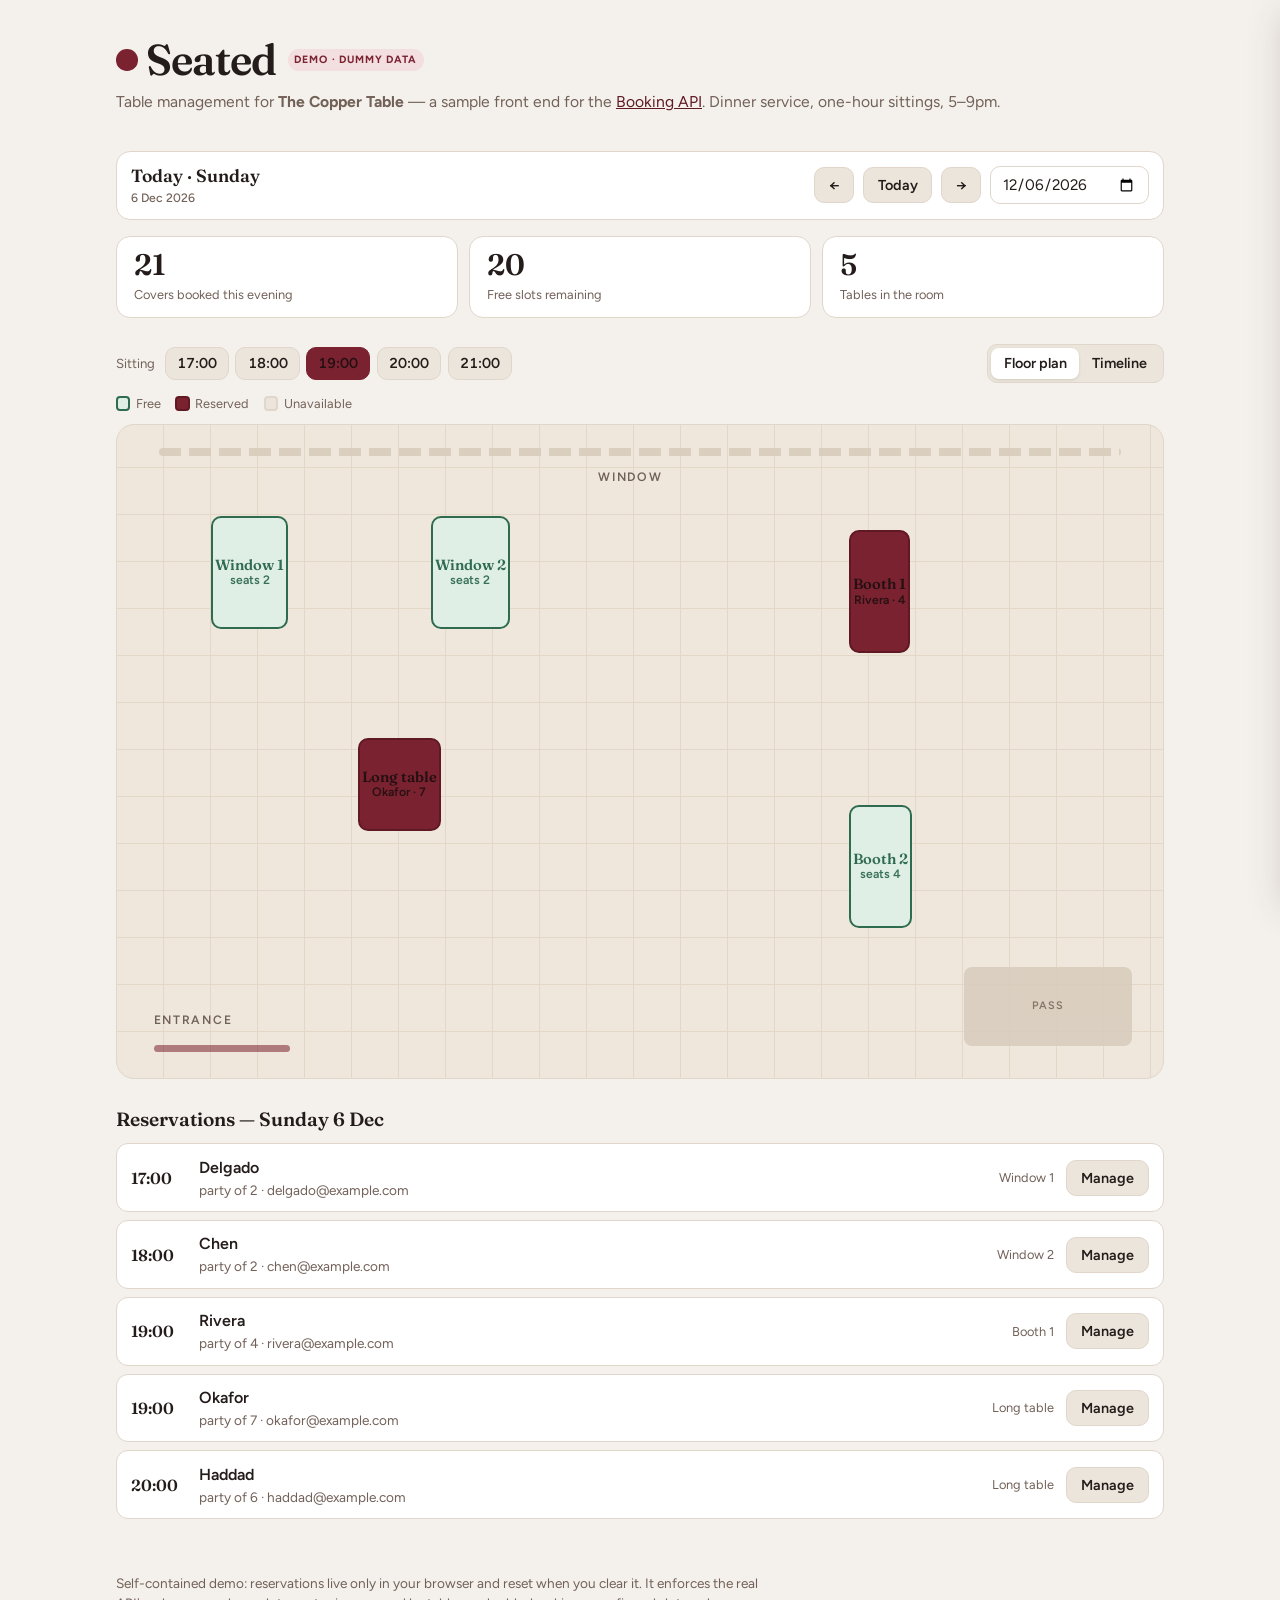
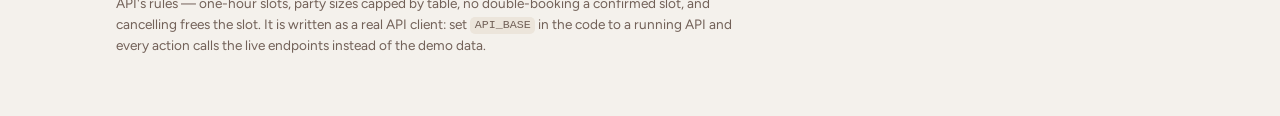
==== web/index.html @ 3f9fd707 "Add Seated front-end demo page" ====
<!doctype html>
<html lang="en">
<head>
<meta charset="utf-8">
<meta name="viewport" content="width=device-width, initial-scale=1, viewport-fit=cover">
<title>Seated — The Copper Table</title>
<link rel="stylesheet" href="https://fonts.googleapis.com/css2?family=Fraunces:opsz,wght@9..144,500;9..144,600&family=Figtree:wght@400;500;600;700&display=swap">
<style>
  /* Base reset (normally provided by the host; included here for a standalone page) */
  html, body { margin: 0; }
  img { max-width: 100%; }
  [hidden] { display: none !important; }

  /* Layout concept: a host-stand table-management screen. A date + sitting selector drives a top-down floor plan of the room; tables light up by status and open a slide-in panel to book or cancel. A timeline view gives the whole evening at a glance. */
  :root {
    --bg: #f4f1ec;
    --surface: #ffffff;
    --surface-2: #ece5db;
    --fg: #241c1a;
    --muted: #726158;
    --border: #e0d6cb;
    --accent: #7a2230;          /* wine */
    --accent-ink: #601823;
    --accent-soft: #f3dee0;
    --free: #2f6b4f;
    --free-soft: #e0efe6;
    --blocked: #b7a99d;
    --floor: #efe7db;
    --floor-line: #e3d8c8;
    --wall: #d8ccbb;
    --chair: #c9b9a6;
    --shadow: 0 10px 34px rgba(60, 30, 20, 0.14);
    --font-display: "Fraunces", Georgia, serif;
    --font-ui: "Figtree", "Segoe UI", system-ui, sans-serif;
  }
  @media (prefers-color-scheme: dark) {
    :root:not([data-theme="light"]) {
      --bg: #181311; --surface: #221b18; --surface-2: #2b221e; --fg: #f0e9e2; --muted: #b2a398;
      --border: #392d28; --accent: #d98a97; --accent-ink: #e9aab4; --accent-soft: #3d2328;
      --free: #7cc8a0; --free-soft: #16382a; --blocked: #6a5a50;
      --floor: #211a16; --floor-line: #2a211c; --wall: #3a2e27; --chair: #4a3d35;
      --shadow: 0 10px 34px rgba(0, 0, 0, 0.5); color-scheme: dark;
    }
  }
  :root[data-theme="dark"] {
    --bg: #181311; --surface: #221b18; --surface-2: #2b221e; --fg: #f0e9e2; --muted: #b2a398;
    --border: #392d28; --accent: #d98a97; --accent-ink: #e9aab4; --accent-soft: #3d2328;
    --free: #7cc8a0; --free-soft: #16382a; --blocked: #6a5a50;
    --floor: #211a16; --floor-line: #2a211c; --wall: #3a2e27; --chair: #4a3d35;
    --shadow: 0 10px 34px rgba(0, 0, 0, 0.5); color-scheme: dark;
  }

  * { box-sizing: border-box; }
  body { background: var(--bg); color: var(--fg); font-family: var(--font-ui); line-height: 1.5; }
  @media (prefers-reduced-motion: reduce) { * { transition: none !important; animation: none !important; } }

  .wrap {
    max-width: 1080px; margin: 0 auto;
    padding-left: max(16px, env(safe-area-inset-left, 0px));
    padding-right: max(16px, env(safe-area-inset-right, 0px));
    padding-block: 0;
  }

  /* ---- Header ---- */
  header.top { padding-block: clamp(1.6rem, 4vw, 2.4rem) 1rem; }
  .brand-row { display: flex; align-items: center; gap: 0.7rem; flex-wrap: wrap; }
  .wordmark {
    font-family: var(--font-display); font-weight: 600; font-size: clamp(1.9rem, 5vw, 2.7rem);
    letter-spacing: -0.02em; margin: 0; line-height: 1; display: inline-flex; align-items: center; gap: 0.5rem;
  }
  .wordmark .dot { width: 0.5em; height: 0.5em; border-radius: 50%; background: var(--accent); display: inline-block; }
  .demo-tag { font-size: 0.66rem; font-weight: 700; letter-spacing: 0.08em; text-transform: uppercase; color: var(--accent); background: var(--accent-soft); padding: 0.28em 0.65em; border-radius: 999px; }
  .subtitle { color: var(--muted); margin: 0.55rem 0 0; font-size: 0.98rem; }
  .subtitle a { color: var(--accent-ink); }

  /* ---- Date bar ---- */
  .datebar { display: flex; align-items: center; gap: 0.55rem; flex-wrap: wrap; margin-top: 1.3rem; padding: 0.7rem 0.9rem; background: var(--surface); border: 1px solid var(--border); border-radius: 14px; }
  .datebar .daylabel { font-family: var(--font-display); font-size: 1.1rem; font-weight: 600; margin-right: auto; }
  .datebar .daylabel small { display: block; font-family: var(--font-ui); font-size: 0.76rem; font-weight: 500; color: var(--muted); }
  button { font-family: var(--font-ui); font-size: 0.9rem; cursor: pointer; border: 1px solid var(--border); background: var(--surface-2); color: var(--fg); padding: 0.5rem 0.85rem; border-radius: 10px; font-weight: 600; transition: background 0.15s, border-color 0.15s, color 0.15s; }
  button:hover { border-color: var(--accent); }
  button:focus-visible { outline: 2px solid var(--accent); outline-offset: 2px; }
  .btn-primary { background: var(--accent); color: #fff; border-color: var(--accent); }
  :root[data-theme="dark"] .btn-primary, :root:not([data-theme="light"]) .btn-primary { color: #241012; }
  @media (prefers-color-scheme: dark) { :root:not([data-theme="light"]) .btn-primary { color: #241012; } }
  .btn-primary:hover { background: var(--accent-ink); }
  input[type="date"], input[type="text"], input[type="email"], input[type="number"] { font-family: var(--font-ui); font-size: 0.95rem; color: var(--fg); background: var(--surface); border: 1px solid var(--border); border-radius: 10px; padding: 0.5rem 0.7rem; width: 100%; }
  input:focus-visible { outline: 2px solid var(--accent); outline-offset: 1px; border-color: var(--accent); }
  .datebar input[type="date"] { width: auto; }

  /* ---- Tiles ---- */
  .tiles { display: grid; grid-template-columns: repeat(3, 1fr); gap: 0.7rem; margin-top: 1rem; }
  @media (max-width: 520px) { .tiles { grid-template-columns: 1fr; } }
  .tile { background: var(--surface); border: 1px solid var(--border); border-radius: 14px; padding: 0.85rem 1.05rem; }
  .tile .big { font-family: var(--font-display); font-size: 1.85rem; font-weight: 600; line-height: 1; font-variant-numeric: tabular-nums; }
  .tile .lbl { color: var(--muted); font-size: 0.8rem; margin-top: 0.3rem; }

  /* ---- Controls row: sitting selector + view toggle ---- */
  .controls { display: flex; align-items: center; justify-content: space-between; gap: 1rem; flex-wrap: wrap; margin: 1.6rem 0 0.7rem; }
  .sittings { display: flex; gap: 0.4rem; flex-wrap: wrap; align-items: center; }
  .sittings .lead { font-size: 0.82rem; color: var(--muted); margin-right: 0.2rem; }
  .slotbtn { font-variant-numeric: tabular-nums; padding: 0.42rem 0.7rem; }
  .slotbtn.active { background: var(--accent); color: #fff; border-color: var(--accent); }
  :root[data-theme="dark"] .slotbtn.active, :root:not([data-theme="light"]) .slotbtn.active { color: #241012; }
  @media (prefers-color-scheme: dark) { :root:not([data-theme="light"]) .slotbtn.active { color: #241012; } }
  .viewtoggle { display: inline-flex; background: var(--surface-2); border: 1px solid var(--border); border-radius: 10px; padding: 3px; }
  .viewtoggle button { border: none; background: transparent; padding: 0.4rem 0.8rem; border-radius: 8px; }
  .viewtoggle button.active { background: var(--surface); box-shadow: 0 1px 3px rgba(0,0,0,0.12); }

  .legend { display: flex; gap: 0.9rem; flex-wrap: wrap; font-size: 0.8rem; color: var(--muted); margin: 0 0 0.7rem; }
  .legend span { display: inline-flex; align-items: center; gap: 0.35rem; }
  .swatch { width: 0.9rem; height: 0.9rem; border-radius: 4px; border: 2px solid; display: inline-block; }
  .sw-free { background: var(--free-soft); border-color: var(--free); }
  .sw-booked { background: var(--accent); border-color: var(--accent-ink); }
  .sw-blocked { background: var(--surface-2); border-color: var(--border); }

  /* ---- Floor plan ---- */
  .room {
    position: relative; width: 100%; aspect-ratio: 16 / 10; border: 1px solid var(--border);
    border-radius: 18px; overflow: hidden;
    background:
      repeating-linear-gradient(90deg, transparent 0, transparent 46px, var(--floor-line) 46px, var(--floor-line) 47px),
      repeating-linear-gradient(0deg, transparent 0, transparent 46px, var(--floor-line) 46px, var(--floor-line) 47px),
      var(--floor);
  }
  .zone { position: absolute; font-size: clamp(0.56rem, 1.5vw, 0.76rem); letter-spacing: 0.14em; text-transform: uppercase; color: var(--muted); font-weight: 600; }
  .wall-window { position: absolute; left: 4%; right: 4%; top: 3.5%; height: 8px; border-radius: 4px;
    background: repeating-linear-gradient(90deg, var(--wall) 0, var(--wall) 22px, transparent 22px, transparent 30px); opacity: 0.9; }
  .pass { position: absolute; right: 3%; bottom: 5%; width: 16%; height: 12%; background: var(--wall); border-radius: 8px; display: flex; align-items: center; justify-content: center; font-size: clamp(0.5rem,1.3vw,0.68rem); letter-spacing: 0.1em; text-transform: uppercase; color: var(--muted); font-weight: 600; opacity: 0.85; }
  .door { position: absolute; left: 3.5%; bottom: 4%; width: 13%; height: 7px; border-radius: 4px; background: var(--accent); opacity: 0.55; }

  .table { position: absolute; display: flex; flex-direction: column; padding: 0; background: transparent; border: none; cursor: pointer; }
  .table .chairs { display: flex; justify-content: center; align-items: center; gap: 7%; height: clamp(7px, 1.7vw, 13px); flex-shrink: 0; }
  .table .chair { width: 13%; max-width: 16px; height: 100%; background: var(--chair); border-radius: 3px; }
  .table .body {
    flex: 1; min-height: 0; margin: 4% 0; border-radius: 10px; border: 2px solid var(--border);
    background: var(--surface); display: flex; flex-direction: column; align-items: center; justify-content: center;
    gap: 1px; padding: 2px; text-align: center; transition: transform 0.12s, box-shadow 0.12s;
  }
  .table .body .nm { font-family: var(--font-display); font-weight: 600; font-size: clamp(0.6rem, 1.5vw, 0.92rem); line-height: 1.05; }
  .table .body .st { font-size: clamp(0.52rem, 1.25vw, 0.76rem); line-height: 1.05; opacity: 0.95; }
  .table.free .body { border-color: var(--free); background: var(--free-soft); color: var(--free); }
  .table.free:hover .body { transform: translateY(-2px); box-shadow: var(--shadow); }
  .table.reserved .body { border-color: var(--accent-ink); background: var(--accent); color: #fff; }
  :root[data-theme="dark"] .table.reserved .body, :root:not([data-theme="light"]) .table.reserved .body { color: #241012; }
  @media (prefers-color-scheme: dark) { :root:not([data-theme="light"]) .table.reserved .body { color: #241012; } }
  .table.reserved:hover .body { transform: translateY(-2px); box-shadow: var(--shadow); }
  .table.blocked { cursor: not-allowed; }
  .table.blocked .body { border-color: var(--border); background: var(--surface-2); color: var(--blocked); }
  .room.past::after { content: "Past service \2014 view only"; position: absolute; inset: 0; display: flex; align-items: center; justify-content: center; background: rgba(120,100,90,0.14); font-weight: 600; color: var(--muted); font-size: 0.95rem; }

  /* ---- Timeline (grid) ---- */
  .grid-scroll { overflow-x: auto; border: 1px solid var(--border); border-radius: 16px; background: var(--surface); }
  table.grid { border-collapse: collapse; width: 100%; min-width: 540px; }
  table.grid th, table.grid td { padding: 0; text-align: center; border-bottom: 1px solid var(--border); border-right: 1px solid var(--border); }
  table.grid thead th { font-weight: 600; font-size: 0.85rem; color: var(--muted); padding: 0.7rem 0.4rem; background: var(--surface-2); font-variant-numeric: tabular-nums; }
  table.grid tbody th { text-align: left; padding: 0.7rem 0.9rem; background: var(--surface-2); position: sticky; left: 0; min-width: 118px; }
  table.grid tbody th .tname { font-weight: 600; font-size: 0.9rem; }
  table.grid tbody th .tcap { color: var(--muted); font-size: 0.73rem; }
  table.grid td:last-child, table.grid th:last-child { border-right: none; }
  table.grid tbody tr:last-child th, table.grid tbody tr:last-child td { border-bottom: none; }
  .cell { display: flex; flex-direction: column; align-items: center; justify-content: center; gap: 2px; width: 100%; min-height: 54px; padding: 0.4rem 0.3rem; border: none; background: transparent; font-family: var(--font-ui); transition: background 0.12s; }
  .cell.free { background: var(--free-soft); color: var(--free); cursor: pointer; font-weight: 600; }
  .cell.free:hover { background: var(--free); color: #fff; }
  :root[data-theme="dark"] .cell.free:hover, :root:not([data-theme="light"]) .cell.free:hover { color: #0c1f16; }
  @media (prefers-color-scheme: dark) { :root:not([data-theme="light"]) .cell.free:hover { color: #0c1f16; } }
  .cell.booked { background: var(--accent); color: #fff; cursor: pointer; }
  :root[data-theme="dark"] .cell.booked, :root:not([data-theme="light"]) .cell.booked { color: #241012; }
  @media (prefers-color-scheme: dark) { :root:not([data-theme="light"]) .cell.booked { color: #241012; } }
  .cell.booked .who { font-weight: 700; font-size: 0.82rem; }
  .cell.booked .party { font-size: 0.72rem; opacity: 0.9; }
  .cell.blocked { background: var(--surface-2); color: var(--blocked); cursor: not-allowed; font-size: 0.8rem; }

  /* ---- Reservations list ---- */
  .list { margin-top: 1.6rem; }
  .list h2 { font-family: var(--font-display); font-weight: 600; font-size: 1.2rem; margin: 0 0 0.6rem; }
  .booking-row { display: flex; align-items: center; gap: 0.8rem; flex-wrap: wrap; background: var(--surface); border: 1px solid var(--border); border-radius: 12px; padding: 0.7rem 0.9rem; margin-bottom: 0.5rem; }
  .booking-row .time { font-family: var(--font-display); font-weight: 600; font-variant-numeric: tabular-nums; min-width: 3.4rem; }
  .booking-row .meta { min-width: 0; flex: 1; }
  .booking-row .meta b { font-weight: 600; }
  .booking-row .meta span { color: var(--muted); font-size: 0.85rem; display: block; }
  .booking-row .tbl { font-size: 0.8rem; color: var(--muted); }
  .empty { color: var(--muted); padding: 1rem; text-align: center; background: var(--surface); border: 1px dashed var(--border); border-radius: 12px; }

  /* ---- Panel ---- */
  .scrim { position: fixed; inset: 0; background: rgba(20,10,8,0.45); opacity: 0; pointer-events: none; transition: opacity 0.2s; z-index: 40; }
  .scrim.show { opacity: 1; pointer-events: auto; }
  .panel { position: fixed; z-index: 50; background: var(--surface); box-shadow: var(--shadow); top: 0; right: 0; height: 100%; width: min(380px, 92vw); padding: 1.3rem; padding-top: calc(1.3rem + env(safe-area-inset-top, 0px)); padding-right: max(1.3rem, env(safe-area-inset-right, 0px)); transform: translateX(100%); transition: transform 0.25s ease; overflow-y: auto; }
  .panel.show { transform: translateX(0); }
  .panel h3 { font-family: var(--font-display); font-weight: 600; font-size: 1.4rem; margin: 0.2rem 0 0.1rem; }
  .panel .slotline { color: var(--muted); margin: 0 0 1.2rem; font-variant-numeric: tabular-nums; }
  .field { margin-bottom: 0.9rem; }
  .field label { display: block; font-size: 0.82rem; font-weight: 600; margin-bottom: 0.3rem; }
  .field .hint { color: var(--muted); font-weight: 400; font-size: 0.78rem; }
  .field .err { color: var(--accent-ink); font-size: 0.78rem; margin-top: 0.25rem; }
  .panel .actions { display: flex; gap: 0.6rem; margin-top: 1.2rem; }
  .panel .actions button { flex: 1; }
  .closex { position: absolute; top: calc(0.9rem + env(safe-area-inset-top, 0px)); right: 0.9rem; width: 2rem; height: 2rem; padding: 0; border-radius: 8px; font-size: 1.1rem; line-height: 1; }
  .detail-line { display: flex; justify-content: space-between; padding: 0.45rem 0; border-bottom: 1px solid var(--border); font-size: 0.92rem; }
  .detail-line span:first-child { color: var(--muted); }
  .confirmed-chip { display: inline-block; font-size: 0.72rem; font-weight: 700; letter-spacing: 0.04em; text-transform: uppercase; color: var(--free); background: var(--free-soft); padding: 0.2em 0.6em; border-radius: 999px; }
  .btn-danger { background: transparent; color: var(--accent-ink); border-color: var(--accent); }
  .btn-danger:hover { background: var(--accent-soft); }

  /* ---- Toast ---- */
  .toasts { position: fixed; left: 50%; transform: translateX(-50%); bottom: calc(1.1rem + env(safe-area-inset-bottom, 0px)); z-index: 60; display: flex; flex-direction: column; gap: 0.5rem; width: max-content; max-width: 90vw; }
  .toast { background: var(--fg); color: var(--bg); padding: 0.65rem 1rem; border-radius: 10px; font-size: 0.9rem; font-weight: 500; box-shadow: var(--shadow); opacity: 0; transform: translateY(8px); transition: opacity 0.2s, transform 0.2s; }
  .toast.show { opacity: 1; transform: translateY(0); }
  .toast.warn { background: var(--accent); color: #fff; }
  :root[data-theme="dark"] .toast.warn, :root:not([data-theme="light"]) .toast.warn { color: #241012; }
  @media (prefers-color-scheme: dark) { :root:not([data-theme="light"]) .toast.warn { color: #241012; } }

  footer.foot { padding-block: 2rem 3rem; color: var(--muted); font-size: 0.85rem; max-width: 72ch; }
  footer.foot a { color: var(--accent-ink); }
  footer.foot code { font-family: ui-monospace, Consolas, monospace; background: var(--surface-2); padding: 0.1em 0.4em; border-radius: 5px; font-size: 0.86em; }
</style>
</head>
<body>
<div class="wrap">
  <header class="top">
    <div class="brand-row">
      <h1 class="wordmark"><span class="dot"></span>Seated</h1>
      <span class="demo-tag">Demo &middot; dummy data</span>
    </div>
    <p class="subtitle">Table management for <strong>The Copper Table</strong> &mdash; a sample front end for the <a id="docsLink" href="https://taylare.github.io/booking-api/" target="_blank" rel="noopener">Booking API</a>. Dinner service, one-hour sittings, 5&ndash;9pm.</p>
  </header>

  <div class="datebar">
    <div class="daylabel"><span id="dayName">&mdash;</span><small id="dayFull">&mdash;</small></div>
    <button id="prevDay" aria-label="Previous day">&larr;</button>
    <button id="todayBtn">Today</button>
    <button id="nextDay" aria-label="Next day">&rarr;</button>
    <input type="date" id="datePick" aria-label="Pick a date">
  </div>

  <div class="tiles">
    <div class="tile"><div class="big" id="statCovers">0</div><div class="lbl">Covers booked this evening</div></div>
    <div class="tile"><div class="big" id="statFree">0</div><div class="lbl">Free slots remaining</div></div>
    <div class="tile"><div class="big" id="statTables">5</div><div class="lbl">Tables in the room</div></div>
  </div>

  <div class="controls">
    <div class="sittings" id="sittings"><span class="lead">Sitting</span></div>
    <div class="viewtoggle" role="tablist" aria-label="View">
      <button id="viewFloor" class="active" role="tab" aria-selected="true">Floor plan</button>
      <button id="viewTimeline" role="tab" aria-selected="false">Timeline</button>
    </div>
  </div>

  <div class="legend">
    <span><i class="swatch sw-free"></i> Free</span>
    <span><i class="swatch sw-booked"></i> Reserved</span>
    <span><i class="swatch sw-blocked"></i> Unavailable</span>
  </div>

  <div id="floorView">
    <div class="room" id="room">
      <div class="wall-window"></div>
      <div class="zone" style="left:46%; top:6.5%;">Window</div>
      <div class="pass">Pass</div>
      <div class="door"></div>
      <div class="zone" style="left:3.5%; bottom:7.5%;">Entrance</div>
      <!-- tables injected here -->
    </div>
  </div>

  <div id="timelineView" hidden>
    <div class="grid-scroll"><table class="grid" id="grid"><thead></thead><tbody></tbody></table></div>
  </div>

  <div class="list">
    <h2 id="listHeading">Reservations</h2>
    <div id="bookingList"></div>
  </div>

  <footer class="foot">
    <p>Self-contained demo: reservations live only in your browser and reset when you clear it. It enforces the real API's rules &mdash; one-hour slots, party sizes capped by table, no double-booking a confirmed slot, and cancelling frees the slot. It is written as a real API client: set <code>API_BASE</code> in the code to a running API and every action calls the live endpoints instead of the demo data.</p>
  </footer>
</div>

<div class="scrim" id="scrim"></div>
<aside class="panel" id="panel" aria-hidden="true" role="dialog" aria-modal="true" aria-labelledby="panelTitle">
  <button class="closex" id="closePanel" aria-label="Close">&times;</button>
  <div id="panelBody"></div>
</aside>
<div class="toasts" id="toasts" aria-live="polite"></div>

<script>
  "use strict";

  /* =======================================================================
     CONFIG. Point this at a running Booking API to go live; leave null for
     the built-in demo data so the page works anywhere with no server.
     ======================================================================= */
  const API_BASE = null;

  const TABLES = [
    { id: 1, name: "Window 1", capacity: 2 },
    { id: 2, name: "Window 2", capacity: 2 },
    { id: 3, name: "Booth 1", capacity: 4 },
    { id: 4, name: "Booth 2", capacity: 4 },
    { id: 5, name: "Long table", capacity: 8 }
  ];
  const SLOTS = ["17:00", "18:00", "19:00", "20:00", "21:00"];
  const STORAGE_KEY = "seated-bookings-v1";

  // Where each table sits in the room, as % of the floor plan (left, top, width, height).
  const LAYOUT = {
    1: { left: 9,  top: 11, w: 13, h: 23 },
    2: { left: 30, top: 11, w: 13, h: 23 },
    3: { left: 70, top: 13, w: 17, h: 25 },
    4: { left: 70, top: 55, w: 17, h: 25 },
    5: { left: 23, top: 44, w: 30, h: 22 }
  };

  /* ---- Dates (local, no time zones) ---- */
  function toISODate(d) { return d.getFullYear() + "-" + String(d.getMonth() + 1).padStart(2, "0") + "-" + String(d.getDate()).padStart(2, "0"); }
  function parseISODate(s) { const p = s.split("-").map(Number); return new Date(p[0], p[1] - 1, p[2]); }
  function todayISO() { return toISODate(new Date()); }
  function isPast(iso) { return iso < todayISO(); }

  /* =======================================================================
     DATA LAYER (demo + live client share one interface)
     ======================================================================= */
  function loadStore() {
    try { const raw = localStorage.getItem(STORAGE_KEY); if (raw) return JSON.parse(raw); } catch (e) {}
    const seed = seedBookings(); saveStore(seed); return seed;
  }
  function saveStore(list) { try { localStorage.setItem(STORAGE_KEY, JSON.stringify(list)); } catch (e) {} }
  function seedBookings() {
    const t = todayISO();
    return [
      { id: uid(), diningTableId: 1, bookingDate: t, slotTime: "17:00", partySize: 2, customerName: "Delgado", customerEmail: "delgado@example.com", status: "Confirmed" },
      { id: uid(), diningTableId: 2, bookingDate: t, slotTime: "18:00", partySize: 2, customerName: "Chen", customerEmail: "chen@example.com", status: "Confirmed" },
      { id: uid(), diningTableId: 3, bookingDate: t, slotTime: "19:00", partySize: 4, customerName: "Rivera", customerEmail: "rivera@example.com", status: "Confirmed" },
      { id: uid(), diningTableId: 5, bookingDate: t, slotTime: "19:00", partySize: 7, customerName: "Okafor", customerEmail: "okafor@example.com", status: "Confirmed" },
      { id: uid(), diningTableId: 5, bookingDate: t, slotTime: "20:00", partySize: 6, customerName: "Haddad", customerEmail: "haddad@example.com", status: "Confirmed" }
    ];
  }
  function uid() { try { if (crypto && crypto.randomUUID) return crypto.randomUUID(); } catch (e) {} return "id-" + Math.random().toString(36).slice(2) + Date.now().toString(36); }

  let STORE = loadStore();
  function ApiError(status, message) { this.status = status; this.message = message; }

  const demoApi = {
    async getTables() { return TABLES.slice(); },
    async listBookings(dateISO) { return STORE.filter(b => b.bookingDate === dateISO).sort((a, b) => a.slotTime.localeCompare(b.slotTime)); },
    async getAvailability(tableId, dateISO) {
      const taken = STORE.filter(b => b.diningTableId === tableId && b.bookingDate === dateISO && b.status === "Confirmed").map(b => b.slotTime);
      return SLOTS.filter(s => taken.indexOf(s) === -1);
    },
    async createBooking(req) {
      const table = TABLES.find(t => t.id === req.diningTableId);
      if (!table) throw new ApiError(400, "That table does not exist.");
      if (isPast(req.bookingDate)) throw new ApiError(400, "You cannot book a date in the past.");
      if (SLOTS.indexOf(req.slotTime) === -1) throw new ApiError(400, "Pick a valid one-hour slot.");
      if (req.partySize < 1 || req.partySize > table.capacity) throw new ApiError(400, "Party of " + req.partySize + " is too large for " + table.name + " (seats " + table.capacity + ").");
      if (!req.customerName || req.customerName.trim().length === 0) throw new ApiError(400, "A guest name is required.");
      if (!/^[^@\s]+@[^@\s]+\.[^@\s]+$/.test(req.customerEmail || "")) throw new ApiError(400, "Enter a valid email address.");
      if (STORE.some(b => b.diningTableId === req.diningTableId && b.bookingDate === req.bookingDate && b.slotTime === req.slotTime && b.status === "Confirmed")) throw new ApiError(409, "That slot was just taken.");
      const booking = Object.assign({ id: uid(), status: "Confirmed" }, req, { customerName: req.customerName.trim() });
      STORE.push(booking); saveStore(STORE); return booking;
    },
    async cancelBooking(id) { const b = STORE.find(x => x.id === id); if (b && b.status !== "Cancelled") { b.status = "Cancelled"; saveStore(STORE); } return true; }
  };

  const liveApi = {
    async getTables() { return (await fetch(API_BASE + "/api/v1/tables")).json(); },
    async listBookings(dateISO) {
      const data = await (await fetch(API_BASE + "/api/v1/bookings?date=" + dateISO + "&pageSize=100")).json();
      return (data.items || []).map(b => Object.assign({}, b, { slotTime: String(b.slotTime).slice(0, 5) }));
    },
    async getAvailability(tableId, dateISO) {
      const data = await (await fetch(API_BASE + "/api/v1/tables/" + tableId + "/availability?date=" + dateISO)).json();
      return (data.availableSlots || []).map(s => String(s).slice(0, 5));
    },
    async createBooking(req) {
      const r = await fetch(API_BASE + "/api/v1/bookings", { method: "POST", headers: { "Content-Type": "application/json" }, body: JSON.stringify(Object.assign({}, req, { slotTime: req.slotTime + ":00" })) });
      if (r.status === 201) return r.json();
      throw new ApiError(r.status, r.status === 409 ? "That slot was just taken." : "The booking was rejected.");
    },
    async cancelBooking(id) { await fetch(API_BASE + "/api/v1/bookings/" + id, { method: "DELETE" }); return true; }
  };

  const api = API_BASE ? liveApi : demoApi;

  /* =======================================================================
     UI
     ======================================================================= */
  let currentDate = todayISO();
  let currentSlot = "19:00";       // the sitting shown on the floor plan
  let currentView = "floor";
  const $ = sel => document.querySelector(sel);
  const dayNames = ["Sunday", "Monday", "Tuesday", "Wednesday", "Thursday", "Friday", "Saturday"];
  const monthNames = ["Jan", "Feb", "Mar", "Apr", "May", "Jun", "Jul", "Aug", "Sep", "Oct", "Nov", "Dec"];
  function prettyDate(iso) { const d = parseISODate(iso); return { name: dayNames[d.getDay()], full: d.getDate() + " " + monthNames[d.getMonth()] + " " + d.getFullYear() }; }
  function tableName(id) { const t = TABLES.find(x => x.id === id); return t ? t.name : "Table " + id; }
  function escapeHtml(s) { return String(s).replace(/[&<>"']/g, c => ({ "&": "&amp;", "<": "&lt;", ">": "&gt;", '"': "&quot;", "'": "&#39;" }[c])); }

  // Build the sitting selector once.
  (function buildSittings() {
    const host = $("#sittings");
    SLOTS.forEach(s => {
      const b = document.createElement("button");
      b.className = "slotbtn" + (s === currentSlot ? " active" : "");
      b.textContent = s; b.dataset.slot = s;
      b.addEventListener("click", () => { currentSlot = s; render(); });
      host.appendChild(b);
    });
  })();

  async function render() {
    const p = prettyDate(currentDate);
    const past = isPast(currentDate);
    $("#dayName").textContent = (currentDate === todayISO() ? "Today · " : "") + p.name;
    $("#dayFull").textContent = p.full;
    $("#datePick").value = currentDate;
    $("#listHeading").textContent = "Reservations — " + p.name + " " + p.full.replace(/ \d{4}$/, "");

    document.querySelectorAll(".slotbtn").forEach(b => b.classList.toggle("active", b.dataset.slot === currentSlot));

    // One fetch for the evening; derive both views from it.
    const bookings = await api.listBookings(currentDate);
    const confirmed = bookings.filter(b => b.status === "Confirmed");
    const byCell = {};
    confirmed.forEach(b => { byCell[b.diningTableId + "@" + b.slotTime] = b; });

    // Stats
    let covers = 0; confirmed.forEach(b => { covers += b.partySize; });
    $("#statCovers").textContent = covers;
    $("#statFree").textContent = past ? 0 : (TABLES.length * SLOTS.length - confirmed.length);
    $("#statTables").textContent = TABLES.length;

    renderFloor(byCell, past);
    renderTimeline(byCell, past);
    renderList(confirmed);
  }

  function renderFloor(byCell, past) {
    const room = $("#room");
    room.classList.toggle("past", past);
    // Remove old tables, keep the fixed scenery elements.
    room.querySelectorAll(".table").forEach(el => el.remove());
    TABLES.forEach(t => {
      const pos = LAYOUT[t.id];
      const booking = byCell[t.id + "@" + currentSlot];
      const el = document.createElement("button");
      el.className = "table " + (past ? "blocked" : booking ? "reserved" : "free");
      el.style.left = pos.left + "%"; el.style.top = pos.top + "%";
      el.style.width = pos.w + "%"; el.style.height = pos.h + "%";
      const topChairs = Math.ceil(t.capacity / 2), botChairs = Math.floor(t.capacity / 2);
      const chairRow = n => "<div class='chairs'>" + Array.from({ length: n }).map(() => "<div class='chair'></div>").join("") + "</div>";
      let status;
      if (past) status = "closed";
      else if (booking) status = escapeHtml(booking.customerName) + " · " + booking.partySize;
      else status = "seats " + t.capacity;
      el.innerHTML = chairRow(topChairs) +
        "<div class='body'><span class='nm'>" + escapeHtml(t.name) + "</span><span class='st'>" + status + "</span></div>" +
        chairRow(botChairs);
      if (!past) {
        el.addEventListener("click", () => booking ? openDetail(booking.id) : openBookingForm(t.id, currentSlot));
      }
      room.appendChild(el);
    });
  }

  function renderTimeline(byCell, past) {
    let thead = "<tr><th>Table</th>"; SLOTS.forEach(s => { thead += "<th>" + s + "</th>"; }); thead += "</tr>";
    $("#grid thead").innerHTML = thead;
    let body = "";
    TABLES.forEach(t => {
      body += "<tr><th><div class='tname'>" + escapeHtml(t.name) + "</div><div class='tcap'>seats " + t.capacity + "</div></th>";
      SLOTS.forEach(s => {
        const booking = byCell[t.id + "@" + s];
        if (booking) body += "<td><button class='cell booked' data-book='" + booking.id + "'><span class='who'>" + escapeHtml(booking.customerName) + "</span><span class='party'>party of " + booking.partySize + "</span></button></td>";
        else if (past) body += "<td><div class='cell blocked'>—</div></td>";
        else body += "<td><button class='cell free' data-table='" + t.id + "' data-slot='" + s + "'>+ book</button></td>";
      });
      body += "</tr>";
    });
    $("#grid tbody").innerHTML = body;
    $("#grid").querySelectorAll(".cell.free").forEach(c => c.addEventListener("click", () => openBookingForm(Number(c.dataset.table), c.dataset.slot)));
    $("#grid").querySelectorAll(".cell.booked").forEach(c => c.addEventListener("click", () => openDetail(c.dataset.book)));
  }

  function renderList(confirmed) {
    const host = $("#bookingList");
    if (!confirmed.length) { host.innerHTML = "<div class='empty'>No reservations for this evening yet.</div>"; return; }
    host.innerHTML = confirmed.slice().sort((a, b) => a.slotTime.localeCompare(b.slotTime)).map(b =>
      "<div class='booking-row'><div class='time'>" + b.slotTime + "</div>" +
      "<div class='meta'><b>" + escapeHtml(b.customerName) + "</b><span>party of " + b.partySize + " · " + escapeHtml(b.customerEmail) + "</span></div>" +
      "<div class='tbl'>" + escapeHtml(tableName(b.diningTableId)) + "</div>" +
      "<button data-book='" + b.id + "'>Manage</button></div>"
    ).join("");
    host.querySelectorAll("[data-book]").forEach(btn => btn.addEventListener("click", () => openDetail(btn.getAttribute("data-book"))));
  }

  /* ---- Panel ---- */
  function showPanel() { $("#panel").classList.add("show"); $("#panel").setAttribute("aria-hidden", "false"); $("#scrim").classList.add("show"); }
  function hidePanel() { $("#panel").classList.remove("show"); $("#panel").setAttribute("aria-hidden", "true"); $("#scrim").classList.remove("show"); }

  function openBookingForm(tableId, slot) {
    const table = TABLES.find(t => t.id === tableId);
    $("#panelBody").innerHTML =
      "<h3>New reservation</h3>" +
      "<p class='slotline'>" + escapeHtml(table.name) + " · " + slot + " · " + prettyDate(currentDate).full + "</p>" +
      "<div class='field'><label for='fName'>Guest name</label><input type='text' id='fName' maxlength='100' autocomplete='off'><div class='err' id='eName'></div></div>" +
      "<div class='field'><label for='fEmail'>Email</label><input type='email' id='fEmail' autocomplete='off'><div class='err' id='eEmail'></div></div>" +
      "<div class='field'><label for='fParty'>Party size <span class='hint'>(1–" + table.capacity + ")</span></label><input type='number' id='fParty' min='1' max='" + table.capacity + "' value='2'><div class='err' id='eParty'></div></div>" +
      "<div class='actions'><button class='btn-primary' id='doBook'>Confirm reservation</button></div>";
    showPanel();
    setTimeout(() => { const n = $("#fName"); if (n) n.focus(); }, 60);
    $("#doBook").addEventListener("click", async () => {
      const req = { diningTableId: tableId, bookingDate: currentDate, slotTime: slot, partySize: Number($("#fParty").value), customerName: $("#fName").value, customerEmail: $("#fEmail").value };
      $("#eName").textContent = ""; $("#eEmail").textContent = ""; $("#eParty").textContent = "";
      try {
        await api.createBooking(req);
        hidePanel(); await render();
        toast(req.customerName.trim() + " booked for " + slot + ".");
      } catch (err) {
        if (err.status === 409) { hidePanel(); await render(); toast(err.message, true); return; }
        const m = err.message || "Could not book.";
        if (m.toLowerCase().indexOf("party") >= 0) $("#eParty").textContent = m;
        else if (m.toLowerCase().indexOf("email") >= 0) $("#eEmail").textContent = m;
        else if (m.toLowerCase().indexOf("name") >= 0) $("#eName").textContent = m;
        else toast(m, true);
      }
    });
  }

  async function openDetail(bookingId) {
    const b = STORE.find(x => x.id === bookingId) || (await api.listBookings(currentDate)).find(x => x.id === bookingId);
    if (!b) { toast("That reservation is no longer here.", true); await render(); return; }
    const table = TABLES.find(t => t.id === b.diningTableId) || { name: tableName(b.diningTableId) };
    $("#panelBody").innerHTML =
      "<h3>" + escapeHtml(b.customerName) + "</h3>" +
      "<p class='slotline'><span class='confirmed-chip'>Confirmed</span></p>" +
      "<div class='detail-line'><span>Table</span><span>" + escapeHtml(table.name) + "</span></div>" +
      "<div class='detail-line'><span>Date</span><span>" + prettyDate(b.bookingDate).full + "</span></div>" +
      "<div class='detail-line'><span>Time</span><span>" + b.slotTime + "</span></div>" +
      "<div class='detail-line'><span>Party</span><span>" + b.partySize + " guests</span></div>" +
      "<div class='detail-line'><span>Email</span><span>" + escapeHtml(b.customerEmail) + "</span></div>" +
      "<div class='actions'><button class='btn-danger' id='doCancel'>Cancel reservation</button></div>";
    showPanel();
    $("#doCancel").addEventListener("click", async () => { await api.cancelBooking(b.id); hidePanel(); await render(); toast("Reservation cancelled — the slot is free again."); });
  }

  /* ---- Toasts ---- */
  function toast(msg, warn) {
    const el = document.createElement("div");
    el.className = "toast" + (warn ? " warn" : "");
    el.textContent = msg;
    $("#toasts").appendChild(el);
    requestAnimationFrame(() => el.classList.add("show"));
    setTimeout(() => { el.classList.remove("show"); setTimeout(() => el.remove(), 250); }, 2800);
  }

  /* ---- View toggle + date nav ---- */
  function setView(v) {
    currentView = v;
    $("#floorView").hidden = v !== "floor";
    $("#timelineView").hidden = v !== "timeline";
    $("#viewFloor").classList.toggle("active", v === "floor");
    $("#viewTimeline").classList.toggle("active", v === "timeline");
    $("#viewFloor").setAttribute("aria-selected", v === "floor");
    $("#viewTimeline").setAttribute("aria-selected", v === "timeline");
  }
  $("#viewFloor").addEventListener("click", () => setView("floor"));
  $("#viewTimeline").addEventListener("click", () => setView("timeline"));

  function shiftDay(delta) { const d = parseISODate(currentDate); d.setDate(d.getDate() + delta); currentDate = toISODate(d); render(); }
  $("#prevDay").addEventListener("click", () => shiftDay(-1));
  $("#nextDay").addEventListener("click", () => shiftDay(1));
  $("#todayBtn").addEventListener("click", () => { currentDate = todayISO(); render(); });
  $("#datePick").addEventListener("change", e => { if (e.target.value) { currentDate = e.target.value; render(); } });
  $("#closePanel").addEventListener("click", hidePanel);
  $("#scrim").addEventListener("click", hidePanel);
  document.addEventListener("keydown", e => { if (e.key === "Escape") hidePanel(); });

  render();
</script>
</body>
</html>
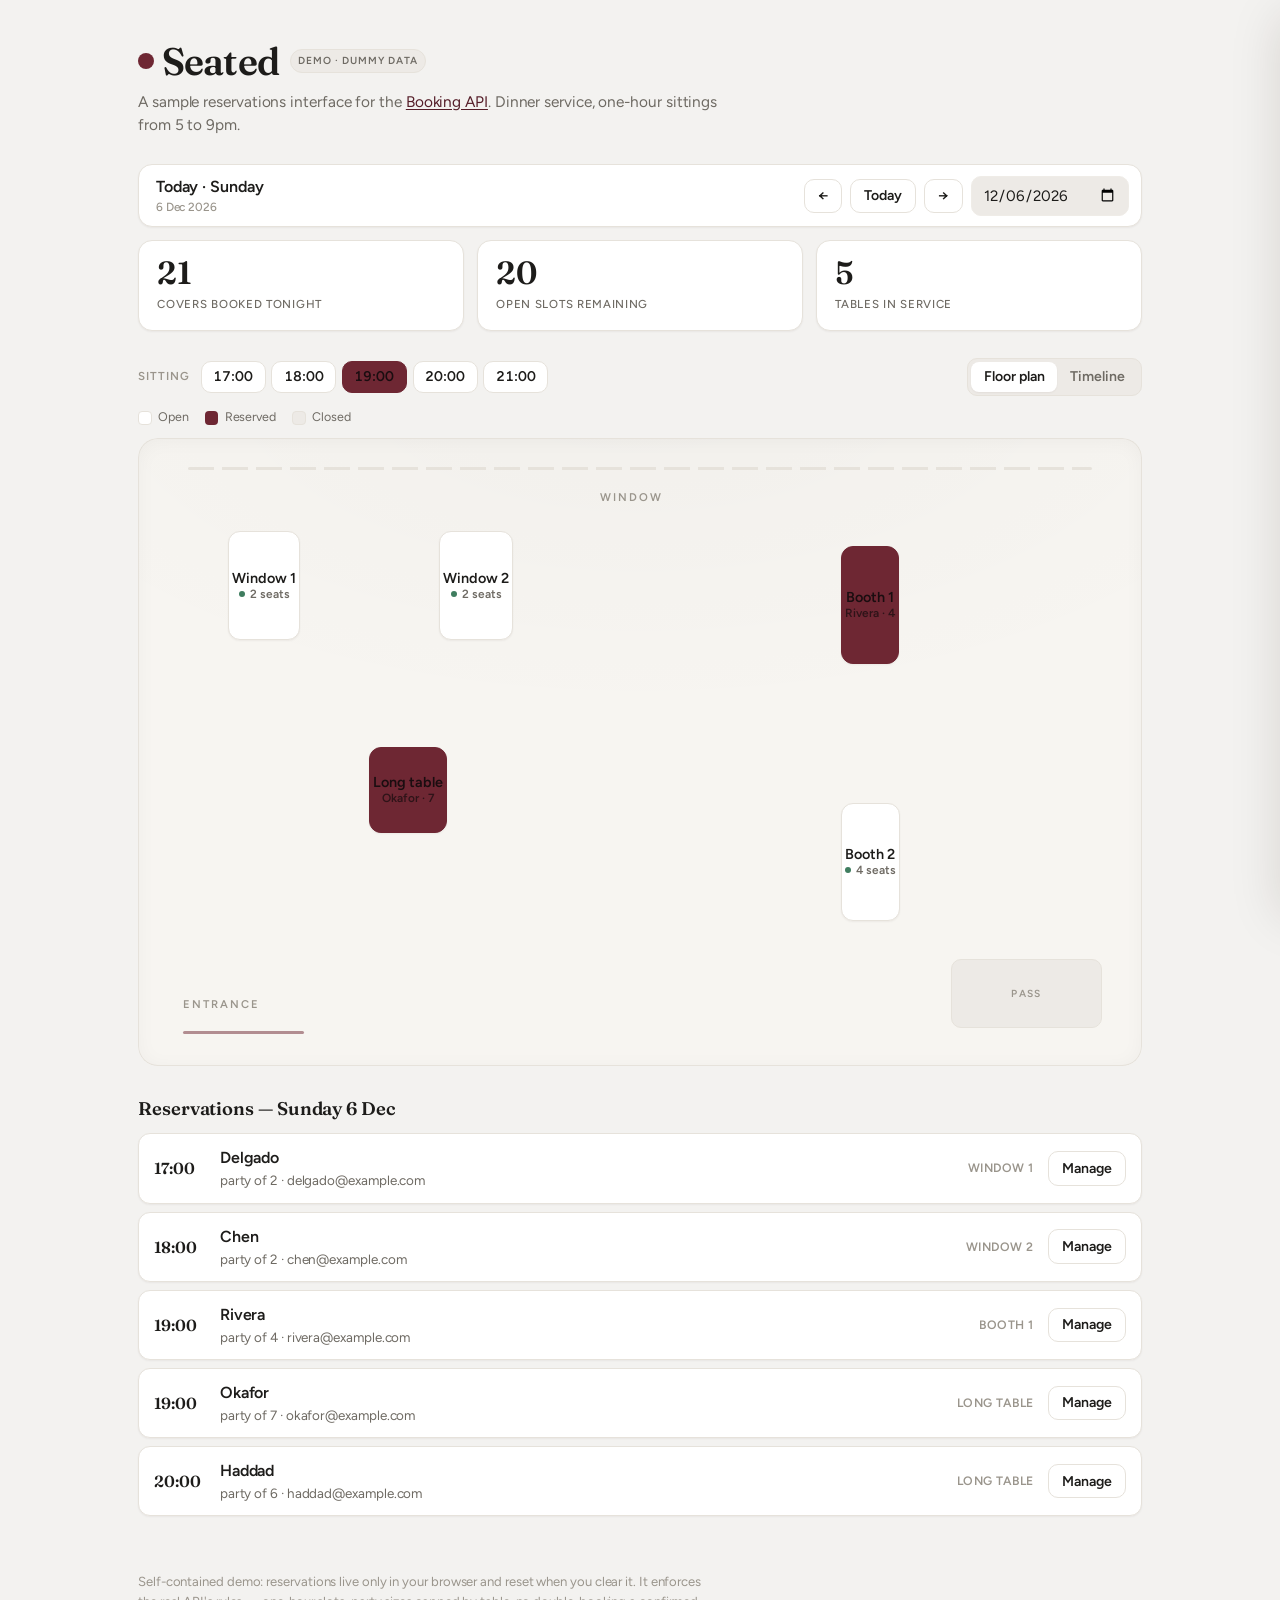
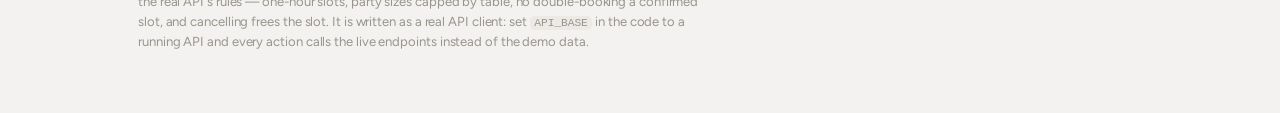
==== commit b2064507: "Refine Seated UI and add as standalone page" ====
--- a/web/index.html
+++ b/web/index.html
@@ -3,214 +3,188 @@
 <head>
 <meta charset="utf-8">
 <meta name="viewport" content="width=device-width, initial-scale=1, viewport-fit=cover">
-<title>Seated — The Copper Table</title>
+<title>Seated</title>
 <link rel="stylesheet" href="https://fonts.googleapis.com/css2?family=Fraunces:opsz,wght@9..144,500;9..144,600&family=Figtree:wght@400;500;600;700&display=swap">
 <style>
-  /* Base reset (normally provided by the host; included here for a standalone page) */
   html, body { margin: 0; }
   img { max-width: 100%; }
   [hidden] { display: none !important; }
 
-  /* Layout concept: a host-stand table-management screen. A date + sitting selector drives a top-down floor plan of the room; tables light up by status and open a slide-in panel to book or cancel. A timeline view gives the whole evening at a glance. */
   :root {
-    --bg: #f4f1ec;
+    --bg: #f3f2f0;
     --surface: #ffffff;
-    --surface-2: #ece5db;
-    --fg: #241c1a;
-    --muted: #726158;
-    --border: #e0d6cb;
-    --accent: #7a2230;          /* wine */
-    --accent-ink: #601823;
-    --accent-soft: #f3dee0;
-    --free: #2f6b4f;
-    --free-soft: #e0efe6;
-    --blocked: #b7a99d;
-    --floor: #efe7db;
-    --floor-line: #e3d8c8;
-    --wall: #d8ccbb;
-    --chair: #c9b9a6;
-    --shadow: 0 10px 34px rgba(60, 30, 20, 0.14);
+    --surface-2: #edeae6;
+    --fg: #1d1c1a;
+    --muted: #6e6a63;
+    --faint: #9a958c;
+    --border: #e6e2db;
+    --hair: #efece7;
+    --accent: #6e2733;
+    --accent-ink: #551d28;
+    --accent-soft: #f1e2e4;
+    --ok: #3f7d5f;
+    --floor: #f7f5f1;
+    --chair: #ded7cc;
+    --shadow-sm: 0 1px 2px rgba(30, 20, 15, 0.05);
+    --shadow: 0 16px 48px rgba(40, 25, 18, 0.13);
+    --radius: 14px;
     --font-display: "Fraunces", Georgia, serif;
     --font-ui: "Figtree", "Segoe UI", system-ui, sans-serif;
   }
   @media (prefers-color-scheme: dark) {
     :root:not([data-theme="light"]) {
-      --bg: #181311; --surface: #221b18; --surface-2: #2b221e; --fg: #f0e9e2; --muted: #b2a398;
-      --border: #392d28; --accent: #d98a97; --accent-ink: #e9aab4; --accent-soft: #3d2328;
-      --free: #7cc8a0; --free-soft: #16382a; --blocked: #6a5a50;
-      --floor: #211a16; --floor-line: #2a211c; --wall: #3a2e27; --chair: #4a3d35;
-      --shadow: 0 10px 34px rgba(0, 0, 0, 0.5); color-scheme: dark;
+      --bg: #141210; --surface: #1d1a17; --surface-2: #252118; --fg: #efeae3; --muted: #a8a197; --faint: #7c766c;
+      --border: #332e27; --hair: #2a2620; --accent: #cf7382; --accent-ink: #e3a1ac; --accent-soft: #38242a;
+      --ok: #74c398; --floor: #1a1713; --chair: #463d33;
+      --shadow-sm: 0 1px 2px rgba(0,0,0,0.3); --shadow: 0 16px 48px rgba(0, 0, 0, 0.5); color-scheme: dark;
     }
   }
   :root[data-theme="dark"] {
-    --bg: #181311; --surface: #221b18; --surface-2: #2b221e; --fg: #f0e9e2; --muted: #b2a398;
-    --border: #392d28; --accent: #d98a97; --accent-ink: #e9aab4; --accent-soft: #3d2328;
-    --free: #7cc8a0; --free-soft: #16382a; --blocked: #6a5a50;
-    --floor: #211a16; --floor-line: #2a211c; --wall: #3a2e27; --chair: #4a3d35;
-    --shadow: 0 10px 34px rgba(0, 0, 0, 0.5); color-scheme: dark;
+    --bg: #141210; --surface: #1d1a17; --surface-2: #252118; --fg: #efeae3; --muted: #a8a197; --faint: #7c766c;
+    --border: #332e27; --hair: #2a2620; --accent: #cf7382; --accent-ink: #e3a1ac; --accent-soft: #38242a;
+    --ok: #74c398; --floor: #1a1713; --chair: #463d33;
+    --shadow-sm: 0 1px 2px rgba(0,0,0,0.3); --shadow: 0 16px 48px rgba(0, 0, 0, 0.5); color-scheme: dark;
   }
 
   * { box-sizing: border-box; }
-  body { background: var(--bg); color: var(--fg); font-family: var(--font-ui); line-height: 1.5; }
+  body { background: var(--bg); color: var(--fg); font-family: var(--font-ui); line-height: 1.5; letter-spacing: -0.005em; }
   @media (prefers-reduced-motion: reduce) { * { transition: none !important; animation: none !important; } }
 
-  .wrap {
-    max-width: 1080px; margin: 0 auto;
-    padding-left: max(16px, env(safe-area-inset-left, 0px));
-    padding-right: max(16px, env(safe-area-inset-right, 0px));
-    padding-block: 0;
-  }
-
-  /* ---- Header ---- */
-  header.top { padding-block: clamp(1.6rem, 4vw, 2.4rem) 1rem; }
+  .wrap { max-width: 1040px; margin: 0 auto; padding-left: max(18px, env(safe-area-inset-left, 0px)); padding-right: max(18px, env(safe-area-inset-right, 0px)); padding-block: 0; }
+
+  header.top { padding-block: clamp(1.8rem, 4vw, 2.6rem) 0.4rem; }
   .brand-row { display: flex; align-items: center; gap: 0.7rem; flex-wrap: wrap; }
-  .wordmark {
-    font-family: var(--font-display); font-weight: 600; font-size: clamp(1.9rem, 5vw, 2.7rem);
-    letter-spacing: -0.02em; margin: 0; line-height: 1; display: inline-flex; align-items: center; gap: 0.5rem;
-  }
-  .wordmark .dot { width: 0.5em; height: 0.5em; border-radius: 50%; background: var(--accent); display: inline-block; }
-  .demo-tag { font-size: 0.66rem; font-weight: 700; letter-spacing: 0.08em; text-transform: uppercase; color: var(--accent); background: var(--accent-soft); padding: 0.28em 0.65em; border-radius: 999px; }
-  .subtitle { color: var(--muted); margin: 0.55rem 0 0; font-size: 0.98rem; }
-  .subtitle a { color: var(--accent-ink); }
-
-  /* ---- Date bar ---- */
-  .datebar { display: flex; align-items: center; gap: 0.55rem; flex-wrap: wrap; margin-top: 1.3rem; padding: 0.7rem 0.9rem; background: var(--surface); border: 1px solid var(--border); border-radius: 14px; }
-  .datebar .daylabel { font-family: var(--font-display); font-size: 1.1rem; font-weight: 600; margin-right: auto; }
-  .datebar .daylabel small { display: block; font-family: var(--font-ui); font-size: 0.76rem; font-weight: 500; color: var(--muted); }
-  button { font-family: var(--font-ui); font-size: 0.9rem; cursor: pointer; border: 1px solid var(--border); background: var(--surface-2); color: var(--fg); padding: 0.5rem 0.85rem; border-radius: 10px; font-weight: 600; transition: background 0.15s, border-color 0.15s, color 0.15s; }
-  button:hover { border-color: var(--accent); }
+  .wordmark { font-family: var(--font-display); font-weight: 600; font-size: clamp(1.75rem, 4.5vw, 2.4rem); letter-spacing: -0.02em; margin: 0; line-height: 1; display: inline-flex; align-items: center; gap: 0.48rem; }
+  .wordmark .dot { width: 0.42em; height: 0.42em; border-radius: 50%; background: var(--accent); display: inline-block; }
+  .demo-tag { font-size: 0.64rem; font-weight: 600; letter-spacing: 0.1em; text-transform: uppercase; color: var(--muted); background: var(--surface-2); border: 1px solid var(--border); padding: 0.3em 0.65em; border-radius: 999px; }
+  .subtitle { color: var(--muted); margin: 0.6rem 0 0; font-size: 0.96rem; max-width: 60ch; }
+  .subtitle a { color: var(--accent-ink); text-underline-offset: 2px; }
+
+  .datebar { display: flex; align-items: center; gap: 0.5rem; flex-wrap: wrap; margin-top: 1.4rem; padding: 0.6rem 0.75rem; background: var(--surface); border: 1px solid var(--border); border-radius: var(--radius); box-shadow: var(--shadow-sm); }
+  .datebar .daylabel { font-weight: 600; font-size: 1rem; margin-right: auto; padding-left: 0.3rem; }
+  .datebar .daylabel small { display: block; font-size: 0.74rem; font-weight: 500; color: var(--faint); }
+  button { font-family: var(--font-ui); font-size: 0.88rem; cursor: pointer; border: 1px solid var(--border); background: var(--surface); color: var(--fg); padding: 0.48rem 0.8rem; border-radius: 10px; font-weight: 600; transition: background 0.15s, border-color 0.15s, color 0.15s; }
+  button:hover { border-color: var(--faint); background: var(--surface-2); }
   button:focus-visible { outline: 2px solid var(--accent); outline-offset: 2px; }
   .btn-primary { background: var(--accent); color: #fff; border-color: var(--accent); }
-  :root[data-theme="dark"] .btn-primary, :root:not([data-theme="light"]) .btn-primary { color: #241012; }
-  @media (prefers-color-scheme: dark) { :root:not([data-theme="light"]) .btn-primary { color: #241012; } }
-  .btn-primary:hover { background: var(--accent-ink); }
-  input[type="date"], input[type="text"], input[type="email"], input[type="number"] { font-family: var(--font-ui); font-size: 0.95rem; color: var(--fg); background: var(--surface); border: 1px solid var(--border); border-radius: 10px; padding: 0.5rem 0.7rem; width: 100%; }
+  :root[data-theme="dark"] .btn-primary, :root:not([data-theme="light"]) .btn-primary { color: #1a0d10; }
+  @media (prefers-color-scheme: dark) { :root:not([data-theme="light"]) .btn-primary { color: #1a0d10; } }
+  .btn-primary:hover { background: var(--accent-ink); border-color: var(--accent-ink); color: #fff; }
+  :root[data-theme="dark"] .btn-primary:hover, :root:not([data-theme="light"]) .btn-primary:hover { color: #1a0d10; }
+  @media (prefers-color-scheme: dark) { :root:not([data-theme="light"]) .btn-primary:hover { color: #1a0d10; } }
+  input[type="date"], input[type="text"], input[type="email"], input[type="number"] { font-family: var(--font-ui); font-size: 0.94rem; color: var(--fg); background: var(--surface); border: 1px solid var(--border); border-radius: 10px; padding: 0.55rem 0.7rem; width: 100%; }
   input:focus-visible { outline: 2px solid var(--accent); outline-offset: 1px; border-color: var(--accent); }
-  .datebar input[type="date"] { width: auto; }
-
-  /* ---- Tiles ---- */
-  .tiles { display: grid; grid-template-columns: repeat(3, 1fr); gap: 0.7rem; margin-top: 1rem; }
+  .datebar input[type="date"] { width: auto; border-color: var(--hair); background: var(--surface-2); }
+
+  .tiles { display: grid; grid-template-columns: repeat(3, 1fr); gap: 0.8rem; margin-top: 0.8rem; }
   @media (max-width: 520px) { .tiles { grid-template-columns: 1fr; } }
-  .tile { background: var(--surface); border: 1px solid var(--border); border-radius: 14px; padding: 0.85rem 1.05rem; }
-  .tile .big { font-family: var(--font-display); font-size: 1.85rem; font-weight: 600; line-height: 1; font-variant-numeric: tabular-nums; }
-  .tile .lbl { color: var(--muted); font-size: 0.8rem; margin-top: 0.3rem; }
-
-  /* ---- Controls row: sitting selector + view toggle ---- */
-  .controls { display: flex; align-items: center; justify-content: space-between; gap: 1rem; flex-wrap: wrap; margin: 1.6rem 0 0.7rem; }
-  .sittings { display: flex; gap: 0.4rem; flex-wrap: wrap; align-items: center; }
-  .sittings .lead { font-size: 0.82rem; color: var(--muted); margin-right: 0.2rem; }
-  .slotbtn { font-variant-numeric: tabular-nums; padding: 0.42rem 0.7rem; }
+  .tile { background: var(--surface); border: 1px solid var(--border); border-radius: var(--radius); padding: 1rem 1.15rem; box-shadow: var(--shadow-sm); }
+  .tile .big { font-family: var(--font-display); font-size: 2rem; font-weight: 600; line-height: 1; font-variant-numeric: tabular-nums; }
+  .tile .lbl { color: var(--muted); font-size: 0.72rem; margin-top: 0.45rem; letter-spacing: 0.06em; text-transform: uppercase; font-weight: 500; }
+
+  .controls { display: flex; align-items: center; justify-content: space-between; gap: 1rem; flex-wrap: wrap; margin: 1.7rem 0 0.8rem; }
+  .sittings { display: flex; gap: 0.35rem; flex-wrap: wrap; align-items: center; }
+  .sittings .lead { font-size: 0.72rem; color: var(--faint); margin-right: 0.35rem; letter-spacing: 0.08em; text-transform: uppercase; font-weight: 600; }
+  .slotbtn { font-variant-numeric: tabular-nums; padding: 0.4rem 0.72rem; background: var(--surface); }
   .slotbtn.active { background: var(--accent); color: #fff; border-color: var(--accent); }
-  :root[data-theme="dark"] .slotbtn.active, :root:not([data-theme="light"]) .slotbtn.active { color: #241012; }
-  @media (prefers-color-scheme: dark) { :root:not([data-theme="light"]) .slotbtn.active { color: #241012; } }
+  :root[data-theme="dark"] .slotbtn.active, :root:not([data-theme="light"]) .slotbtn.active { color: #1a0d10; }
+  @media (prefers-color-scheme: dark) { :root:not([data-theme="light"]) .slotbtn.active { color: #1a0d10; } }
   .viewtoggle { display: inline-flex; background: var(--surface-2); border: 1px solid var(--border); border-radius: 10px; padding: 3px; }
-  .viewtoggle button { border: none; background: transparent; padding: 0.4rem 0.8rem; border-radius: 8px; }
-  .viewtoggle button.active { background: var(--surface); box-shadow: 0 1px 3px rgba(0,0,0,0.12); }
-
-  .legend { display: flex; gap: 0.9rem; flex-wrap: wrap; font-size: 0.8rem; color: var(--muted); margin: 0 0 0.7rem; }
-  .legend span { display: inline-flex; align-items: center; gap: 0.35rem; }
-  .swatch { width: 0.9rem; height: 0.9rem; border-radius: 4px; border: 2px solid; display: inline-block; }
-  .sw-free { background: var(--free-soft); border-color: var(--free); }
-  .sw-booked { background: var(--accent); border-color: var(--accent-ink); }
-  .sw-blocked { background: var(--surface-2); border-color: var(--border); }
-
-  /* ---- Floor plan ---- */
-  .room {
-    position: relative; width: 100%; aspect-ratio: 16 / 10; border: 1px solid var(--border);
-    border-radius: 18px; overflow: hidden;
-    background:
-      repeating-linear-gradient(90deg, transparent 0, transparent 46px, var(--floor-line) 46px, var(--floor-line) 47px),
-      repeating-linear-gradient(0deg, transparent 0, transparent 46px, var(--floor-line) 46px, var(--floor-line) 47px),
-      var(--floor);
-  }
-  .zone { position: absolute; font-size: clamp(0.56rem, 1.5vw, 0.76rem); letter-spacing: 0.14em; text-transform: uppercase; color: var(--muted); font-weight: 600; }
-  .wall-window { position: absolute; left: 4%; right: 4%; top: 3.5%; height: 8px; border-radius: 4px;
-    background: repeating-linear-gradient(90deg, var(--wall) 0, var(--wall) 22px, transparent 22px, transparent 30px); opacity: 0.9; }
-  .pass { position: absolute; right: 3%; bottom: 5%; width: 16%; height: 12%; background: var(--wall); border-radius: 8px; display: flex; align-items: center; justify-content: center; font-size: clamp(0.5rem,1.3vw,0.68rem); letter-spacing: 0.1em; text-transform: uppercase; color: var(--muted); font-weight: 600; opacity: 0.85; }
-  .door { position: absolute; left: 3.5%; bottom: 4%; width: 13%; height: 7px; border-radius: 4px; background: var(--accent); opacity: 0.55; }
+  .viewtoggle button { border: none; background: transparent; padding: 0.4rem 0.8rem; border-radius: 8px; color: var(--muted); }
+  .viewtoggle button:hover { background: transparent; color: var(--fg); }
+  .viewtoggle button.active { background: var(--surface); color: var(--fg); box-shadow: var(--shadow-sm); }
+
+  .legend { display: flex; gap: 1rem; flex-wrap: wrap; font-size: 0.78rem; color: var(--muted); margin: 0 0 0.7rem; align-items: center; }
+  .legend span { display: inline-flex; align-items: center; gap: 0.4rem; }
+  .swatch { width: 0.85rem; height: 0.85rem; border-radius: 4px; display: inline-block; }
+  .sw-free { background: var(--surface); border: 1.5px solid var(--border); }
+  .sw-booked { background: var(--accent); }
+  .sw-blocked { background: var(--surface-2); border: 1px solid var(--border); }
+
+  .room { position: relative; width: 100%; aspect-ratio: 16 / 10; border-radius: 20px; overflow: hidden; background: radial-gradient(130% 100% at 50% -10%, rgba(0,0,0,0.025), transparent 55%), var(--floor); box-shadow: inset 0 0 0 1px var(--border), inset 0 2px 20px rgba(30,20,15,0.04); }
+  .zone { position: absolute; font-size: clamp(0.52rem, 1.4vw, 0.7rem); letter-spacing: 0.18em; text-transform: uppercase; color: var(--faint); font-weight: 600; }
+  .wall-window { position: absolute; left: 5%; right: 5%; top: 4.5%; height: 3px; border-radius: 3px; background: repeating-linear-gradient(90deg, var(--border) 0, var(--border) 26px, transparent 26px, transparent 34px); }
+  .pass { position: absolute; right: 4%; bottom: 6%; width: 15%; height: 11%; background: var(--surface-2); border: 1px solid var(--border); border-radius: 10px; display: flex; align-items: center; justify-content: center; font-size: clamp(0.46rem,1.2vw,0.64rem); letter-spacing: 0.14em; text-transform: uppercase; color: var(--faint); font-weight: 600; }
+  .door { position: absolute; left: 4.5%; bottom: 5%; width: 12%; height: 3px; border-radius: 3px; background: var(--accent); opacity: 0.5; }
 
   .table { position: absolute; display: flex; flex-direction: column; padding: 0; background: transparent; border: none; cursor: pointer; }
-  .table .chairs { display: flex; justify-content: center; align-items: center; gap: 7%; height: clamp(7px, 1.7vw, 13px); flex-shrink: 0; }
-  .table .chair { width: 13%; max-width: 16px; height: 100%; background: var(--chair); border-radius: 3px; }
-  .table .body {
-    flex: 1; min-height: 0; margin: 4% 0; border-radius: 10px; border: 2px solid var(--border);
-    background: var(--surface); display: flex; flex-direction: column; align-items: center; justify-content: center;
-    gap: 1px; padding: 2px; text-align: center; transition: transform 0.12s, box-shadow 0.12s;
-  }
-  .table .body .nm { font-family: var(--font-display); font-weight: 600; font-size: clamp(0.6rem, 1.5vw, 0.92rem); line-height: 1.05; }
-  .table .body .st { font-size: clamp(0.52rem, 1.25vw, 0.76rem); line-height: 1.05; opacity: 0.95; }
-  .table.free .body { border-color: var(--free); background: var(--free-soft); color: var(--free); }
-  .table.free:hover .body { transform: translateY(-2px); box-shadow: var(--shadow); }
-  .table.reserved .body { border-color: var(--accent-ink); background: var(--accent); color: #fff; }
-  :root[data-theme="dark"] .table.reserved .body, :root:not([data-theme="light"]) .table.reserved .body { color: #241012; }
-  @media (prefers-color-scheme: dark) { :root:not([data-theme="light"]) .table.reserved .body { color: #241012; } }
+  .table .chairs { display: flex; justify-content: center; align-items: center; gap: 8%; height: clamp(6px, 1.5vw, 11px); flex-shrink: 0; }
+  .table .chair { width: 12%; max-width: 14px; height: 100%; background: var(--chair); border-radius: 3px; }
+  .table .body { flex: 1; min-height: 0; margin: 5% 0; border-radius: 12px; border: 1.5px solid var(--border); background: var(--surface); box-shadow: var(--shadow-sm); display: flex; flex-direction: column; align-items: center; justify-content: center; gap: 2px; padding: 3px; text-align: center; transition: transform 0.14s, box-shadow 0.14s, border-color 0.14s; }
+  .table .body .nm { font-weight: 600; font-size: clamp(0.6rem, 1.45vw, 0.9rem); line-height: 1.05; }
+  .table .body .st { font-size: clamp(0.5rem, 1.2vw, 0.74rem); line-height: 1.05; color: var(--muted); display: inline-flex; align-items: center; }
+  .st-dot { width: 6px; height: 6px; border-radius: 50%; background: var(--ok); margin-right: 5px; flex-shrink: 0; }
+  .table.free:hover .body { transform: translateY(-2px); border-color: var(--faint); box-shadow: var(--shadow); }
+  .table.reserved .body { border-color: var(--accent); background: var(--accent); color: #fff; }
+  .table.reserved .body .st { color: rgba(255,255,255,0.88); }
+  :root[data-theme="dark"] .table.reserved .body, :root:not([data-theme="light"]) .table.reserved .body { color: #1a0d10; }
+  :root[data-theme="dark"] .table.reserved .body .st, :root:not([data-theme="light"]) .table.reserved .body .st { color: rgba(26,13,16,0.75); }
+  @media (prefers-color-scheme: dark) { :root:not([data-theme="light"]) .table.reserved .body { color: #1a0d10; } :root:not([data-theme="light"]) .table.reserved .body .st { color: rgba(26,13,16,0.75); } }
   .table.reserved:hover .body { transform: translateY(-2px); box-shadow: var(--shadow); }
   .table.blocked { cursor: not-allowed; }
-  .table.blocked .body { border-color: var(--border); background: var(--surface-2); color: var(--blocked); }
-  .room.past::after { content: "Past service \2014 view only"; position: absolute; inset: 0; display: flex; align-items: center; justify-content: center; background: rgba(120,100,90,0.14); font-weight: 600; color: var(--muted); font-size: 0.95rem; }
-
-  /* ---- Timeline (grid) ---- */
-  .grid-scroll { overflow-x: auto; border: 1px solid var(--border); border-radius: 16px; background: var(--surface); }
+  .table.blocked .body { border-color: var(--border); background: var(--surface-2); color: var(--faint); box-shadow: none; }
+  .table.blocked .body .st { color: var(--faint); }
+  .room.past::after { content: "Past service \2014 view only"; position: absolute; inset: 0; display: flex; align-items: center; justify-content: center; background: rgba(120,110,100,0.12); font-weight: 600; color: var(--muted); font-size: 0.92rem; }
+
+  .grid-scroll { overflow-x: auto; border: 1px solid var(--border); border-radius: var(--radius); background: var(--surface); box-shadow: var(--shadow-sm); }
   table.grid { border-collapse: collapse; width: 100%; min-width: 540px; }
-  table.grid th, table.grid td { padding: 0; text-align: center; border-bottom: 1px solid var(--border); border-right: 1px solid var(--border); }
-  table.grid thead th { font-weight: 600; font-size: 0.85rem; color: var(--muted); padding: 0.7rem 0.4rem; background: var(--surface-2); font-variant-numeric: tabular-nums; }
-  table.grid tbody th { text-align: left; padding: 0.7rem 0.9rem; background: var(--surface-2); position: sticky; left: 0; min-width: 118px; }
-  table.grid tbody th .tname { font-weight: 600; font-size: 0.9rem; }
-  table.grid tbody th .tcap { color: var(--muted); font-size: 0.73rem; }
+  table.grid th, table.grid td { padding: 0; text-align: center; border-bottom: 1px solid var(--hair); border-right: 1px solid var(--hair); }
+  table.grid thead th { font-weight: 600; font-size: 0.8rem; color: var(--muted); padding: 0.7rem 0.4rem; background: var(--surface-2); font-variant-numeric: tabular-nums; }
+  table.grid tbody th { text-align: left; padding: 0.7rem 0.9rem; background: var(--surface-2); position: sticky; left: 0; min-width: 116px; }
+  table.grid tbody th .tname { font-weight: 600; font-size: 0.88rem; }
+  table.grid tbody th .tcap { color: var(--faint); font-size: 0.72rem; }
   table.grid td:last-child, table.grid th:last-child { border-right: none; }
   table.grid tbody tr:last-child th, table.grid tbody tr:last-child td { border-bottom: none; }
-  .cell { display: flex; flex-direction: column; align-items: center; justify-content: center; gap: 2px; width: 100%; min-height: 54px; padding: 0.4rem 0.3rem; border: none; background: transparent; font-family: var(--font-ui); transition: background 0.12s; }
-  .cell.free { background: var(--free-soft); color: var(--free); cursor: pointer; font-weight: 600; }
-  .cell.free:hover { background: var(--free); color: #fff; }
-  :root[data-theme="dark"] .cell.free:hover, :root:not([data-theme="light"]) .cell.free:hover { color: #0c1f16; }
-  @media (prefers-color-scheme: dark) { :root:not([data-theme="light"]) .cell.free:hover { color: #0c1f16; } }
+  .cell { display: flex; flex-direction: column; align-items: center; justify-content: center; gap: 2px; width: 100%; min-height: 54px; padding: 0.4rem 0.3rem; border: none; background: transparent; color: var(--faint); font-family: var(--font-ui); font-size: 0.78rem; font-weight: 500; transition: background 0.12s, color 0.12s; }
+  .cell.free { cursor: pointer; }
+  .cell.free:hover { background: var(--surface-2); color: var(--accent-ink); }
   .cell.booked { background: var(--accent); color: #fff; cursor: pointer; }
-  :root[data-theme="dark"] .cell.booked, :root:not([data-theme="light"]) .cell.booked { color: #241012; }
-  @media (prefers-color-scheme: dark) { :root:not([data-theme="light"]) .cell.booked { color: #241012; } }
+  :root[data-theme="dark"] .cell.booked, :root:not([data-theme="light"]) .cell.booked { color: #1a0d10; }
+  @media (prefers-color-scheme: dark) { :root:not([data-theme="light"]) .cell.booked { color: #1a0d10; } }
   .cell.booked .who { font-weight: 700; font-size: 0.82rem; }
   .cell.booked .party { font-size: 0.72rem; opacity: 0.9; }
-  .cell.blocked { background: var(--surface-2); color: var(--blocked); cursor: not-allowed; font-size: 0.8rem; }
-
-  /* ---- Reservations list ---- */
-  .list { margin-top: 1.6rem; }
-  .list h2 { font-family: var(--font-display); font-weight: 600; font-size: 1.2rem; margin: 0 0 0.6rem; }
-  .booking-row { display: flex; align-items: center; gap: 0.8rem; flex-wrap: wrap; background: var(--surface); border: 1px solid var(--border); border-radius: 12px; padding: 0.7rem 0.9rem; margin-bottom: 0.5rem; }
-  .booking-row .time { font-family: var(--font-display); font-weight: 600; font-variant-numeric: tabular-nums; min-width: 3.4rem; }
+  .cell.blocked { color: var(--faint); cursor: not-allowed; }
+
+  .list { margin-top: 1.8rem; }
+  .list h2 { font-family: var(--font-display); font-weight: 600; font-size: 1.15rem; margin: 0 0 0.7rem; }
+  .booking-row { display: flex; align-items: center; gap: 0.9rem; flex-wrap: wrap; background: var(--surface); border: 1px solid var(--border); border-radius: 12px; padding: 0.75rem 0.95rem; margin-bottom: 0.5rem; box-shadow: var(--shadow-sm); }
+  .booking-row .time { font-family: var(--font-display); font-weight: 600; font-variant-numeric: tabular-nums; min-width: 3.2rem; }
   .booking-row .meta { min-width: 0; flex: 1; }
   .booking-row .meta b { font-weight: 600; }
-  .booking-row .meta span { color: var(--muted); font-size: 0.85rem; display: block; }
-  .booking-row .tbl { font-size: 0.8rem; color: var(--muted); }
-  .empty { color: var(--muted); padding: 1rem; text-align: center; background: var(--surface); border: 1px dashed var(--border); border-radius: 12px; }
-
-  /* ---- Panel ---- */
-  .scrim { position: fixed; inset: 0; background: rgba(20,10,8,0.45); opacity: 0; pointer-events: none; transition: opacity 0.2s; z-index: 40; }
+  .booking-row .meta span { color: var(--muted); font-size: 0.84rem; display: block; }
+  .booking-row .tbl { font-size: 0.76rem; color: var(--faint); letter-spacing: 0.04em; text-transform: uppercase; font-weight: 600; }
+  .empty { color: var(--muted); padding: 1.3rem; text-align: center; background: var(--surface); border: 1px dashed var(--border); border-radius: 12px; }
+
+  .scrim { position: fixed; inset: 0; background: rgba(20,12,8,0.42); opacity: 0; pointer-events: none; transition: opacity 0.2s; z-index: 40; }
   .scrim.show { opacity: 1; pointer-events: auto; }
-  .panel { position: fixed; z-index: 50; background: var(--surface); box-shadow: var(--shadow); top: 0; right: 0; height: 100%; width: min(380px, 92vw); padding: 1.3rem; padding-top: calc(1.3rem + env(safe-area-inset-top, 0px)); padding-right: max(1.3rem, env(safe-area-inset-right, 0px)); transform: translateX(100%); transition: transform 0.25s ease; overflow-y: auto; }
+  .panel { position: fixed; z-index: 50; background: var(--surface); box-shadow: var(--shadow); top: 0; right: 0; height: 100%; width: min(392px, 93vw); padding: 1.4rem; padding-top: calc(1.4rem + env(safe-area-inset-top, 0px)); padding-right: max(1.4rem, env(safe-area-inset-right, 0px)); transform: translateX(100%); transition: transform 0.25s ease; overflow-y: auto; border-left: 1px solid var(--border); }
   .panel.show { transform: translateX(0); }
-  .panel h3 { font-family: var(--font-display); font-weight: 600; font-size: 1.4rem; margin: 0.2rem 0 0.1rem; }
-  .panel .slotline { color: var(--muted); margin: 0 0 1.2rem; font-variant-numeric: tabular-nums; }
-  .field { margin-bottom: 0.9rem; }
-  .field label { display: block; font-size: 0.82rem; font-weight: 600; margin-bottom: 0.3rem; }
-  .field .hint { color: var(--muted); font-weight: 400; font-size: 0.78rem; }
-  .field .err { color: var(--accent-ink); font-size: 0.78rem; margin-top: 0.25rem; }
-  .panel .actions { display: flex; gap: 0.6rem; margin-top: 1.2rem; }
-  .panel .actions button { flex: 1; }
-  .closex { position: absolute; top: calc(0.9rem + env(safe-area-inset-top, 0px)); right: 0.9rem; width: 2rem; height: 2rem; padding: 0; border-radius: 8px; font-size: 1.1rem; line-height: 1; }
-  .detail-line { display: flex; justify-content: space-between; padding: 0.45rem 0; border-bottom: 1px solid var(--border); font-size: 0.92rem; }
-  .detail-line span:first-child { color: var(--muted); }
-  .confirmed-chip { display: inline-block; font-size: 0.72rem; font-weight: 700; letter-spacing: 0.04em; text-transform: uppercase; color: var(--free); background: var(--free-soft); padding: 0.2em 0.6em; border-radius: 999px; }
-  .btn-danger { background: transparent; color: var(--accent-ink); border-color: var(--accent); }
-  .btn-danger:hover { background: var(--accent-soft); }
-
-  /* ---- Toast ---- */
-  .toasts { position: fixed; left: 50%; transform: translateX(-50%); bottom: calc(1.1rem + env(safe-area-inset-bottom, 0px)); z-index: 60; display: flex; flex-direction: column; gap: 0.5rem; width: max-content; max-width: 90vw; }
-  .toast { background: var(--fg); color: var(--bg); padding: 0.65rem 1rem; border-radius: 10px; font-size: 0.9rem; font-weight: 500; box-shadow: var(--shadow); opacity: 0; transform: translateY(8px); transition: opacity 0.2s, transform 0.2s; }
+  .panel .eyebrow { font-size: 0.68rem; letter-spacing: 0.12em; text-transform: uppercase; color: var(--faint); font-weight: 600; }
+  .panel h3 { font-family: var(--font-display); font-weight: 600; font-size: 1.45rem; margin: 0.25rem 0 0.1rem; }
+  .panel .slotline { color: var(--muted); margin: 0 0 1.3rem; font-size: 0.9rem; font-variant-numeric: tabular-nums; }
+  .field { margin-bottom: 0.95rem; }
+  .field label { display: block; font-size: 0.78rem; font-weight: 600; margin-bottom: 0.35rem; letter-spacing: 0.01em; }
+  .field .hint { color: var(--faint); font-weight: 400; }
+  .field .err { color: var(--accent-ink); font-size: 0.78rem; margin-top: 0.3rem; }
+  .panel .actions { display: flex; gap: 0.6rem; margin-top: 1.3rem; }
+  .panel .actions button { flex: 1; padding: 0.6rem; }
+  .closex { position: absolute; top: calc(1rem + env(safe-area-inset-top, 0px)); right: 1rem; width: 2rem; height: 2rem; padding: 0; border-radius: 8px; font-size: 1.1rem; line-height: 1; color: var(--muted); }
+  .detail-line { display: flex; justify-content: space-between; gap: 1rem; padding: 0.5rem 0; border-bottom: 1px solid var(--hair); font-size: 0.9rem; }
+  .detail-line span:first-child { color: var(--faint); }
+  .detail-line span:last-child { font-weight: 500; text-align: right; }
+  .confirmed-chip { display: inline-flex; align-items: center; gap: 0.4rem; font-size: 0.7rem; font-weight: 600; letter-spacing: 0.06em; text-transform: uppercase; color: var(--ok); }
+  .confirmed-chip::before { content: ""; width: 7px; height: 7px; border-radius: 50%; background: var(--ok); }
+  .btn-danger { background: transparent; color: var(--accent-ink); border-color: var(--border); }
+  .btn-danger:hover { background: var(--accent-soft); border-color: var(--accent); color: var(--accent-ink); }
+
+  .toasts { position: fixed; left: 50%; transform: translateX(-50%); bottom: calc(1.2rem + env(safe-area-inset-bottom, 0px)); z-index: 60; display: flex; flex-direction: column; gap: 0.5rem; width: max-content; max-width: 90vw; }
+  .toast { background: var(--fg); color: var(--bg); padding: 0.68rem 1.05rem; border-radius: 10px; font-size: 0.88rem; font-weight: 500; box-shadow: var(--shadow); opacity: 0; transform: translateY(8px); transition: opacity 0.2s, transform 0.2s; }
   .toast.show { opacity: 1; transform: translateY(0); }
   .toast.warn { background: var(--accent); color: #fff; }
-  :root[data-theme="dark"] .toast.warn, :root:not([data-theme="light"]) .toast.warn { color: #241012; }
-  @media (prefers-color-scheme: dark) { :root:not([data-theme="light"]) .toast.warn { color: #241012; } }
-
-  footer.foot { padding-block: 2rem 3rem; color: var(--muted); font-size: 0.85rem; max-width: 72ch; }
+  :root[data-theme="dark"] .toast.warn, :root:not([data-theme="light"]) .toast.warn { color: #1a0d10; }
+  @media (prefers-color-scheme: dark) { :root:not([data-theme="light"]) .toast.warn { color: #1a0d10; } }
+
+  footer.foot { padding-block: 2.2rem 3rem; color: var(--faint); font-size: 0.82rem; max-width: 72ch; }
   footer.foot a { color: var(--accent-ink); }
   footer.foot code { font-family: ui-monospace, Consolas, monospace; background: var(--surface-2); padding: 0.1em 0.4em; border-radius: 5px; font-size: 0.86em; }
 </style>
@@ -222,7 +196,7 @@
       <h1 class="wordmark"><span class="dot"></span>Seated</h1>
       <span class="demo-tag">Demo &middot; dummy data</span>
     </div>
-    <p class="subtitle">Table management for <strong>The Copper Table</strong> &mdash; a sample front end for the <a id="docsLink" href="https://taylare.github.io/booking-api/" target="_blank" rel="noopener">Booking API</a>. Dinner service, one-hour sittings, 5&ndash;9pm.</p>
+    <p class="subtitle">A sample reservations interface for the <a href="https://taylare.github.io/booking-api/" target="_blank" rel="noopener">Booking API</a>. Dinner service, one-hour sittings from 5 to 9pm.</p>
   </header>
 
   <div class="datebar">
@@ -234,9 +208,9 @@
   </div>
 
   <div class="tiles">
-    <div class="tile"><div class="big" id="statCovers">0</div><div class="lbl">Covers booked this evening</div></div>
-    <div class="tile"><div class="big" id="statFree">0</div><div class="lbl">Free slots remaining</div></div>
-    <div class="tile"><div class="big" id="statTables">5</div><div class="lbl">Tables in the room</div></div>
+    <div class="tile"><div class="big" id="statCovers">0</div><div class="lbl">Covers booked tonight</div></div>
+    <div class="tile"><div class="big" id="statFree">0</div><div class="lbl">Open slots remaining</div></div>
+    <div class="tile"><div class="big" id="statTables">5</div><div class="lbl">Tables in service</div></div>
   </div>
 
   <div class="controls">
@@ -248,19 +222,18 @@
   </div>
 
   <div class="legend">
-    <span><i class="swatch sw-free"></i> Free</span>
+    <span><i class="swatch sw-free"></i> Open</span>
     <span><i class="swatch sw-booked"></i> Reserved</span>
-    <span><i class="swatch sw-blocked"></i> Unavailable</span>
+    <span><i class="swatch sw-blocked"></i> Closed</span>
   </div>
 
   <div id="floorView">
     <div class="room" id="room">
       <div class="wall-window"></div>
-      <div class="zone" style="left:46%; top:6.5%;">Window</div>
+      <div class="zone" style="left:46%; top:8%;">Window</div>
       <div class="pass">Pass</div>
       <div class="door"></div>
-      <div class="zone" style="left:3.5%; bottom:7.5%;">Entrance</div>
-      <!-- tables injected here -->
+      <div class="zone" style="left:4.5%; bottom:8.5%;">Entrance</div>
     </div>
   </div>
 
@@ -288,10 +261,6 @@
 <script>
   "use strict";
 
-  /* =======================================================================
-     CONFIG. Point this at a running Booking API to go live; leave null for
-     the built-in demo data so the page works anywhere with no server.
-     ======================================================================= */
   const API_BASE = null;
 
   const TABLES = [
@@ -304,24 +273,19 @@
   const SLOTS = ["17:00", "18:00", "19:00", "20:00", "21:00"];
   const STORAGE_KEY = "seated-bookings-v1";
 
-  // Where each table sits in the room, as % of the floor plan (left, top, width, height).
   const LAYOUT = {
-    1: { left: 9,  top: 11, w: 13, h: 23 },
-    2: { left: 30, top: 11, w: 13, h: 23 },
-    3: { left: 70, top: 13, w: 17, h: 25 },
+    1: { left: 9,  top: 12, w: 13, h: 23 },
+    2: { left: 30, top: 12, w: 13, h: 23 },
+    3: { left: 70, top: 14, w: 17, h: 25 },
     4: { left: 70, top: 55, w: 17, h: 25 },
-    5: { left: 23, top: 44, w: 30, h: 22 }
+    5: { left: 23, top: 45, w: 30, h: 22 }
   };
 
-  /* ---- Dates (local, no time zones) ---- */
   function toISODate(d) { return d.getFullYear() + "-" + String(d.getMonth() + 1).padStart(2, "0") + "-" + String(d.getDate()).padStart(2, "0"); }
   function parseISODate(s) { const p = s.split("-").map(Number); return new Date(p[0], p[1] - 1, p[2]); }
   function todayISO() { return toISODate(new Date()); }
   function isPast(iso) { return iso < todayISO(); }
 
-  /* =======================================================================
-     DATA LAYER (demo + live client share one interface)
-     ======================================================================= */
   function loadStore() {
     try { const raw = localStorage.getItem(STORAGE_KEY); if (raw) return JSON.parse(raw); } catch (e) {}
     const seed = seedBookings(); saveStore(seed); return seed;
@@ -384,11 +348,8 @@
 
   const api = API_BASE ? liveApi : demoApi;
 
-  /* =======================================================================
-     UI
-     ======================================================================= */
   let currentDate = todayISO();
-  let currentSlot = "19:00";       // the sitting shown on the floor plan
+  let currentSlot = "19:00";
   let currentView = "floor";
   const $ = sel => document.querySelector(sel);
   const dayNames = ["Sunday", "Monday", "Tuesday", "Wednesday", "Thursday", "Friday", "Saturday"];
@@ -397,7 +358,6 @@
   function tableName(id) { const t = TABLES.find(x => x.id === id); return t ? t.name : "Table " + id; }
   function escapeHtml(s) { return String(s).replace(/[&<>"']/g, c => ({ "&": "&amp;", "<": "&lt;", ">": "&gt;", '"': "&quot;", "'": "&#39;" }[c])); }
 
-  // Build the sitting selector once.
   (function buildSittings() {
     const host = $("#sittings");
     SLOTS.forEach(s => {
@@ -416,16 +376,13 @@
     $("#dayFull").textContent = p.full;
     $("#datePick").value = currentDate;
     $("#listHeading").textContent = "Reservations — " + p.name + " " + p.full.replace(/ \d{4}$/, "");
-
     document.querySelectorAll(".slotbtn").forEach(b => b.classList.toggle("active", b.dataset.slot === currentSlot));
 
-    // One fetch for the evening; derive both views from it.
     const bookings = await api.listBookings(currentDate);
     const confirmed = bookings.filter(b => b.status === "Confirmed");
     const byCell = {};
     confirmed.forEach(b => { byCell[b.diningTableId + "@" + b.slotTime] = b; });
 
-    // Stats
     let covers = 0; confirmed.forEach(b => { covers += b.partySize; });
     $("#statCovers").textContent = covers;
     $("#statFree").textContent = past ? 0 : (TABLES.length * SLOTS.length - confirmed.length);
@@ -439,7 +396,6 @@
   function renderFloor(byCell, past) {
     const room = $("#room");
     room.classList.toggle("past", past);
-    // Remove old tables, keep the fixed scenery elements.
     room.querySelectorAll(".table").forEach(el => el.remove());
     TABLES.forEach(t => {
       const pos = LAYOUT[t.id];
@@ -451,15 +407,13 @@
       const topChairs = Math.ceil(t.capacity / 2), botChairs = Math.floor(t.capacity / 2);
       const chairRow = n => "<div class='chairs'>" + Array.from({ length: n }).map(() => "<div class='chair'></div>").join("") + "</div>";
       let status;
-      if (past) status = "closed";
+      if (past) status = "Closed";
       else if (booking) status = escapeHtml(booking.customerName) + " · " + booking.partySize;
-      else status = "seats " + t.capacity;
+      else status = "<span class='st-dot'></span>" + t.capacity + " seats";
       el.innerHTML = chairRow(topChairs) +
         "<div class='body'><span class='nm'>" + escapeHtml(t.name) + "</span><span class='st'>" + status + "</span></div>" +
         chairRow(botChairs);
-      if (!past) {
-        el.addEventListener("click", () => booking ? openDetail(booking.id) : openBookingForm(t.id, currentSlot));
-      }
+      if (!past) el.addEventListener("click", () => booking ? openDetail(booking.id) : openBookingForm(t.id, currentSlot));
       room.appendChild(el);
     });
   }
@@ -495,15 +449,15 @@
     host.querySelectorAll("[data-book]").forEach(btn => btn.addEventListener("click", () => openDetail(btn.getAttribute("data-book"))));
   }
 
-  /* ---- Panel ---- */
   function showPanel() { $("#panel").classList.add("show"); $("#panel").setAttribute("aria-hidden", "false"); $("#scrim").classList.add("show"); }
   function hidePanel() { $("#panel").classList.remove("show"); $("#panel").setAttribute("aria-hidden", "true"); $("#scrim").classList.remove("show"); }
 
   function openBookingForm(tableId, slot) {
     const table = TABLES.find(t => t.id === tableId);
     $("#panelBody").innerHTML =
-      "<h3>New reservation</h3>" +
-      "<p class='slotline'>" + escapeHtml(table.name) + " · " + slot + " · " + prettyDate(currentDate).full + "</p>" +
+      "<div class='eyebrow'>New reservation</div>" +
+      "<h3>" + escapeHtml(table.name) + "</h3>" +
+      "<p class='slotline'>" + slot + " · " + prettyDate(currentDate).full + " · seats " + table.capacity + "</p>" +
       "<div class='field'><label for='fName'>Guest name</label><input type='text' id='fName' maxlength='100' autocomplete='off'><div class='err' id='eName'></div></div>" +
       "<div class='field'><label for='fEmail'>Email</label><input type='email' id='fEmail' autocomplete='off'><div class='err' id='eEmail'></div></div>" +
       "<div class='field'><label for='fParty'>Party size <span class='hint'>(1–" + table.capacity + ")</span></label><input type='number' id='fParty' min='1' max='" + table.capacity + "' value='2'><div class='err' id='eParty'></div></div>" +
@@ -533,6 +487,7 @@
     if (!b) { toast("That reservation is no longer here.", true); await render(); return; }
     const table = TABLES.find(t => t.id === b.diningTableId) || { name: tableName(b.diningTableId) };
     $("#panelBody").innerHTML =
+      "<div class='eyebrow'>Reservation</div>" +
       "<h3>" + escapeHtml(b.customerName) + "</h3>" +
       "<p class='slotline'><span class='confirmed-chip'>Confirmed</span></p>" +
       "<div class='detail-line'><span>Table</span><span>" + escapeHtml(table.name) + "</span></div>" +
@@ -545,7 +500,6 @@
     $("#doCancel").addEventListener("click", async () => { await api.cancelBooking(b.id); hidePanel(); await render(); toast("Reservation cancelled — the slot is free again."); });
   }
 
-  /* ---- Toasts ---- */
   function toast(msg, warn) {
     const el = document.createElement("div");
     el.className = "toast" + (warn ? " warn" : "");
@@ -555,7 +509,6 @@
     setTimeout(() => { el.classList.remove("show"); setTimeout(() => el.remove(), 250); }, 2800);
   }
 
-  /* ---- View toggle + date nav ---- */
   function setView(v) {
     currentView = v;
     $("#floorView").hidden = v !== "floor";
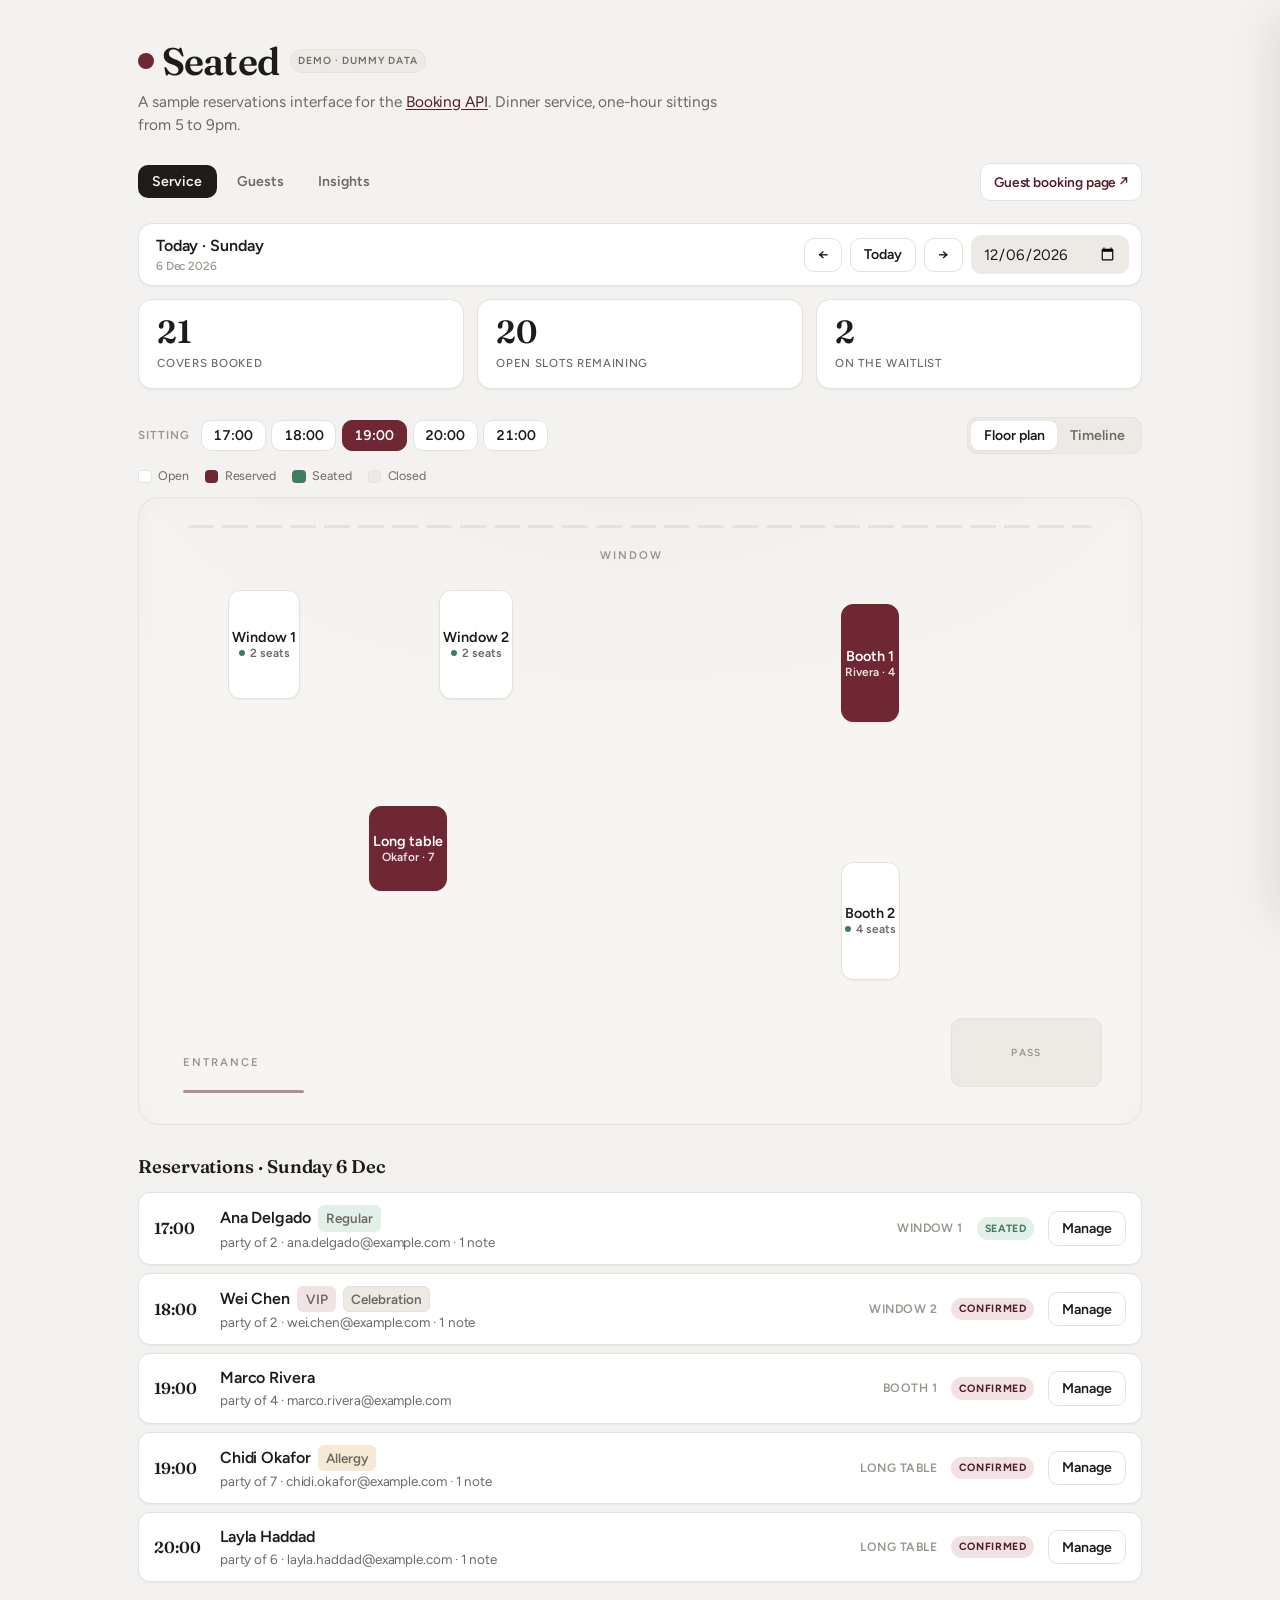
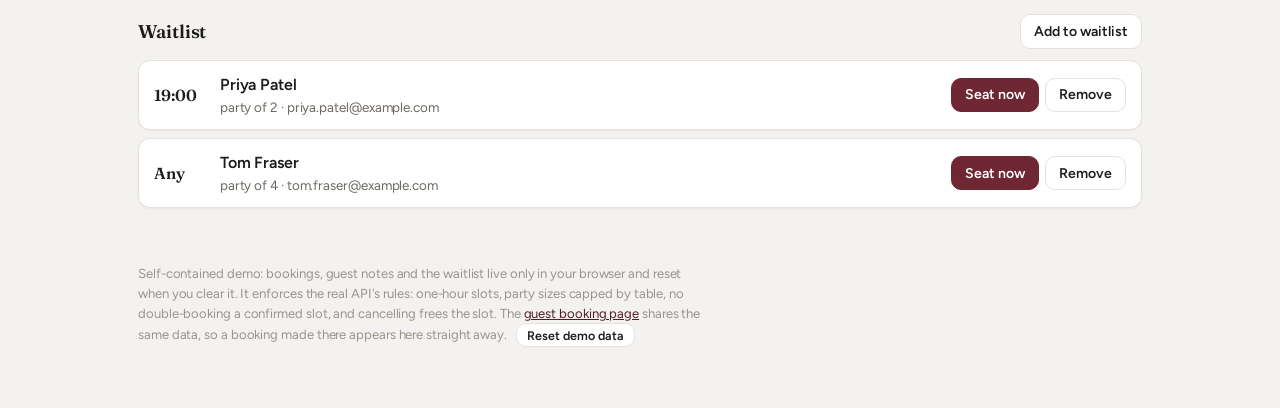
==== commit 437778ee: "Add guest profiles, notes, booking statuses, waitlist and insights to Seated" ====
--- a/web/index.html
+++ b/web/index.html
@@ -5,189 +5,7 @@
 <meta name="viewport" content="width=device-width, initial-scale=1, viewport-fit=cover">
 <title>Seated</title>
 <link rel="stylesheet" href="https://fonts.googleapis.com/css2?family=Fraunces:opsz,wght@9..144,500;9..144,600&family=Figtree:wght@400;500;600;700&display=swap">
-<style>
-  html, body { margin: 0; }
-  img { max-width: 100%; }
-  [hidden] { display: none !important; }
-
-  :root {
-    --bg: #f3f2f0;
-    --surface: #ffffff;
-    --surface-2: #edeae6;
-    --fg: #1d1c1a;
-    --muted: #6e6a63;
-    --faint: #9a958c;
-    --border: #e6e2db;
-    --hair: #efece7;
-    --accent: #6e2733;
-    --accent-ink: #551d28;
-    --accent-soft: #f1e2e4;
-    --ok: #3f7d5f;
-    --floor: #f7f5f1;
-    --chair: #ded7cc;
-    --shadow-sm: 0 1px 2px rgba(30, 20, 15, 0.05);
-    --shadow: 0 16px 48px rgba(40, 25, 18, 0.13);
-    --radius: 14px;
-    --font-display: "Fraunces", Georgia, serif;
-    --font-ui: "Figtree", "Segoe UI", system-ui, sans-serif;
-  }
-  @media (prefers-color-scheme: dark) {
-    :root:not([data-theme="light"]) {
-      --bg: #141210; --surface: #1d1a17; --surface-2: #252118; --fg: #efeae3; --muted: #a8a197; --faint: #7c766c;
-      --border: #332e27; --hair: #2a2620; --accent: #cf7382; --accent-ink: #e3a1ac; --accent-soft: #38242a;
-      --ok: #74c398; --floor: #1a1713; --chair: #463d33;
-      --shadow-sm: 0 1px 2px rgba(0,0,0,0.3); --shadow: 0 16px 48px rgba(0, 0, 0, 0.5); color-scheme: dark;
-    }
-  }
-  :root[data-theme="dark"] {
-    --bg: #141210; --surface: #1d1a17; --surface-2: #252118; --fg: #efeae3; --muted: #a8a197; --faint: #7c766c;
-    --border: #332e27; --hair: #2a2620; --accent: #cf7382; --accent-ink: #e3a1ac; --accent-soft: #38242a;
-    --ok: #74c398; --floor: #1a1713; --chair: #463d33;
-    --shadow-sm: 0 1px 2px rgba(0,0,0,0.3); --shadow: 0 16px 48px rgba(0, 0, 0, 0.5); color-scheme: dark;
-  }
-
-  * { box-sizing: border-box; }
-  body { background: var(--bg); color: var(--fg); font-family: var(--font-ui); line-height: 1.5; letter-spacing: -0.005em; }
-  @media (prefers-reduced-motion: reduce) { * { transition: none !important; animation: none !important; } }
-
-  .wrap { max-width: 1040px; margin: 0 auto; padding-left: max(18px, env(safe-area-inset-left, 0px)); padding-right: max(18px, env(safe-area-inset-right, 0px)); padding-block: 0; }
-
-  header.top { padding-block: clamp(1.8rem, 4vw, 2.6rem) 0.4rem; }
-  .brand-row { display: flex; align-items: center; gap: 0.7rem; flex-wrap: wrap; }
-  .wordmark { font-family: var(--font-display); font-weight: 600; font-size: clamp(1.75rem, 4.5vw, 2.4rem); letter-spacing: -0.02em; margin: 0; line-height: 1; display: inline-flex; align-items: center; gap: 0.48rem; }
-  .wordmark .dot { width: 0.42em; height: 0.42em; border-radius: 50%; background: var(--accent); display: inline-block; }
-  .demo-tag { font-size: 0.64rem; font-weight: 600; letter-spacing: 0.1em; text-transform: uppercase; color: var(--muted); background: var(--surface-2); border: 1px solid var(--border); padding: 0.3em 0.65em; border-radius: 999px; }
-  .subtitle { color: var(--muted); margin: 0.6rem 0 0; font-size: 0.96rem; max-width: 60ch; }
-  .subtitle a { color: var(--accent-ink); text-underline-offset: 2px; }
-
-  .datebar { display: flex; align-items: center; gap: 0.5rem; flex-wrap: wrap; margin-top: 1.4rem; padding: 0.6rem 0.75rem; background: var(--surface); border: 1px solid var(--border); border-radius: var(--radius); box-shadow: var(--shadow-sm); }
-  .datebar .daylabel { font-weight: 600; font-size: 1rem; margin-right: auto; padding-left: 0.3rem; }
-  .datebar .daylabel small { display: block; font-size: 0.74rem; font-weight: 500; color: var(--faint); }
-  button { font-family: var(--font-ui); font-size: 0.88rem; cursor: pointer; border: 1px solid var(--border); background: var(--surface); color: var(--fg); padding: 0.48rem 0.8rem; border-radius: 10px; font-weight: 600; transition: background 0.15s, border-color 0.15s, color 0.15s; }
-  button:hover { border-color: var(--faint); background: var(--surface-2); }
-  button:focus-visible { outline: 2px solid var(--accent); outline-offset: 2px; }
-  .btn-primary { background: var(--accent); color: #fff; border-color: var(--accent); }
-  :root[data-theme="dark"] .btn-primary, :root:not([data-theme="light"]) .btn-primary { color: #1a0d10; }
-  @media (prefers-color-scheme: dark) { :root:not([data-theme="light"]) .btn-primary { color: #1a0d10; } }
-  .btn-primary:hover { background: var(--accent-ink); border-color: var(--accent-ink); color: #fff; }
-  :root[data-theme="dark"] .btn-primary:hover, :root:not([data-theme="light"]) .btn-primary:hover { color: #1a0d10; }
-  @media (prefers-color-scheme: dark) { :root:not([data-theme="light"]) .btn-primary:hover { color: #1a0d10; } }
-  input[type="date"], input[type="text"], input[type="email"], input[type="number"] { font-family: var(--font-ui); font-size: 0.94rem; color: var(--fg); background: var(--surface); border: 1px solid var(--border); border-radius: 10px; padding: 0.55rem 0.7rem; width: 100%; }
-  input:focus-visible { outline: 2px solid var(--accent); outline-offset: 1px; border-color: var(--accent); }
-  .datebar input[type="date"] { width: auto; border-color: var(--hair); background: var(--surface-2); }
-
-  .tiles { display: grid; grid-template-columns: repeat(3, 1fr); gap: 0.8rem; margin-top: 0.8rem; }
-  @media (max-width: 520px) { .tiles { grid-template-columns: 1fr; } }
-  .tile { background: var(--surface); border: 1px solid var(--border); border-radius: var(--radius); padding: 1rem 1.15rem; box-shadow: var(--shadow-sm); }
-  .tile .big { font-family: var(--font-display); font-size: 2rem; font-weight: 600; line-height: 1; font-variant-numeric: tabular-nums; }
-  .tile .lbl { color: var(--muted); font-size: 0.72rem; margin-top: 0.45rem; letter-spacing: 0.06em; text-transform: uppercase; font-weight: 500; }
-
-  .controls { display: flex; align-items: center; justify-content: space-between; gap: 1rem; flex-wrap: wrap; margin: 1.7rem 0 0.8rem; }
-  .sittings { display: flex; gap: 0.35rem; flex-wrap: wrap; align-items: center; }
-  .sittings .lead { font-size: 0.72rem; color: var(--faint); margin-right: 0.35rem; letter-spacing: 0.08em; text-transform: uppercase; font-weight: 600; }
-  .slotbtn { font-variant-numeric: tabular-nums; padding: 0.4rem 0.72rem; background: var(--surface); }
-  .slotbtn.active { background: var(--accent); color: #fff; border-color: var(--accent); }
-  :root[data-theme="dark"] .slotbtn.active, :root:not([data-theme="light"]) .slotbtn.active { color: #1a0d10; }
-  @media (prefers-color-scheme: dark) { :root:not([data-theme="light"]) .slotbtn.active { color: #1a0d10; } }
-  .viewtoggle { display: inline-flex; background: var(--surface-2); border: 1px solid var(--border); border-radius: 10px; padding: 3px; }
-  .viewtoggle button { border: none; background: transparent; padding: 0.4rem 0.8rem; border-radius: 8px; color: var(--muted); }
-  .viewtoggle button:hover { background: transparent; color: var(--fg); }
-  .viewtoggle button.active { background: var(--surface); color: var(--fg); box-shadow: var(--shadow-sm); }
-
-  .legend { display: flex; gap: 1rem; flex-wrap: wrap; font-size: 0.78rem; color: var(--muted); margin: 0 0 0.7rem; align-items: center; }
-  .legend span { display: inline-flex; align-items: center; gap: 0.4rem; }
-  .swatch { width: 0.85rem; height: 0.85rem; border-radius: 4px; display: inline-block; }
-  .sw-free { background: var(--surface); border: 1.5px solid var(--border); }
-  .sw-booked { background: var(--accent); }
-  .sw-blocked { background: var(--surface-2); border: 1px solid var(--border); }
-
-  .room { position: relative; width: 100%; aspect-ratio: 16 / 10; border-radius: 20px; overflow: hidden; background: radial-gradient(130% 100% at 50% -10%, rgba(0,0,0,0.025), transparent 55%), var(--floor); box-shadow: inset 0 0 0 1px var(--border), inset 0 2px 20px rgba(30,20,15,0.04); }
-  .zone { position: absolute; font-size: clamp(0.52rem, 1.4vw, 0.7rem); letter-spacing: 0.18em; text-transform: uppercase; color: var(--faint); font-weight: 600; }
-  .wall-window { position: absolute; left: 5%; right: 5%; top: 4.5%; height: 3px; border-radius: 3px; background: repeating-linear-gradient(90deg, var(--border) 0, var(--border) 26px, transparent 26px, transparent 34px); }
-  .pass { position: absolute; right: 4%; bottom: 6%; width: 15%; height: 11%; background: var(--surface-2); border: 1px solid var(--border); border-radius: 10px; display: flex; align-items: center; justify-content: center; font-size: clamp(0.46rem,1.2vw,0.64rem); letter-spacing: 0.14em; text-transform: uppercase; color: var(--faint); font-weight: 600; }
-  .door { position: absolute; left: 4.5%; bottom: 5%; width: 12%; height: 3px; border-radius: 3px; background: var(--accent); opacity: 0.5; }
-
-  .table { position: absolute; display: flex; flex-direction: column; padding: 0; background: transparent; border: none; cursor: pointer; }
-  .table .chairs { display: flex; justify-content: center; align-items: center; gap: 8%; height: clamp(6px, 1.5vw, 11px); flex-shrink: 0; }
-  .table .chair { width: 12%; max-width: 14px; height: 100%; background: var(--chair); border-radius: 3px; }
-  .table .body { flex: 1; min-height: 0; margin: 5% 0; border-radius: 12px; border: 1.5px solid var(--border); background: var(--surface); box-shadow: var(--shadow-sm); display: flex; flex-direction: column; align-items: center; justify-content: center; gap: 2px; padding: 3px; text-align: center; transition: transform 0.14s, box-shadow 0.14s, border-color 0.14s; }
-  .table .body .nm { font-weight: 600; font-size: clamp(0.6rem, 1.45vw, 0.9rem); line-height: 1.05; }
-  .table .body .st { font-size: clamp(0.5rem, 1.2vw, 0.74rem); line-height: 1.05; color: var(--muted); display: inline-flex; align-items: center; }
-  .st-dot { width: 6px; height: 6px; border-radius: 50%; background: var(--ok); margin-right: 5px; flex-shrink: 0; }
-  .table.free:hover .body { transform: translateY(-2px); border-color: var(--faint); box-shadow: var(--shadow); }
-  .table.reserved .body { border-color: var(--accent); background: var(--accent); color: #fff; }
-  .table.reserved .body .st { color: rgba(255,255,255,0.88); }
-  :root[data-theme="dark"] .table.reserved .body, :root:not([data-theme="light"]) .table.reserved .body { color: #1a0d10; }
-  :root[data-theme="dark"] .table.reserved .body .st, :root:not([data-theme="light"]) .table.reserved .body .st { color: rgba(26,13,16,0.75); }
-  @media (prefers-color-scheme: dark) { :root:not([data-theme="light"]) .table.reserved .body { color: #1a0d10; } :root:not([data-theme="light"]) .table.reserved .body .st { color: rgba(26,13,16,0.75); } }
-  .table.reserved:hover .body { transform: translateY(-2px); box-shadow: var(--shadow); }
-  .table.blocked { cursor: not-allowed; }
-  .table.blocked .body { border-color: var(--border); background: var(--surface-2); color: var(--faint); box-shadow: none; }
-  .table.blocked .body .st { color: var(--faint); }
-  .room.past::after { content: "Past service \2014 view only"; position: absolute; inset: 0; display: flex; align-items: center; justify-content: center; background: rgba(120,110,100,0.12); font-weight: 600; color: var(--muted); font-size: 0.92rem; }
-
-  .grid-scroll { overflow-x: auto; border: 1px solid var(--border); border-radius: var(--radius); background: var(--surface); box-shadow: var(--shadow-sm); }
-  table.grid { border-collapse: collapse; width: 100%; min-width: 540px; }
-  table.grid th, table.grid td { padding: 0; text-align: center; border-bottom: 1px solid var(--hair); border-right: 1px solid var(--hair); }
-  table.grid thead th { font-weight: 600; font-size: 0.8rem; color: var(--muted); padding: 0.7rem 0.4rem; background: var(--surface-2); font-variant-numeric: tabular-nums; }
-  table.grid tbody th { text-align: left; padding: 0.7rem 0.9rem; background: var(--surface-2); position: sticky; left: 0; min-width: 116px; }
-  table.grid tbody th .tname { font-weight: 600; font-size: 0.88rem; }
-  table.grid tbody th .tcap { color: var(--faint); font-size: 0.72rem; }
-  table.grid td:last-child, table.grid th:last-child { border-right: none; }
-  table.grid tbody tr:last-child th, table.grid tbody tr:last-child td { border-bottom: none; }
-  .cell { display: flex; flex-direction: column; align-items: center; justify-content: center; gap: 2px; width: 100%; min-height: 54px; padding: 0.4rem 0.3rem; border: none; background: transparent; color: var(--faint); font-family: var(--font-ui); font-size: 0.78rem; font-weight: 500; transition: background 0.12s, color 0.12s; }
-  .cell.free { cursor: pointer; }
-  .cell.free:hover { background: var(--surface-2); color: var(--accent-ink); }
-  .cell.booked { background: var(--accent); color: #fff; cursor: pointer; }
-  :root[data-theme="dark"] .cell.booked, :root:not([data-theme="light"]) .cell.booked { color: #1a0d10; }
-  @media (prefers-color-scheme: dark) { :root:not([data-theme="light"]) .cell.booked { color: #1a0d10; } }
-  .cell.booked .who { font-weight: 700; font-size: 0.82rem; }
-  .cell.booked .party { font-size: 0.72rem; opacity: 0.9; }
-  .cell.blocked { color: var(--faint); cursor: not-allowed; }
-
-  .list { margin-top: 1.8rem; }
-  .list h2 { font-family: var(--font-display); font-weight: 600; font-size: 1.15rem; margin: 0 0 0.7rem; }
-  .booking-row { display: flex; align-items: center; gap: 0.9rem; flex-wrap: wrap; background: var(--surface); border: 1px solid var(--border); border-radius: 12px; padding: 0.75rem 0.95rem; margin-bottom: 0.5rem; box-shadow: var(--shadow-sm); }
-  .booking-row .time { font-family: var(--font-display); font-weight: 600; font-variant-numeric: tabular-nums; min-width: 3.2rem; }
-  .booking-row .meta { min-width: 0; flex: 1; }
-  .booking-row .meta b { font-weight: 600; }
-  .booking-row .meta span { color: var(--muted); font-size: 0.84rem; display: block; }
-  .booking-row .tbl { font-size: 0.76rem; color: var(--faint); letter-spacing: 0.04em; text-transform: uppercase; font-weight: 600; }
-  .empty { color: var(--muted); padding: 1.3rem; text-align: center; background: var(--surface); border: 1px dashed var(--border); border-radius: 12px; }
-
-  .scrim { position: fixed; inset: 0; background: rgba(20,12,8,0.42); opacity: 0; pointer-events: none; transition: opacity 0.2s; z-index: 40; }
-  .scrim.show { opacity: 1; pointer-events: auto; }
-  .panel { position: fixed; z-index: 50; background: var(--surface); box-shadow: var(--shadow); top: 0; right: 0; height: 100%; width: min(392px, 93vw); padding: 1.4rem; padding-top: calc(1.4rem + env(safe-area-inset-top, 0px)); padding-right: max(1.4rem, env(safe-area-inset-right, 0px)); transform: translateX(100%); transition: transform 0.25s ease; overflow-y: auto; border-left: 1px solid var(--border); }
-  .panel.show { transform: translateX(0); }
-  .panel .eyebrow { font-size: 0.68rem; letter-spacing: 0.12em; text-transform: uppercase; color: var(--faint); font-weight: 600; }
-  .panel h3 { font-family: var(--font-display); font-weight: 600; font-size: 1.45rem; margin: 0.25rem 0 0.1rem; }
-  .panel .slotline { color: var(--muted); margin: 0 0 1.3rem; font-size: 0.9rem; font-variant-numeric: tabular-nums; }
-  .field { margin-bottom: 0.95rem; }
-  .field label { display: block; font-size: 0.78rem; font-weight: 600; margin-bottom: 0.35rem; letter-spacing: 0.01em; }
-  .field .hint { color: var(--faint); font-weight: 400; }
-  .field .err { color: var(--accent-ink); font-size: 0.78rem; margin-top: 0.3rem; }
-  .panel .actions { display: flex; gap: 0.6rem; margin-top: 1.3rem; }
-  .panel .actions button { flex: 1; padding: 0.6rem; }
-  .closex { position: absolute; top: calc(1rem + env(safe-area-inset-top, 0px)); right: 1rem; width: 2rem; height: 2rem; padding: 0; border-radius: 8px; font-size: 1.1rem; line-height: 1; color: var(--muted); }
-  .detail-line { display: flex; justify-content: space-between; gap: 1rem; padding: 0.5rem 0; border-bottom: 1px solid var(--hair); font-size: 0.9rem; }
-  .detail-line span:first-child { color: var(--faint); }
-  .detail-line span:last-child { font-weight: 500; text-align: right; }
-  .confirmed-chip { display: inline-flex; align-items: center; gap: 0.4rem; font-size: 0.7rem; font-weight: 600; letter-spacing: 0.06em; text-transform: uppercase; color: var(--ok); }
-  .confirmed-chip::before { content: ""; width: 7px; height: 7px; border-radius: 50%; background: var(--ok); }
-  .btn-danger { background: transparent; color: var(--accent-ink); border-color: var(--border); }
-  .btn-danger:hover { background: var(--accent-soft); border-color: var(--accent); color: var(--accent-ink); }
-
-  .toasts { position: fixed; left: 50%; transform: translateX(-50%); bottom: calc(1.2rem + env(safe-area-inset-bottom, 0px)); z-index: 60; display: flex; flex-direction: column; gap: 0.5rem; width: max-content; max-width: 90vw; }
-  .toast { background: var(--fg); color: var(--bg); padding: 0.68rem 1.05rem; border-radius: 10px; font-size: 0.88rem; font-weight: 500; box-shadow: var(--shadow); opacity: 0; transform: translateY(8px); transition: opacity 0.2s, transform 0.2s; }
-  .toast.show { opacity: 1; transform: translateY(0); }
-  .toast.warn { background: var(--accent); color: #fff; }
-  :root[data-theme="dark"] .toast.warn, :root:not([data-theme="light"]) .toast.warn { color: #1a0d10; }
-  @media (prefers-color-scheme: dark) { :root:not([data-theme="light"]) .toast.warn { color: #1a0d10; } }
-
-  footer.foot { padding-block: 2.2rem 3rem; color: var(--faint); font-size: 0.82rem; max-width: 72ch; }
-  footer.foot a { color: var(--accent-ink); }
-  footer.foot code { font-family: ui-monospace, Consolas, monospace; background: var(--surface-2); padding: 0.1em 0.4em; border-radius: 5px; font-size: 0.86em; }
-</style>
+<link rel="stylesheet" href="seated.css">
 </head>
 <body>
 <div class="wrap">
@@ -199,336 +17,637 @@
     <p class="subtitle">A sample reservations interface for the <a href="https://taylare.github.io/booking-api/" target="_blank" rel="noopener">Booking API</a>. Dinner service, one-hour sittings from 5 to 9pm.</p>
   </header>
 
-  <div class="datebar">
-    <div class="daylabel"><span id="dayName">&mdash;</span><small id="dayFull">&mdash;</small></div>
-    <button id="prevDay" aria-label="Previous day">&larr;</button>
-    <button id="todayBtn">Today</button>
-    <button id="nextDay" aria-label="Next day">&rarr;</button>
-    <input type="date" id="datePick" aria-label="Pick a date">
-  </div>
-
-  <div class="tiles">
-    <div class="tile"><div class="big" id="statCovers">0</div><div class="lbl">Covers booked tonight</div></div>
-    <div class="tile"><div class="big" id="statFree">0</div><div class="lbl">Open slots remaining</div></div>
-    <div class="tile"><div class="big" id="statTables">5</div><div class="lbl">Tables in service</div></div>
-  </div>
-
-  <div class="controls">
-    <div class="sittings" id="sittings"><span class="lead">Sitting</span></div>
-    <div class="viewtoggle" role="tablist" aria-label="View">
-      <button id="viewFloor" class="active" role="tab" aria-selected="true">Floor plan</button>
-      <button id="viewTimeline" role="tab" aria-selected="false">Timeline</button>
-    </div>
-  </div>
-
-  <div class="legend">
-    <span><i class="swatch sw-free"></i> Open</span>
-    <span><i class="swatch sw-booked"></i> Reserved</span>
-    <span><i class="swatch sw-blocked"></i> Closed</span>
-  </div>
-
-  <div id="floorView">
-    <div class="room" id="room">
-      <div class="wall-window"></div>
-      <div class="zone" style="left:46%; top:8%;">Window</div>
-      <div class="pass">Pass</div>
-      <div class="door"></div>
-      <div class="zone" style="left:4.5%; bottom:8.5%;">Entrance</div>
-    </div>
-  </div>
-
-  <div id="timelineView" hidden>
-    <div class="grid-scroll"><table class="grid" id="grid"><thead></thead><tbody></tbody></table></div>
-  </div>
-
-  <div class="list">
-    <h2 id="listHeading">Reservations</h2>
-    <div id="bookingList"></div>
-  </div>
+  <nav class="tabs" aria-label="Sections">
+    <button class="tab active" data-tab="service">Service</button>
+    <button class="tab" data-tab="guests">Guests</button>
+    <button class="tab" data-tab="insights">Insights</button>
+    <span class="spacer"></span>
+    <a class="link-btn" href="book.html" target="_blank" rel="noopener">Guest booking page &#8599;</a>
+  </nav>
+
+  <!-- Service tab: floor plan, timeline, reservations and waitlist for one evening -->
+  <section class="tabpage" id="pageService">
+    <div class="datebar">
+      <div class="daylabel"><span id="dayName">&mdash;</span><small id="dayFull">&mdash;</small></div>
+      <button id="prevDay" aria-label="Previous day">&larr;</button>
+      <button id="todayBtn">Today</button>
+      <button id="nextDay" aria-label="Next day">&rarr;</button>
+      <input type="date" id="datePick" aria-label="Pick a date">
+    </div>
+
+    <div class="tiles">
+      <div class="tile"><div class="big" id="statCovers">0</div><div class="lbl">Covers booked</div></div>
+      <div class="tile"><div class="big" id="statFree">0</div><div class="lbl">Open slots remaining</div></div>
+      <div class="tile"><div class="big" id="statWaiting">0</div><div class="lbl">On the waitlist</div></div>
+    </div>
+
+    <div class="controls">
+      <div class="sittings" id="sittings"><span class="lead">Sitting</span></div>
+      <div class="viewtoggle" role="tablist" aria-label="View">
+        <button id="viewFloor" class="active" role="tab" aria-selected="true">Floor plan</button>
+        <button id="viewTimeline" role="tab" aria-selected="false">Timeline</button>
+      </div>
+    </div>
+
+    <div class="legend">
+      <span><i class="swatch sw-free"></i> Open</span>
+      <span><i class="swatch sw-booked"></i> Reserved</span>
+      <span><i class="swatch" style="background: var(--ok)"></i> Seated</span>
+      <span><i class="swatch sw-blocked"></i> Closed</span>
+    </div>
+
+    <div id="floorView">
+      <div class="room" id="room">
+        <div class="wall-window"></div>
+        <div class="zone" style="left:46%; top:8%;">Window</div>
+        <div class="pass">Pass</div>
+        <div class="door"></div>
+        <div class="zone" style="left:4.5%; bottom:8.5%;">Entrance</div>
+      </div>
+    </div>
+
+    <div id="timelineView" hidden>
+      <div class="grid-scroll"><table class="grid" id="grid"><thead></thead><tbody></tbody></table></div>
+    </div>
+
+    <div class="list">
+      <h2 id="listHeading">Reservations</h2>
+      <div id="bookingList"></div>
+    </div>
+
+    <div class="section-head">
+      <h2>Waitlist</h2>
+      <button id="addWaitlist">Add to waitlist</button>
+    </div>
+    <div id="waitlistList"></div>
+  </section>
+
+  <!-- Guests tab: everyone who has booked, with tags, notes and visit history -->
+  <section class="tabpage" id="pageGuests" hidden>
+    <div class="toolbar">
+      <input type="text" id="guestSearch" placeholder="Search guests by name or email" aria-label="Search guests">
+      <div class="filter-pills" id="guestFilters"></div>
+    </div>
+    <div class="guest-grid" id="guestGrid"></div>
+  </section>
+
+  <!-- Insights tab: how the restaurant is doing over the last week and month -->
+  <section class="tabpage" id="pageInsights" hidden>
+    <div class="tiles" id="insightTiles"></div>
+    <div class="insight-grid" id="insightCharts"></div>
+  </section>
 
   <footer class="foot">
-    <p>Self-contained demo: reservations live only in your browser and reset when you clear it. It enforces the real API's rules &mdash; one-hour slots, party sizes capped by table, no double-booking a confirmed slot, and cancelling frees the slot. It is written as a real API client: set <code>API_BASE</code> in the code to a running API and every action calls the live endpoints instead of the demo data.</p>
+    <p>Self-contained demo: bookings, guest notes and the waitlist live only in your browser and reset when you clear it. It enforces the real API's rules: one-hour slots, party sizes capped by table, no double-booking a confirmed slot, and cancelling frees the slot. The <a href="book.html">guest booking page</a> shares the same data, so a booking made there appears here straight away. <button id="resetDemo" style="margin-left: 0.4rem; padding: 0.2rem 0.6rem; font-size: 0.78rem;">Reset demo data</button></p>
   </footer>
 </div>
 
 <div class="scrim" id="scrim"></div>
-<aside class="panel" id="panel" aria-hidden="true" role="dialog" aria-modal="true" aria-labelledby="panelTitle">
+<aside class="panel" id="panel" aria-hidden="true" role="dialog" aria-modal="true" aria-label="Details">
   <button class="closex" id="closePanel" aria-label="Close">&times;</button>
   <div id="panelBody"></div>
 </aside>
 <div class="toasts" id="toasts" aria-live="polite"></div>
 
+<script src="seated-core.js"></script>
 <script>
   "use strict";
 
-  const API_BASE = null;
-
-  const TABLES = [
-    { id: 1, name: "Window 1", capacity: 2 },
-    { id: 2, name: "Window 2", capacity: 2 },
-    { id: 3, name: "Booth 1", capacity: 4 },
-    { id: 4, name: "Booth 2", capacity: 4 },
-    { id: 5, name: "Long table", capacity: 8 }
-  ];
-  const SLOTS = ["17:00", "18:00", "19:00", "20:00", "21:00"];
-  const STORAGE_KEY = "seated-bookings-v1";
-
-  const LAYOUT = {
-    1: { left: 9,  top: 12, w: 13, h: 23 },
-    2: { left: 30, top: 12, w: 13, h: 23 },
-    3: { left: 70, top: 14, w: 17, h: 25 },
-    4: { left: 70, top: 55, w: 17, h: 25 },
-    5: { left: 23, top: 45, w: 30, h: 22 }
-  };
-
-  function toISODate(d) { return d.getFullYear() + "-" + String(d.getMonth() + 1).padStart(2, "0") + "-" + String(d.getDate()).padStart(2, "0"); }
-  function parseISODate(s) { const p = s.split("-").map(Number); return new Date(p[0], p[1] - 1, p[2]); }
-  function todayISO() { return toISODate(new Date()); }
-  function isPast(iso) { return iso < todayISO(); }
-
-  function loadStore() {
-    try { const raw = localStorage.getItem(STORAGE_KEY); if (raw) return JSON.parse(raw); } catch (e) {}
-    const seed = seedBookings(); saveStore(seed); return seed;
-  }
-  function saveStore(list) { try { localStorage.setItem(STORAGE_KEY, JSON.stringify(list)); } catch (e) {} }
-  function seedBookings() {
-    const t = todayISO();
-    return [
-      { id: uid(), diningTableId: 1, bookingDate: t, slotTime: "17:00", partySize: 2, customerName: "Delgado", customerEmail: "delgado@example.com", status: "Confirmed" },
-      { id: uid(), diningTableId: 2, bookingDate: t, slotTime: "18:00", partySize: 2, customerName: "Chen", customerEmail: "chen@example.com", status: "Confirmed" },
-      { id: uid(), diningTableId: 3, bookingDate: t, slotTime: "19:00", partySize: 4, customerName: "Rivera", customerEmail: "rivera@example.com", status: "Confirmed" },
-      { id: uid(), diningTableId: 5, bookingDate: t, slotTime: "19:00", partySize: 7, customerName: "Okafor", customerEmail: "okafor@example.com", status: "Confirmed" },
-      { id: uid(), diningTableId: 5, bookingDate: t, slotTime: "20:00", partySize: 6, customerName: "Haddad", customerEmail: "haddad@example.com", status: "Confirmed" }
-    ];
-  }
-  function uid() { try { if (crypto && crypto.randomUUID) return crypto.randomUUID(); } catch (e) {} return "id-" + Math.random().toString(36).slice(2) + Date.now().toString(36); }
-
-  let STORE = loadStore();
-  function ApiError(status, message) { this.status = status; this.message = message; }
-
-  const demoApi = {
-    async getTables() { return TABLES.slice(); },
-    async listBookings(dateISO) { return STORE.filter(b => b.bookingDate === dateISO).sort((a, b) => a.slotTime.localeCompare(b.slotTime)); },
-    async getAvailability(tableId, dateISO) {
-      const taken = STORE.filter(b => b.diningTableId === tableId && b.bookingDate === dateISO && b.status === "Confirmed").map(b => b.slotTime);
-      return SLOTS.filter(s => taken.indexOf(s) === -1);
-    },
-    async createBooking(req) {
-      const table = TABLES.find(t => t.id === req.diningTableId);
-      if (!table) throw new ApiError(400, "That table does not exist.");
-      if (isPast(req.bookingDate)) throw new ApiError(400, "You cannot book a date in the past.");
-      if (SLOTS.indexOf(req.slotTime) === -1) throw new ApiError(400, "Pick a valid one-hour slot.");
-      if (req.partySize < 1 || req.partySize > table.capacity) throw new ApiError(400, "Party of " + req.partySize + " is too large for " + table.name + " (seats " + table.capacity + ").");
-      if (!req.customerName || req.customerName.trim().length === 0) throw new ApiError(400, "A guest name is required.");
-      if (!/^[^@\s]+@[^@\s]+\.[^@\s]+$/.test(req.customerEmail || "")) throw new ApiError(400, "Enter a valid email address.");
-      if (STORE.some(b => b.diningTableId === req.diningTableId && b.bookingDate === req.bookingDate && b.slotTime === req.slotTime && b.status === "Confirmed")) throw new ApiError(409, "That slot was just taken.");
-      const booking = Object.assign({ id: uid(), status: "Confirmed" }, req, { customerName: req.customerName.trim() });
-      STORE.push(booking); saveStore(STORE); return booking;
-    },
-    async cancelBooking(id) { const b = STORE.find(x => x.id === id); if (b && b.status !== "Cancelled") { b.status = "Cancelled"; saveStore(STORE); } return true; }
-  };
-
-  const liveApi = {
-    async getTables() { return (await fetch(API_BASE + "/api/v1/tables")).json(); },
-    async listBookings(dateISO) {
-      const data = await (await fetch(API_BASE + "/api/v1/bookings?date=" + dateISO + "&pageSize=100")).json();
-      return (data.items || []).map(b => Object.assign({}, b, { slotTime: String(b.slotTime).slice(0, 5) }));
-    },
-    async getAvailability(tableId, dateISO) {
-      const data = await (await fetch(API_BASE + "/api/v1/tables/" + tableId + "/availability?date=" + dateISO)).json();
-      return (data.availableSlots || []).map(s => String(s).slice(0, 5));
-    },
-    async createBooking(req) {
-      const r = await fetch(API_BASE + "/api/v1/bookings", { method: "POST", headers: { "Content-Type": "application/json" }, body: JSON.stringify(Object.assign({}, req, { slotTime: req.slotTime + ":00" })) });
-      if (r.status === 201) return r.json();
-      throw new ApiError(r.status, r.status === 409 ? "That slot was just taken." : "The booking was rejected.");
-    },
-    async cancelBooking(id) { await fetch(API_BASE + "/api/v1/bookings/" + id, { method: "DELETE" }); return true; }
-  };
-
-  const api = API_BASE ? liveApi : demoApi;
-
+  const { TABLES, SLOTS, MAX_PARTY_SIZE, GUEST_TAGS, api, escapeHtml, prettyDate, todayISO, addDays, isPast, tableName, holdsSlot } = Seated;
+
+  // Which screen state the page is in
   let currentDate = todayISO();
   let currentSlot = "19:00";
   let currentView = "floor";
-  const $ = sel => document.querySelector(sel);
-  const dayNames = ["Sunday", "Monday", "Tuesday", "Wednesday", "Thursday", "Friday", "Saturday"];
-  const monthNames = ["Jan", "Feb", "Mar", "Apr", "May", "Jun", "Jul", "Aug", "Sep", "Oct", "Nov", "Dec"];
-  function prettyDate(iso) { const d = parseISODate(iso); return { name: dayNames[d.getDay()], full: d.getDate() + " " + monthNames[d.getMonth()] + " " + d.getFullYear() }; }
-  function tableName(id) { const t = TABLES.find(x => x.id === id); return t ? t.name : "Table " + id; }
-  function escapeHtml(s) { return String(s).replace(/[&<>"']/g, c => ({ "&": "&amp;", "<": "&lt;", ">": "&gt;", '"': "&quot;", "'": "&#39;" }[c])); }
-
-  (function buildSittings() {
+  let currentTab = "service";
+  let guestSearchText = "";
+  let guestTagFilter = "";
+
+  // Where each table sits on the floor plan, as percentages of the room
+  const FLOOR_LAYOUT = {
+    1: { left: 9, top: 12, width: 13, height: 23 },
+    2: { left: 30, top: 12, width: 13, height: 23 },
+    3: { left: 70, top: 14, width: 17, height: 25 },
+    4: { left: 70, top: 55, width: 17, height: 25 },
+    5: { left: 23, top: 45, width: 30, height: 22 }
+  };
+
+  const STATUS_LABELS = { Confirmed: "Confirmed", Seated: "Seated", Completed: "Completed", NoShow: "No-show", Cancelled: "Cancelled" };
+
+  const $ = (selector) => document.querySelector(selector);
+
+  // Small HTML helpers
+  function statusChip(status) {
+    return "<span class='chip chip-" + status.toLowerCase() + "'>" + STATUS_LABELS[status] + "</span>";
+  }
+
+  function tagChips(tags) {
+    return tags.map((tag) => "<span class='tag tag-" + tag.toLowerCase() + "'>" + escapeHtml(tag) + "</span>").join("");
+  }
+
+  function formatNoteDate(isoTimestamp) {
+    const day = prettyDate(isoTimestamp.slice(0, 10));
+    return day.short + " " + day.full.slice(-4);
+  }
+
+  function toast(message, isWarning) {
+    const element = document.createElement("div");
+    element.className = "toast" + (isWarning ? " warn" : "");
+    element.textContent = message;
+    $("#toasts").appendChild(element);
+    requestAnimationFrame(() => element.classList.add("show"));
+    setTimeout(() => { element.classList.remove("show"); setTimeout(() => element.remove(), 250); }, 3200);
+  }
+
+  function showPanel() {
+    $("#panel").classList.add("show");
+    $("#panel").setAttribute("aria-hidden", "false");
+    $("#scrim").classList.add("show");
+  }
+
+  function hidePanel() {
+    $("#panel").classList.remove("show");
+    $("#panel").setAttribute("aria-hidden", "true");
+    $("#scrim").classList.remove("show");
+  }
+
+  // The sitting buttons are built once
+  (function buildSittingButtons() {
     const host = $("#sittings");
-    SLOTS.forEach(s => {
-      const b = document.createElement("button");
-      b.className = "slotbtn" + (s === currentSlot ? " active" : "");
-      b.textContent = s; b.dataset.slot = s;
-      b.addEventListener("click", () => { currentSlot = s; render(); });
-      host.appendChild(b);
+    SLOTS.forEach((slotTime) => {
+      const button = document.createElement("button");
+      button.className = "slotbtn" + (slotTime === currentSlot ? " active" : "");
+      button.textContent = slotTime;
+      button.dataset.slot = slotTime;
+      button.addEventListener("click", () => { currentSlot = slotTime; render(); });
+      host.appendChild(button);
     });
   })();
 
+  // Rendering: one function decides which tab to draw
   async function render() {
-    const p = prettyDate(currentDate);
-    const past = isPast(currentDate);
-    $("#dayName").textContent = (currentDate === todayISO() ? "Today · " : "") + p.name;
-    $("#dayFull").textContent = p.full;
+    document.querySelectorAll(".tab").forEach((tab) => tab.classList.toggle("active", tab.dataset.tab === currentTab));
+    $("#pageService").hidden = currentTab !== "service";
+    $("#pageGuests").hidden = currentTab !== "guests";
+    $("#pageInsights").hidden = currentTab !== "insights";
+
+    if (currentTab === "service") {
+      await renderService();
+    } else if (currentTab === "guests") {
+      await renderGuests();
+    } else {
+      await renderInsights();
+    }
+  }
+
+  // Service tab
+  async function renderService() {
+    const day = prettyDate(currentDate);
+    const isPastDay = isPast(currentDate);
+    $("#dayName").textContent = (currentDate === todayISO() ? "Today · " : "") + day.name;
+    $("#dayFull").textContent = day.full;
     $("#datePick").value = currentDate;
-    $("#listHeading").textContent = "Reservations — " + p.name + " " + p.full.replace(/ \d{4}$/, "");
-    document.querySelectorAll(".slotbtn").forEach(b => b.classList.toggle("active", b.dataset.slot === currentSlot));
-
-    const bookings = await api.listBookings(currentDate);
-    const confirmed = bookings.filter(b => b.status === "Confirmed");
-    const byCell = {};
-    confirmed.forEach(b => { byCell[b.diningTableId + "@" + b.slotTime] = b; });
-
-    let covers = 0; confirmed.forEach(b => { covers += b.partySize; });
-    $("#statCovers").textContent = covers;
-    $("#statFree").textContent = past ? 0 : (TABLES.length * SLOTS.length - confirmed.length);
-    $("#statTables").textContent = TABLES.length;
-
-    renderFloor(byCell, past);
-    renderTimeline(byCell, past);
-    renderList(confirmed);
-  }
-
-  function renderFloor(byCell, past) {
+    $("#listHeading").textContent = "Reservations · " + day.name + " " + day.short;
+    document.querySelectorAll(".slotbtn").forEach((button) => button.classList.toggle("active", button.dataset.slot === currentSlot));
+
+    const [allBookings, guestMap, waitlist] = await Promise.all([api.listBookings(currentDate), api.getGuestMap(), api.listWaitlist(currentDate)]);
+    const slotHolders = allBookings.filter(holdsSlot);
+
+    // Look up a booking by table and slot, for the floor plan and timeline
+    const bookingByCell = {};
+    slotHolders.forEach((booking) => { bookingByCell[booking.diningTableId + "@" + booking.slotTime] = booking; });
+
+    $("#statCovers").textContent = slotHolders.reduce((total, booking) => total + booking.partySize, 0);
+    $("#statFree").textContent = isPastDay ? 0 : TABLES.length * SLOTS.length - slotHolders.length;
+    $("#statWaiting").textContent = waitlist.length;
+
+    renderFloor(bookingByCell, isPastDay);
+    renderTimeline(bookingByCell, isPastDay);
+    renderBookingList(allBookings, guestMap);
+    renderWaitlist(waitlist, isPastDay);
+  }
+
+  function renderFloor(bookingByCell, isPastDay) {
     const room = $("#room");
-    room.classList.toggle("past", past);
-    room.querySelectorAll(".table").forEach(el => el.remove());
-    TABLES.forEach(t => {
-      const pos = LAYOUT[t.id];
-      const booking = byCell[t.id + "@" + currentSlot];
-      const el = document.createElement("button");
-      el.className = "table " + (past ? "blocked" : booking ? "reserved" : "free");
-      el.style.left = pos.left + "%"; el.style.top = pos.top + "%";
-      el.style.width = pos.w + "%"; el.style.height = pos.h + "%";
-      const topChairs = Math.ceil(t.capacity / 2), botChairs = Math.floor(t.capacity / 2);
-      const chairRow = n => "<div class='chairs'>" + Array.from({ length: n }).map(() => "<div class='chair'></div>").join("") + "</div>";
-      let status;
-      if (past) status = "Closed";
-      else if (booking) status = escapeHtml(booking.customerName) + " · " + booking.partySize;
-      else status = "<span class='st-dot'></span>" + t.capacity + " seats";
-      el.innerHTML = chairRow(topChairs) +
-        "<div class='body'><span class='nm'>" + escapeHtml(t.name) + "</span><span class='st'>" + status + "</span></div>" +
-        chairRow(botChairs);
-      if (!past) el.addEventListener("click", () => booking ? openDetail(booking.id) : openBookingForm(t.id, currentSlot));
-      room.appendChild(el);
+    room.classList.toggle("past", isPastDay);
+    room.querySelectorAll(".table").forEach((element) => element.remove());
+
+    TABLES.forEach((table) => {
+      const position = FLOOR_LAYOUT[table.id];
+      const booking = bookingByCell[table.id + "@" + currentSlot];
+      const element = document.createElement("button");
+
+      let stateClass = "free";
+      if (isPastDay) {
+        stateClass = "blocked";
+      } else if (booking) {
+        stateClass = booking.status === "Seated" ? "seated" : "reserved";
+      }
+      element.className = "table " + stateClass;
+      element.style.left = position.left + "%";
+      element.style.top = position.top + "%";
+      element.style.width = position.width + "%";
+      element.style.height = position.height + "%";
+
+      const chairsOnTop = Math.ceil(table.capacity / 2);
+      const chairsOnBottom = Math.floor(table.capacity / 2);
+      const chairRow = (count) => "<div class='chairs'>" + "<div class='chair'></div>".repeat(count) + "</div>";
+
+      let statusText;
+      if (isPastDay) {
+        statusText = "Closed";
+      } else if (booking) {
+        statusText = escapeHtml(booking.customerName.split(" ").pop()) + " · " + booking.partySize;
+      } else {
+        statusText = "<span class='st-dot'></span>" + table.capacity + " seats";
+      }
+
+      element.innerHTML = chairRow(chairsOnTop)
+        + "<div class='body'><span class='nm'>" + escapeHtml(table.name) + "</span><span class='st'>" + statusText + "</span></div>"
+        + chairRow(chairsOnBottom);
+
+      if (!isPastDay) {
+        element.addEventListener("click", () => booking ? openBookingDetail(booking.id) : openBookingForm(table.id, currentSlot));
+      }
+      room.appendChild(element);
     });
   }
 
-  function renderTimeline(byCell, past) {
-    let thead = "<tr><th>Table</th>"; SLOTS.forEach(s => { thead += "<th>" + s + "</th>"; }); thead += "</tr>";
-    $("#grid thead").innerHTML = thead;
-    let body = "";
-    TABLES.forEach(t => {
-      body += "<tr><th><div class='tname'>" + escapeHtml(t.name) + "</div><div class='tcap'>seats " + t.capacity + "</div></th>";
-      SLOTS.forEach(s => {
-        const booking = byCell[t.id + "@" + s];
-        if (booking) body += "<td><button class='cell booked' data-book='" + booking.id + "'><span class='who'>" + escapeHtml(booking.customerName) + "</span><span class='party'>party of " + booking.partySize + "</span></button></td>";
-        else if (past) body += "<td><div class='cell blocked'>—</div></td>";
-        else body += "<td><button class='cell free' data-table='" + t.id + "' data-slot='" + s + "'>+ book</button></td>";
+  function renderTimeline(bookingByCell, isPastDay) {
+    let headerHtml = "<tr><th>Table</th>";
+    SLOTS.forEach((slotTime) => { headerHtml += "<th>" + slotTime + "</th>"; });
+    $("#grid thead").innerHTML = headerHtml + "</tr>";
+
+    let bodyHtml = "";
+    TABLES.forEach((table) => {
+      bodyHtml += "<tr><th><div class='tname'>" + escapeHtml(table.name) + "</div><div class='tcap'>seats " + table.capacity + "</div></th>";
+      SLOTS.forEach((slotTime) => {
+        const booking = bookingByCell[table.id + "@" + slotTime];
+        if (booking) {
+          const cellClass = booking.status === "Seated" ? "seated" : booking.status === "Completed" ? "completed" : "booked";
+          bodyHtml += "<td><button class='cell " + cellClass + "' data-booking='" + booking.id + "'><span class='who'>" + escapeHtml(booking.customerName.split(" ").pop()) + "</span><span class='party'>party of " + booking.partySize + "</span></button></td>";
+        } else if (isPastDay) {
+          bodyHtml += "<td><div class='cell blocked'>-</div></td>";
+        } else {
+          bodyHtml += "<td><button class='cell free' data-table='" + table.id + "' data-slot='" + slotTime + "'>+ book</button></td>";
+        }
       });
-      body += "</tr>";
+      bodyHtml += "</tr>";
     });
-    $("#grid tbody").innerHTML = body;
-    $("#grid").querySelectorAll(".cell.free").forEach(c => c.addEventListener("click", () => openBookingForm(Number(c.dataset.table), c.dataset.slot)));
-    $("#grid").querySelectorAll(".cell.booked").forEach(c => c.addEventListener("click", () => openDetail(c.dataset.book)));
-  }
-
-  function renderList(confirmed) {
+    $("#grid tbody").innerHTML = bodyHtml;
+
+    $("#grid").querySelectorAll(".cell.free").forEach((cell) => cell.addEventListener("click", () => openBookingForm(Number(cell.dataset.table), cell.dataset.slot)));
+    $("#grid").querySelectorAll("[data-booking]").forEach((cell) => cell.addEventListener("click", () => openBookingDetail(cell.dataset.booking)));
+  }
+
+  function renderBookingList(allBookings, guestMap) {
     const host = $("#bookingList");
-    if (!confirmed.length) { host.innerHTML = "<div class='empty'>No reservations for this evening yet.</div>"; return; }
-    host.innerHTML = confirmed.slice().sort((a, b) => a.slotTime.localeCompare(b.slotTime)).map(b =>
-      "<div class='booking-row'><div class='time'>" + b.slotTime + "</div>" +
-      "<div class='meta'><b>" + escapeHtml(b.customerName) + "</b><span>party of " + b.partySize + " · " + escapeHtml(b.customerEmail) + "</span></div>" +
-      "<div class='tbl'>" + escapeHtml(tableName(b.diningTableId)) + "</div>" +
-      "<button data-book='" + b.id + "'>Manage</button></div>"
+    if (!allBookings.length) {
+      host.innerHTML = "<div class='empty'>No reservations for this evening yet.</div>";
+      return;
+    }
+    host.innerHTML = allBookings.map((booking) => {
+      const guest = guestMap[booking.customerEmail];
+      const noteCount = guest ? guest.notes.length : 0;
+      const isFinished = !holdsSlot(booking) || booking.status === "Completed";
+      return "<div class='booking-row" + (booking.status === "NoShow" || booking.status === "Cancelled" ? " dimmed" : "") + "'>"
+        + "<div class='time'>" + booking.slotTime + "</div>"
+        + "<div class='meta'><div class='name-line'><b>" + escapeHtml(booking.customerName) + "</b>" + (guest ? tagChips(guest.tags) : "") + "</div>"
+        + "<span>party of " + booking.partySize + " · " + escapeHtml(booking.customerEmail) + (noteCount ? " · " + noteCount + (noteCount === 1 ? " note" : " notes") : "") + "</span></div>"
+        + "<div class='tbl'>" + escapeHtml(tableName(booking.diningTableId)) + "</div>"
+        + statusChip(booking.status)
+        + "<button data-booking='" + booking.id + "'>" + (isFinished ? "View" : "Manage") + "</button></div>";
+    }).join("");
+    host.querySelectorAll("[data-booking]").forEach((button) => button.addEventListener("click", () => openBookingDetail(button.dataset.booking)));
+  }
+
+  function renderWaitlist(waitlist, isPastDay) {
+    const host = $("#waitlistList");
+    $("#addWaitlist").disabled = isPastDay;
+    if (!waitlist.length) {
+      host.innerHTML = "<div class='empty'>" + (isPastDay ? "The waitlist is closed for past dates." : "Nobody is waiting. Add a guest when a sitting is full.") + "</div>";
+      return;
+    }
+    host.innerHTML = waitlist.map((entry) =>
+      "<div class='booking-row'>"
+      + "<div class='time'>" + (entry.preferredSlot || "Any") + "</div>"
+      + "<div class='meta'><b>" + escapeHtml(entry.name) + "</b><span>party of " + entry.partySize + " · " + escapeHtml(entry.email) + "</span></div>"
+      + "<div class='row-actions'><button class='btn-primary' data-seat='" + entry.id + "'>Seat now</button><button data-remove='" + entry.id + "'>Remove</button></div></div>"
     ).join("");
-    host.querySelectorAll("[data-book]").forEach(btn => btn.addEventListener("click", () => openDetail(btn.getAttribute("data-book"))));
-  }
-
-  function showPanel() { $("#panel").classList.add("show"); $("#panel").setAttribute("aria-hidden", "false"); $("#scrim").classList.add("show"); }
-  function hidePanel() { $("#panel").classList.remove("show"); $("#panel").setAttribute("aria-hidden", "true"); $("#scrim").classList.remove("show"); }
-
-  function openBookingForm(tableId, slot) {
-    const table = TABLES.find(t => t.id === tableId);
+
+    host.querySelectorAll("[data-seat]").forEach((button) => button.addEventListener("click", async () => {
+      try {
+        const booking = await api.seatFromWaitlist(button.dataset.seat);
+        toast(booking.customerName + " seated for " + booking.slotTime + " at " + tableName(booking.diningTableId) + ".");
+      } catch (error) {
+        toast(error.message, true);
+      }
+      render();
+    }));
+    host.querySelectorAll("[data-remove]").forEach((button) => button.addEventListener("click", async () => {
+      await api.removeFromWaitlist(button.dataset.remove);
+      render();
+    }));
+  }
+
+  // After a table frees up, tell staff if somebody on the waitlist could take it
+  async function announceWaitlistMatch() {
+    const matches = await api.findWaitlistMatches(currentDate);
+    if (matches.length) {
+      const first = matches[0];
+      toast("Waitlist: " + first.entry.name + " (party of " + first.entry.partySize + ") can now be seated at " + first.slotTime + ".");
+    }
+  }
+
+  // Notes section, shared by the booking panel and the guest panel
+  async function renderNotes(email, container) {
+    const summary = await api.getGuest(email);
+    const notes = summary ? summary.guest.notes : [];
+    container.innerHTML =
+      (notes.length
+        ? notes.slice().reverse().map((note) =>
+            "<div class='note'>" + escapeHtml(note.text)
+            + "<div class='note-meta'><span>" + escapeHtml(note.author) + " · " + formatNoteDate(note.createdAt) + "</span>"
+            + "<button data-delete-note='" + note.id + "'>Delete</button></div></div>").join("")
+        : "<p class='note-empty'>No notes yet.</p>")
+      + "<div class='note-form'><textarea id='noteText' maxlength='500' placeholder='Add a note about this guest (allergies, preferences, occasions)'></textarea>"
+      + "<button class='btn-primary' id='saveNote'>Save note</button></div>";
+
+    container.querySelector("#saveNote").addEventListener("click", async () => {
+      try {
+        await api.addGuestNote(email, container.querySelector("#noteText").value, "Staff");
+        await renderNotes(email, container);
+        render();
+        toast("Note saved.");
+      } catch (error) {
+        toast(error.message, true);
+      }
+    });
+    container.querySelectorAll("[data-delete-note]").forEach((button) => button.addEventListener("click", async () => {
+      await api.deleteGuestNote(email, button.dataset.deleteNote);
+      await renderNotes(email, container);
+      render();
+    }));
+  }
+
+  // Panels
+  function openBookingForm(tableId, slotTime) {
+    const table = TABLES.find((candidate) => candidate.id === tableId);
     $("#panelBody").innerHTML =
-      "<div class='eyebrow'>New reservation</div>" +
-      "<h3>" + escapeHtml(table.name) + "</h3>" +
-      "<p class='slotline'>" + slot + " · " + prettyDate(currentDate).full + " · seats " + table.capacity + "</p>" +
-      "<div class='field'><label for='fName'>Guest name</label><input type='text' id='fName' maxlength='100' autocomplete='off'><div class='err' id='eName'></div></div>" +
-      "<div class='field'><label for='fEmail'>Email</label><input type='email' id='fEmail' autocomplete='off'><div class='err' id='eEmail'></div></div>" +
-      "<div class='field'><label for='fParty'>Party size <span class='hint'>(1–" + table.capacity + ")</span></label><input type='number' id='fParty' min='1' max='" + table.capacity + "' value='2'><div class='err' id='eParty'></div></div>" +
-      "<div class='actions'><button class='btn-primary' id='doBook'>Confirm reservation</button></div>";
+      "<div class='eyebrow'>New reservation</div>"
+      + "<h3>" + escapeHtml(table.name) + "</h3>"
+      + "<p class='slotline'>" + slotTime + " · " + prettyDate(currentDate).full + " · seats " + table.capacity + "</p>"
+      + "<div class='field'><label for='fName'>Guest name</label><input type='text' id='fName' maxlength='100' autocomplete='off'><div class='err' id='eName'></div></div>"
+      + "<div class='field'><label for='fEmail'>Email</label><input type='email' id='fEmail' autocomplete='off'><div class='err' id='eEmail'></div></div>"
+      + "<div class='field'><label for='fParty'>Party size <span class='hint'>(1-" + table.capacity + ")</span></label><input type='number' id='fParty' min='1' max='" + table.capacity + "' value='2'><div class='err' id='eParty'></div></div>"
+      + "<div class='actions'><button class='btn-primary' id='doBook'>Confirm reservation</button></div>";
     showPanel();
-    setTimeout(() => { const n = $("#fName"); if (n) n.focus(); }, 60);
+    setTimeout(() => { const nameField = $("#fName"); if (nameField) nameField.focus(); }, 60);
+
     $("#doBook").addEventListener("click", async () => {
-      const req = { diningTableId: tableId, bookingDate: currentDate, slotTime: slot, partySize: Number($("#fParty").value), customerName: $("#fName").value, customerEmail: $("#fEmail").value };
-      $("#eName").textContent = ""; $("#eEmail").textContent = ""; $("#eParty").textContent = "";
+      const request = {
+        diningTableId: tableId, bookingDate: currentDate, slotTime: slotTime,
+        partySize: Number($("#fParty").value), customerName: $("#fName").value, customerEmail: $("#fEmail").value
+      };
+      ["#eName", "#eEmail", "#eParty"].forEach((selector) => { $(selector).textContent = ""; });
       try {
-        await api.createBooking(req);
-        hidePanel(); await render();
-        toast(req.customerName.trim() + " booked for " + slot + ".");
-      } catch (err) {
-        if (err.status === 409) { hidePanel(); await render(); toast(err.message, true); return; }
-        const m = err.message || "Could not book.";
-        if (m.toLowerCase().indexOf("party") >= 0) $("#eParty").textContent = m;
-        else if (m.toLowerCase().indexOf("email") >= 0) $("#eEmail").textContent = m;
-        else if (m.toLowerCase().indexOf("name") >= 0) $("#eName").textContent = m;
-        else toast(m, true);
+        await api.createBooking(request);
+        hidePanel();
+        await render();
+        toast(request.customerName.trim() + " booked for " + slotTime + ".");
+      } catch (error) {
+        if (error.status === 409) {
+          hidePanel();
+          await render();
+          toast(error.message, true);
+          return;
+        }
+        const message = error.message || "Could not book.";
+        if (message.toLowerCase().includes("party")) $("#eParty").textContent = message;
+        else if (message.toLowerCase().includes("email")) $("#eEmail").textContent = message;
+        else if (message.toLowerCase().includes("name")) $("#eName").textContent = message;
+        else toast(message, true);
       }
     });
   }
 
-  async function openDetail(bookingId) {
-    const b = STORE.find(x => x.id === bookingId) || (await api.listBookings(currentDate)).find(x => x.id === bookingId);
-    if (!b) { toast("That reservation is no longer here.", true); await render(); return; }
-    const table = TABLES.find(t => t.id === b.diningTableId) || { name: tableName(b.diningTableId) };
+  async function openBookingDetail(bookingId) {
+    const bookings = await api.listAllBookings();
+    const booking = bookings.find((candidate) => candidate.id === bookingId);
+    if (!booking) {
+      toast("That reservation is no longer here.", true);
+      await render();
+      return;
+    }
+    const summary = await api.getGuest(booking.customerEmail);
+    const nextStatuses = Seated.STATUS_TRANSITIONS[booking.status];
+
+    // Buttons depend on where the booking is in its life cycle
+    const actionButtons = [];
+    if (nextStatuses.includes("Seated")) actionButtons.push("<button class='btn-primary' data-status='Seated'>Seat guests</button>");
+    if (nextStatuses.includes("Completed")) actionButtons.push("<button class='btn-primary' data-status='Completed'>Complete visit</button>");
+    if (nextStatuses.includes("NoShow")) actionButtons.push("<button data-status='NoShow'>No-show</button>");
+    if (nextStatuses.includes("Cancelled")) actionButtons.push("<button class='btn-danger' data-status='Cancelled'>Cancel</button>");
+
     $("#panelBody").innerHTML =
-      "<div class='eyebrow'>Reservation</div>" +
-      "<h3>" + escapeHtml(b.customerName) + "</h3>" +
-      "<p class='slotline'><span class='confirmed-chip'>Confirmed</span></p>" +
-      "<div class='detail-line'><span>Table</span><span>" + escapeHtml(table.name) + "</span></div>" +
-      "<div class='detail-line'><span>Date</span><span>" + prettyDate(b.bookingDate).full + "</span></div>" +
-      "<div class='detail-line'><span>Time</span><span>" + b.slotTime + "</span></div>" +
-      "<div class='detail-line'><span>Party</span><span>" + b.partySize + " guests</span></div>" +
-      "<div class='detail-line'><span>Email</span><span>" + escapeHtml(b.customerEmail) + "</span></div>" +
-      "<div class='actions'><button class='btn-danger' id='doCancel'>Cancel reservation</button></div>";
+      "<div class='eyebrow'>Reservation</div>"
+      + "<h3>" + escapeHtml(booking.customerName) + "</h3>"
+      + "<p class='slotline'>" + statusChip(booking.status) + "</p>"
+      + "<div class='detail-line'><span>Table</span><span>" + escapeHtml(tableName(booking.diningTableId)) + "</span></div>"
+      + "<div class='detail-line'><span>Date</span><span>" + prettyDate(booking.bookingDate).full + "</span></div>"
+      + "<div class='detail-line'><span>Time</span><span>" + booking.slotTime + "</span></div>"
+      + "<div class='detail-line'><span>Party</span><span>" + booking.partySize + " guests</span></div>"
+      + "<div class='detail-line'><span>Email</span><span>" + escapeHtml(booking.customerEmail) + "</span></div>"
+      + "<div class='detail-line'><span>Booked via</span><span>" + escapeHtml(booking.source || "Staff") + "</span></div>"
+      + (actionButtons.length ? "<div class='actions'>" + actionButtons.join("") + "</div>" : "")
+      + "<h4>Guest</h4>"
+      + (summary && summary.guest.tags.length ? "<div class='tag-row' style='margin: 0 0 0.6rem'>" + tagChips(summary.guest.tags) + "</div>" : "")
+      + "<button id='openProfile'>View profile and history" + (summary ? " (" + summary.visits + (summary.visits === 1 ? " visit" : " visits") + ")" : "") + "</button>"
+      + "<h4>Notes</h4><div id='notesHost'></div>";
     showPanel();
-    $("#doCancel").addEventListener("click", async () => { await api.cancelBooking(b.id); hidePanel(); await render(); toast("Reservation cancelled — the slot is free again."); });
-  }
-
-  function toast(msg, warn) {
-    const el = document.createElement("div");
-    el.className = "toast" + (warn ? " warn" : "");
-    el.textContent = msg;
-    $("#toasts").appendChild(el);
-    requestAnimationFrame(() => el.classList.add("show"));
-    setTimeout(() => { el.classList.remove("show"); setTimeout(() => el.remove(), 250); }, 2800);
-  }
-
-  function setView(v) {
-    currentView = v;
-    $("#floorView").hidden = v !== "floor";
-    $("#timelineView").hidden = v !== "timeline";
-    $("#viewFloor").classList.toggle("active", v === "floor");
-    $("#viewTimeline").classList.toggle("active", v === "timeline");
-    $("#viewFloor").setAttribute("aria-selected", v === "floor");
-    $("#viewTimeline").setAttribute("aria-selected", v === "timeline");
-  }
+
+    renderNotes(booking.customerEmail, $("#notesHost"));
+    $("#openProfile").addEventListener("click", () => openGuestProfile(booking.customerEmail));
+    $("#panelBody").querySelectorAll("[data-status]").forEach((button) => button.addEventListener("click", async () => {
+      const nextStatus = button.dataset.status;
+      try {
+        await api.setBookingStatus(booking.id, nextStatus);
+        hidePanel();
+        await render();
+        const messages = {
+          Seated: booking.customerName + " is seated.",
+          Completed: "Visit complete. Added to " + booking.customerName + "'s history.",
+          NoShow: "Marked as a no-show. The table is free again.",
+          Cancelled: "Reservation cancelled. The slot is free again."
+        };
+        toast(messages[nextStatus]);
+        if (nextStatus === "NoShow" || nextStatus === "Cancelled") {
+          announceWaitlistMatch();
+        }
+      } catch (error) {
+        toast(error.message, true);
+      }
+    }));
+  }
+
+  async function openGuestProfile(email) {
+    const summary = await api.getGuest(email);
+    if (!summary) {
+      toast("Guest not found.", true);
+      return;
+    }
+    const guest = summary.guest;
+    const tagButtons = GUEST_TAGS.map((tag) =>
+      "<button data-tag='" + tag + "' class='" + (guest.tags.includes(tag) ? "on" : "") + "'>" + escapeHtml(tag) + "</button>").join("");
+    const historyRows = summary.history.slice(0, 12).map((booking) =>
+      "<div class='history-row'><span>" + prettyDate(booking.bookingDate).short + " · " + booking.slotTime + " · " + escapeHtml(tableName(booking.diningTableId)) + " · " + booking.partySize + "</span>" + statusChip(booking.status) + "</div>").join("");
+
+    $("#panelBody").innerHTML =
+      "<div class='eyebrow'>Guest profile</div>"
+      + "<h3>" + escapeHtml(guest.name) + "</h3>"
+      + "<p class='slotline'>" + escapeHtml(guest.email) + "</p>"
+      + "<div class='mini-stats'>"
+      + "<div><b>" + summary.visits + "</b><span>Visits</span></div>"
+      + "<div><b>" + summary.noShows + "</b><span>No-shows</span></div>"
+      + "<div><b>" + summary.cancellations + "</b><span>Cancelled</span></div>"
+      + "<div><b>" + summary.totalCovers + "</b><span>Covers</span></div></div>"
+      + "<h4>Tags</h4><div class='tag-toggles' id='tagToggles'>" + tagButtons + "</div>"
+      + "<h4>Notes</h4><div id='notesHost'></div>"
+      + "<h4>Visit history</h4>" + (historyRows || "<p class='note-empty'>No visits yet.</p>");
+    showPanel();
+
+    renderNotes(guest.email, $("#notesHost"));
+    $("#tagToggles").querySelectorAll("[data-tag]").forEach((button) => button.addEventListener("click", async () => {
+      await api.toggleGuestTag(guest.email, button.dataset.tag);
+      await openGuestProfile(guest.email);
+      render();
+    }));
+  }
+
+  function openWaitlistForm() {
+    const slotOptions = "<option value=''>Any time</option>" + SLOTS.map((slotTime) => "<option value='" + slotTime + "'>" + slotTime + "</option>").join("");
+    $("#panelBody").innerHTML =
+      "<div class='eyebrow'>Waitlist</div>"
+      + "<h3>Add a guest</h3>"
+      + "<p class='slotline'>" + prettyDate(currentDate).name + " " + prettyDate(currentDate).full + "</p>"
+      + "<div class='field'><label for='wName'>Guest name</label><input type='text' id='wName' maxlength='100' autocomplete='off'></div>"
+      + "<div class='field'><label for='wEmail'>Email</label><input type='email' id='wEmail' autocomplete='off'></div>"
+      + "<div class='field'><label for='wParty'>Party size <span class='hint'>(1-" + MAX_PARTY_SIZE + ")</span></label><input type='number' id='wParty' min='1' max='" + MAX_PARTY_SIZE + "' value='2'></div>"
+      + "<div class='field'><label for='wSlot'>Preferred sitting</label><select id='wSlot'>" + slotOptions + "</select><div class='err' id='wError'></div></div>"
+      + "<div class='actions'><button class='btn-primary' id='doWaitlist'>Add to waitlist</button></div>";
+    showPanel();
+    setTimeout(() => $("#wName").focus(), 60);
+
+    $("#doWaitlist").addEventListener("click", async () => {
+      try {
+        await api.addToWaitlist({
+          date: currentDate, preferredSlot: $("#wSlot").value || null, partySize: Number($("#wParty").value),
+          name: $("#wName").value, email: $("#wEmail").value
+        });
+        hidePanel();
+        await render();
+        toast($("#wName").value.trim() + " added to the waitlist.");
+      } catch (error) {
+        $("#wError").textContent = error.message;
+      }
+    });
+  }
+
+  // Guests tab
+  async function renderGuests() {
+    const filterHost = $("#guestFilters");
+    filterHost.innerHTML = ["", ...GUEST_TAGS].map((tag) =>
+      "<button data-filter='" + tag + "' class='" + (guestTagFilter === tag ? "active" : "") + "'>" + (tag || "All") + "</button>").join("");
+    filterHost.querySelectorAll("[data-filter]").forEach((button) => button.addEventListener("click", () => {
+      guestTagFilter = button.dataset.filter;
+      renderGuests();
+    }));
+
+    const searchText = guestSearchText.trim().toLowerCase();
+    const guests = (await api.listGuests()).filter((summary) =>
+      (!guestTagFilter || summary.guest.tags.includes(guestTagFilter))
+      && (!searchText || summary.guest.name.toLowerCase().includes(searchText) || summary.guest.email.includes(searchText)));
+
+    $("#guestGrid").innerHTML = guests.length
+      ? guests.map((summary) =>
+          "<button class='guest-card' data-guest='" + escapeHtml(summary.guest.email) + "'>"
+          + "<div class='gname'>" + escapeHtml(summary.guest.name) + "</div><div class='gmail'>" + escapeHtml(summary.guest.email) + "</div>"
+          + (summary.guest.tags.length ? "<div class='tag-row'>" + tagChips(summary.guest.tags) + "</div>" : "")
+          + "<div class='gstats'><span><b>" + summary.visits + "</b> visits</span><span><b>" + summary.noShows + "</b> no-shows</span><span><b>" + summary.guest.notes.length + "</b> notes</span></div></button>").join("")
+      : "<div class='empty' style='grid-column: 1 / -1'>No guests match.</div>";
+    $("#guestGrid").querySelectorAll("[data-guest]").forEach((card) => card.addEventListener("click", () => openGuestProfile(card.dataset.guest)));
+  }
+
+  // Insights tab
+  function barChartHtml(days) {
+    const highestCovers = Math.max(1, ...days.map((day) => day.covers));
+    return "<div class='bars'>" + days.map((day) =>
+      "<div class='bar-col'><span>" + day.covers + "</span><div class='bar' style='height:" + Math.round(day.covers / highestCovers * 100) + "%'></div><span>" + day.label + "</span></div>").join("") + "</div>";
+  }
+
+  function horizontalBarsHtml(rows, suffix) {
+    const highestValue = Math.max(1, ...rows.map((row) => row.value));
+    return rows.map((row) =>
+      "<div class='hbar-row'><span>" + escapeHtml(row.label) + "</span><div class='hbar-track'><div class='hbar-fill' style='width:" + Math.round(row.value / highestValue * 100) + "%'></div></div><b>" + row.value + suffix + "</b></div>").join("");
+  }
+
+  async function renderInsights() {
+    const insights = await api.getInsights();
+    const coversChange = insights.previousSevenDaysCovers > 0
+      ? Math.round((insights.lastSevenDaysCovers - insights.previousSevenDaysCovers) / insights.previousSevenDaysCovers * 100)
+      : null;
+    const percentOrDash = (value) => value === null ? "-" : value + "%";
+
+    $("#insightTiles").innerHTML =
+      "<div class='tile'><div class='big'>" + insights.lastSevenDaysCovers + "</div><div class='lbl'>Covers, last 7 days</div>"
+      + "<div class='delta'>" + (coversChange === null ? "No earlier week to compare" : (coversChange >= 0 ? "+" : "") + coversChange + "% on the week before") + "</div></div>"
+      + "<div class='tile'><div class='big'>" + percentOrDash(insights.noShowRate) + "</div><div class='lbl'>No-show rate, 30 days</div></div>"
+      + "<div class='tile'><div class='big'>" + percentOrDash(insights.regularGuestRate) + "</div><div class='lbl'>Regulars (5+ visits)</div>"
+      + "<div class='delta'>Busiest sitting: " + (insights.busiestSlot || "-") + "</div></div>";
+
+    $("#insightCharts").innerHTML =
+      "<div class='panel-card'><h3>Covers per night</h3>" + barChartHtml(insights.lastSevenDays) + "</div>"
+      + "<div class='panel-card'><h3>Bookings by sitting, 30 days</h3>" + horizontalBarsHtml(insights.slotCounts, "") + "</div>"
+      + "<div class='panel-card'><h3>Table utilisation, 30 days</h3>" + horizontalBarsHtml(insights.tableUtilisation, "%") + "</div>";
+  }
+
+  // Wiring
+  function setView(view) {
+    currentView = view;
+    $("#floorView").hidden = view !== "floor";
+    $("#timelineView").hidden = view !== "timeline";
+    $("#viewFloor").classList.toggle("active", view === "floor");
+    $("#viewTimeline").classList.toggle("active", view === "timeline");
+    $("#viewFloor").setAttribute("aria-selected", view === "floor");
+    $("#viewTimeline").setAttribute("aria-selected", view === "timeline");
+  }
+
+  function shiftDay(dayCount) {
+    currentDate = addDays(currentDate, dayCount);
+    render();
+  }
+
+  document.querySelectorAll(".tab").forEach((tab) => tab.addEventListener("click", () => { currentTab = tab.dataset.tab; render(); }));
   $("#viewFloor").addEventListener("click", () => setView("floor"));
   $("#viewTimeline").addEventListener("click", () => setView("timeline"));
-
-  function shiftDay(delta) { const d = parseISODate(currentDate); d.setDate(d.getDate() + delta); currentDate = toISODate(d); render(); }
   $("#prevDay").addEventListener("click", () => shiftDay(-1));
   $("#nextDay").addEventListener("click", () => shiftDay(1));
   $("#todayBtn").addEventListener("click", () => { currentDate = todayISO(); render(); });
-  $("#datePick").addEventListener("change", e => { if (e.target.value) { currentDate = e.target.value; render(); } });
+  $("#datePick").addEventListener("change", (event) => { if (event.target.value) { currentDate = event.target.value; render(); } });
+  $("#addWaitlist").addEventListener("click", openWaitlistForm);
+  $("#guestSearch").addEventListener("input", (event) => { guestSearchText = event.target.value; renderGuests(); });
   $("#closePanel").addEventListener("click", hidePanel);
   $("#scrim").addEventListener("click", hidePanel);
-  document.addEventListener("keydown", e => { if (e.key === "Escape") hidePanel(); });
+  document.addEventListener("keydown", (event) => { if (event.key === "Escape") hidePanel(); });
+  $("#resetDemo").addEventListener("click", () => { Seated.resetDemo(); hidePanel(); render(); toast("Demo data reset."); });
+
+  // When the guest booking page (another tab) changes the data, redraw this page
+  window.addEventListener("storage", (event) => {
+    if (event.key === Seated.STORAGE_KEY) {
+      Seated.reload();
+      render();
+    }
+  });
 
   render();
 </script>
--- a/web/seated.css
+++ b/web/seated.css
@@ -0,0 +1,1468 @@
+/* Seated shared styles: used by the staff app (index.html) and the guest booking page (book.html) */
+
+/* ===== Page reset ===== */
+
+html,
+body { margin: 0; }
+
+img { max-width: 100%; }
+
+[hidden] { display: none !important; }
+
+/* ===== Design tokens: colours, radius and fonts =====
+   The dark values appear twice on purpose: once for the operating system setting,
+   once for a manual data-theme="dark" override. */
+
+:root {
+  --bg: #f3f2f0;
+  --surface: #ffffff;
+  --surface-2: #edeae6;
+  --fg: #1d1c1a;
+  --muted: #6e6a63;
+  --faint: #9a958c;
+  --border: #e6e2db;
+  --hair: #efece7;
+  --accent: #6e2733;
+  --accent-ink: #551d28;
+  --accent-soft: #f1e2e4;
+  --ok: #3f7d5f;
+  --ok-soft: #e3f0e9;
+  --warn: #a8641d;
+  --warn-soft: #f6e9d6;
+  --on-accent: #ffffff;
+  --on-accent-soft: rgba(255,255,255,0.88);
+  --floor: #f7f5f1;
+  --chair: #ded7cc;
+  --shadow-sm: 0 1px 2px rgba(30, 20, 15, 0.05);
+  --shadow: 0 16px 48px rgba(40, 25, 18, 0.13);
+  --radius: 14px;
+  --font-display: "Fraunces", Georgia, serif;
+  --font-ui: "Figtree", "Segoe UI", system-ui, sans-serif;
+}
+
+@media (prefers-color-scheme: dark) {
+  :root:not([data-theme="light"]) {
+    --bg: #141210;
+    --surface: #1d1a17;
+    --surface-2: #252118;
+    --fg: #efeae3;
+    --muted: #a8a197;
+    --faint: #7c766c;
+    --border: #332e27;
+    --hair: #2a2620;
+    --accent: #cf7382;
+    --accent-ink: #e3a1ac;
+    --accent-soft: #38242a;
+    --ok: #74c398;
+    --ok-soft: #1f3128;
+    --warn: #e0a35a;
+    --warn-soft: #3a2c18;
+    --on-accent: #1a0d10;
+    --on-accent-soft: rgba(26,13,16,0.75);
+    --floor: #1a1713;
+    --chair: #463d33;
+    --shadow-sm: 0 1px 2px rgba(0,0,0,0.3);
+    --shadow: 0 16px 48px rgba(0, 0, 0, 0.5);
+    color-scheme: dark;
+  }
+}
+
+:root[data-theme="dark"] {
+  --bg: #141210;
+  --surface: #1d1a17;
+  --surface-2: #252118;
+  --fg: #efeae3;
+  --muted: #a8a197;
+  --faint: #7c766c;
+  --border: #332e27;
+  --hair: #2a2620;
+  --accent: #cf7382;
+  --accent-ink: #e3a1ac;
+  --accent-soft: #38242a;
+  --ok: #74c398;
+  --ok-soft: #1f3128;
+  --warn: #e0a35a;
+  --warn-soft: #3a2c18;
+  --on-accent: #1a0d10;
+  --on-accent-soft: rgba(26,13,16,0.75);
+  --floor: #1a1713;
+  --chair: #463d33;
+  --shadow-sm: 0 1px 2px rgba(0,0,0,0.3);
+  --shadow: 0 16px 48px rgba(0, 0, 0, 0.5);
+  color-scheme: dark;
+}
+
+/* ===== Base ===== */
+
+* { box-sizing: border-box; }
+
+body {
+  background: var(--bg);
+  color: var(--fg);
+  font-family: var(--font-ui);
+  line-height: 1.5;
+  letter-spacing: -0.005em;
+}
+
+@media (prefers-reduced-motion: reduce) {
+  * { transition: none !important; animation: none !important; }
+}
+
+/* ===== Page layout and header ===== */
+
+.wrap {
+  max-width: 1040px;
+  margin: 0 auto;
+  padding-left: max(18px, env(safe-area-inset-left, 0px));
+  padding-right: max(18px, env(safe-area-inset-right, 0px));
+  padding-block: 0;
+}
+
+header.top { padding-block: clamp(1.8rem, 4vw, 2.6rem) 0.4rem; }
+
+.brand-row {
+  display: flex;
+  align-items: center;
+  gap: 0.7rem;
+  flex-wrap: wrap;
+}
+
+.wordmark {
+  font-family: var(--font-display);
+  font-weight: 600;
+  font-size: clamp(1.75rem, 4.5vw, 2.4rem);
+  letter-spacing: -0.02em;
+  margin: 0;
+  line-height: 1;
+  display: inline-flex;
+  align-items: center;
+  gap: 0.48rem;
+}
+
+.wordmark .dot {
+  width: 0.42em;
+  height: 0.42em;
+  border-radius: 50%;
+  background: var(--accent);
+  display: inline-block;
+}
+
+.demo-tag {
+  font-size: 0.64rem;
+  font-weight: 600;
+  letter-spacing: 0.1em;
+  text-transform: uppercase;
+  color: var(--muted);
+  background: var(--surface-2);
+  border: 1px solid var(--border);
+  padding: 0.3em 0.65em;
+  border-radius: 999px;
+}
+
+.subtitle {
+  color: var(--muted);
+  margin: 0.6rem 0 0;
+  font-size: 0.96rem;
+  max-width: 60ch;
+}
+
+.subtitle a { color: var(--accent-ink); text-underline-offset: 2px; }
+
+/* ===== Date bar ===== */
+
+.datebar {
+  display: flex;
+  align-items: center;
+  gap: 0.5rem;
+  flex-wrap: wrap;
+  margin-top: 1.4rem;
+  padding: 0.6rem 0.75rem;
+  background: var(--surface);
+  border: 1px solid var(--border);
+  border-radius: var(--radius);
+  box-shadow: var(--shadow-sm);
+}
+
+.datebar .daylabel {
+  font-weight: 600;
+  font-size: 1rem;
+  margin-right: auto;
+  padding-left: 0.3rem;
+}
+
+.datebar .daylabel small {
+  display: block;
+  font-size: 0.74rem;
+  font-weight: 500;
+  color: var(--faint);
+}
+
+/* ===== Buttons and form fields ===== */
+
+button {
+  font-family: var(--font-ui);
+  font-size: 0.88rem;
+  cursor: pointer;
+  border: 1px solid var(--border);
+  background: var(--surface);
+  color: var(--fg);
+  padding: 0.48rem 0.8rem;
+  border-radius: 10px;
+  font-weight: 600;
+  transition: background 0.15s, border-color 0.15s, color 0.15s;
+}
+
+button:hover { border-color: var(--faint); background: var(--surface-2); }
+
+button:focus-visible { outline: 2px solid var(--accent); outline-offset: 2px; }
+
+.btn-primary {
+  background: var(--accent);
+  color: var(--on-accent);
+  border-color: var(--accent);
+}
+
+.btn-primary:hover {
+  background: var(--accent-ink);
+  border-color: var(--accent-ink);
+  color: var(--on-accent);
+}
+
+input[type="date"],
+input[type="text"],
+input[type="email"],
+input[type="number"] {
+  font-family: var(--font-ui);
+  font-size: 0.94rem;
+  color: var(--fg);
+  background: var(--surface);
+  border: 1px solid var(--border);
+  border-radius: 10px;
+  padding: 0.55rem 0.7rem;
+  width: 100%;
+}
+
+input:focus-visible {
+  outline: 2px solid var(--accent);
+  outline-offset: 1px;
+  border-color: var(--accent);
+}
+
+.datebar input[type="date"] {
+  width: auto;
+  border-color: var(--hair);
+  background: var(--surface-2);
+}
+
+/* ===== Summary tiles ===== */
+
+.tiles {
+  display: grid;
+  grid-template-columns: repeat(3, 1fr);
+  gap: 0.8rem;
+  margin-top: 0.8rem;
+}
+
+@media (max-width: 520px) {
+  .tiles { grid-template-columns: 1fr; }
+}
+
+.tile {
+  background: var(--surface);
+  border: 1px solid var(--border);
+  border-radius: var(--radius);
+  padding: 1rem 1.15rem;
+  box-shadow: var(--shadow-sm);
+}
+
+.tile .big {
+  font-family: var(--font-display);
+  font-size: 2rem;
+  font-weight: 600;
+  line-height: 1;
+  font-variant-numeric: tabular-nums;
+}
+
+.tile .lbl {
+  color: var(--muted);
+  font-size: 0.72rem;
+  margin-top: 0.45rem;
+  letter-spacing: 0.06em;
+  text-transform: uppercase;
+  font-weight: 500;
+}
+
+/* ===== Sitting buttons and view toggle ===== */
+
+.controls {
+  display: flex;
+  align-items: center;
+  justify-content: space-between;
+  gap: 1rem;
+  flex-wrap: wrap;
+  margin: 1.7rem 0 0.8rem;
+}
+
+.sittings {
+  display: flex;
+  gap: 0.35rem;
+  flex-wrap: wrap;
+  align-items: center;
+}
+
+.sittings .lead {
+  font-size: 0.72rem;
+  color: var(--faint);
+  margin-right: 0.35rem;
+  letter-spacing: 0.08em;
+  text-transform: uppercase;
+  font-weight: 600;
+}
+
+.slotbtn {
+  font-variant-numeric: tabular-nums;
+  padding: 0.4rem 0.72rem;
+  background: var(--surface);
+}
+
+.slotbtn.active {
+  background: var(--accent);
+  color: var(--on-accent);
+  border-color: var(--accent);
+}
+
+.viewtoggle {
+  display: inline-flex;
+  background: var(--surface-2);
+  border: 1px solid var(--border);
+  border-radius: 10px;
+  padding: 3px;
+}
+
+.viewtoggle button {
+  border: none;
+  background: transparent;
+  padding: 0.4rem 0.8rem;
+  border-radius: 8px;
+  color: var(--muted);
+}
+
+.viewtoggle button:hover { background: transparent; color: var(--fg); }
+
+.viewtoggle button.active {
+  background: var(--surface);
+  color: var(--fg);
+  box-shadow: var(--shadow-sm);
+}
+
+/* ===== Legend ===== */
+
+.legend {
+  display: flex;
+  gap: 1rem;
+  flex-wrap: wrap;
+  font-size: 0.78rem;
+  color: var(--muted);
+  margin: 0 0 0.7rem;
+  align-items: center;
+}
+
+.legend span {
+  display: inline-flex;
+  align-items: center;
+  gap: 0.4rem;
+}
+
+.swatch {
+  width: 0.85rem;
+  height: 0.85rem;
+  border-radius: 4px;
+  display: inline-block;
+}
+
+.sw-free { background: var(--surface); border: 1.5px solid var(--border); }
+
+.sw-booked { background: var(--accent); }
+
+.sw-blocked { background: var(--surface-2); border: 1px solid var(--border); }
+
+/* ===== Floor plan ===== */
+
+.room {
+  position: relative;
+  width: 100%;
+  aspect-ratio: 16 / 10;
+  border-radius: 20px;
+  overflow: hidden;
+  background: radial-gradient(130% 100% at 50% -10%, rgba(0,0,0,0.025), transparent 55%), var(--floor);
+  box-shadow: inset 0 0 0 1px var(--border), inset 0 2px 20px rgba(30,20,15,0.04);
+}
+
+.zone {
+  position: absolute;
+  font-size: clamp(0.52rem, 1.4vw, 0.7rem);
+  letter-spacing: 0.18em;
+  text-transform: uppercase;
+  color: var(--faint);
+  font-weight: 600;
+}
+
+.wall-window {
+  position: absolute;
+  left: 5%;
+  right: 5%;
+  top: 4.5%;
+  height: 3px;
+  border-radius: 3px;
+  background: repeating-linear-gradient(90deg, var(--border) 0, var(--border) 26px, transparent 26px, transparent 34px);
+}
+
+.pass {
+  position: absolute;
+  right: 4%;
+  bottom: 6%;
+  width: 15%;
+  height: 11%;
+  background: var(--surface-2);
+  border: 1px solid var(--border);
+  border-radius: 10px;
+  display: flex;
+  align-items: center;
+  justify-content: center;
+  font-size: clamp(0.46rem,1.2vw,0.64rem);
+  letter-spacing: 0.14em;
+  text-transform: uppercase;
+  color: var(--faint);
+  font-weight: 600;
+}
+
+.door {
+  position: absolute;
+  left: 4.5%;
+  bottom: 5%;
+  width: 12%;
+  height: 3px;
+  border-radius: 3px;
+  background: var(--accent);
+  opacity: 0.5;
+}
+
+.table {
+  position: absolute;
+  display: flex;
+  flex-direction: column;
+  padding: 0;
+  background: transparent;
+  border: none;
+  cursor: pointer;
+}
+
+.table .chairs {
+  display: flex;
+  justify-content: center;
+  align-items: center;
+  gap: 8%;
+  height: clamp(6px, 1.5vw, 11px);
+  flex-shrink: 0;
+}
+
+.table .chair {
+  width: 12%;
+  max-width: 14px;
+  height: 100%;
+  background: var(--chair);
+  border-radius: 3px;
+}
+
+.table .body {
+  flex: 1;
+  min-height: 0;
+  margin: 5% 0;
+  border-radius: 12px;
+  border: 1.5px solid var(--border);
+  background: var(--surface);
+  box-shadow: var(--shadow-sm);
+  display: flex;
+  flex-direction: column;
+  align-items: center;
+  justify-content: center;
+  gap: 2px;
+  padding: 3px;
+  text-align: center;
+  transition: transform 0.14s, box-shadow 0.14s, border-color 0.14s;
+}
+
+.table .body .nm {
+  font-weight: 600;
+  font-size: clamp(0.6rem, 1.45vw, 0.9rem);
+  line-height: 1.05;
+}
+
+.table .body .st {
+  font-size: clamp(0.5rem, 1.2vw, 0.74rem);
+  line-height: 1.05;
+  color: var(--muted);
+  display: inline-flex;
+  align-items: center;
+}
+
+.st-dot {
+  width: 6px;
+  height: 6px;
+  border-radius: 50%;
+  background: var(--ok);
+  margin-right: 5px;
+  flex-shrink: 0;
+}
+
+.table.free:hover .body {
+  transform: translateY(-2px);
+  border-color: var(--faint);
+  box-shadow: var(--shadow);
+}
+
+.table.reserved .body {
+  border-color: var(--accent);
+  background: var(--accent);
+  color: var(--on-accent);
+}
+
+.table.reserved .body .st { color: var(--on-accent-soft); }
+
+.table.reserved:hover .body { transform: translateY(-2px); box-shadow: var(--shadow); }
+
+.table.blocked { cursor: not-allowed; }
+
+.table.blocked .body {
+  border-color: var(--border);
+  background: var(--surface-2);
+  color: var(--faint);
+  box-shadow: none;
+}
+
+.table.blocked .body .st { color: var(--faint); }
+
+.room.past::after {
+  content: "Past service (view only)";
+  position: absolute;
+  inset: 0;
+  display: flex;
+  align-items: center;
+  justify-content: center;
+  background: rgba(120,110,100,0.12);
+  font-weight: 600;
+  color: var(--muted);
+  font-size: 0.92rem;
+}
+
+/* ===== Timeline grid ===== */
+
+.grid-scroll {
+  overflow-x: auto;
+  border: 1px solid var(--border);
+  border-radius: var(--radius);
+  background: var(--surface);
+  box-shadow: var(--shadow-sm);
+}
+
+table.grid {
+  border-collapse: collapse;
+  width: 100%;
+  min-width: 540px;
+}
+
+table.grid th,
+table.grid td {
+  padding: 0;
+  text-align: center;
+  border-bottom: 1px solid var(--hair);
+  border-right: 1px solid var(--hair);
+}
+
+table.grid thead th {
+  font-weight: 600;
+  font-size: 0.8rem;
+  color: var(--muted);
+  padding: 0.7rem 0.4rem;
+  background: var(--surface-2);
+  font-variant-numeric: tabular-nums;
+}
+
+table.grid tbody th {
+  text-align: left;
+  padding: 0.7rem 0.9rem;
+  background: var(--surface-2);
+  position: sticky;
+  left: 0;
+  min-width: 116px;
+}
+
+table.grid tbody th .tname { font-weight: 600; font-size: 0.88rem; }
+
+table.grid tbody th .tcap { color: var(--faint); font-size: 0.72rem; }
+
+table.grid td:last-child,
+table.grid th:last-child { border-right: none; }
+
+table.grid tbody tr:last-child th,
+table.grid tbody tr:last-child td { border-bottom: none; }
+
+.cell {
+  display: flex;
+  flex-direction: column;
+  align-items: center;
+  justify-content: center;
+  gap: 2px;
+  width: 100%;
+  min-height: 54px;
+  padding: 0.4rem 0.3rem;
+  border: none;
+  background: transparent;
+  color: var(--faint);
+  font-family: var(--font-ui);
+  font-size: 0.78rem;
+  font-weight: 500;
+  transition: background 0.12s, color 0.12s;
+}
+
+.cell.free { cursor: pointer; }
+
+.cell.free:hover { background: var(--surface-2); color: var(--accent-ink); }
+
+.cell.booked {
+  background: var(--accent);
+  color: var(--on-accent);
+  cursor: pointer;
+}
+
+.cell.booked .who { font-weight: 700; font-size: 0.82rem; }
+
+.cell.booked .party { font-size: 0.72rem; opacity: 0.9; }
+
+.cell.blocked { color: var(--faint); cursor: not-allowed; }
+
+/* ===== Reservation list ===== */
+
+.list { margin-top: 1.8rem; }
+
+.list h2 {
+  font-family: var(--font-display);
+  font-weight: 600;
+  font-size: 1.15rem;
+  margin: 0 0 0.7rem;
+}
+
+.booking-row {
+  display: flex;
+  align-items: center;
+  gap: 0.9rem;
+  flex-wrap: wrap;
+  background: var(--surface);
+  border: 1px solid var(--border);
+  border-radius: 12px;
+  padding: 0.75rem 0.95rem;
+  margin-bottom: 0.5rem;
+  box-shadow: var(--shadow-sm);
+}
+
+.booking-row .time {
+  font-family: var(--font-display);
+  font-weight: 600;
+  font-variant-numeric: tabular-nums;
+  min-width: 3.2rem;
+}
+
+.booking-row .meta { min-width: 0; flex: 1; }
+
+.booking-row .meta b { font-weight: 600; }
+
+.booking-row .meta span {
+  color: var(--muted);
+  font-size: 0.84rem;
+  display: block;
+}
+
+.booking-row .tbl {
+  font-size: 0.76rem;
+  color: var(--faint);
+  letter-spacing: 0.04em;
+  text-transform: uppercase;
+  font-weight: 600;
+}
+
+.empty {
+  color: var(--muted);
+  padding: 1.3rem;
+  text-align: center;
+  background: var(--surface);
+  border: 1px dashed var(--border);
+  border-radius: 12px;
+}
+
+/* ===== Side panel ===== */
+
+.scrim {
+  position: fixed;
+  inset: 0;
+  background: rgba(20,12,8,0.42);
+  opacity: 0;
+  pointer-events: none;
+  transition: opacity 0.2s;
+  z-index: 40;
+}
+
+.scrim.show { opacity: 1; pointer-events: auto; }
+
+.panel {
+  position: fixed;
+  z-index: 50;
+  background: var(--surface);
+  box-shadow: var(--shadow);
+  top: 0;
+  right: 0;
+  height: 100%;
+  width: min(392px, 93vw);
+  padding: 1.4rem;
+  padding-top: calc(1.4rem + env(safe-area-inset-top, 0px));
+  padding-right: max(1.4rem, env(safe-area-inset-right, 0px));
+  transform: translateX(100%);
+  transition: transform 0.25s ease;
+  overflow-y: auto;
+  border-left: 1px solid var(--border);
+}
+
+.panel.show { transform: translateX(0); }
+
+.panel .eyebrow {
+  font-size: 0.68rem;
+  letter-spacing: 0.12em;
+  text-transform: uppercase;
+  color: var(--faint);
+  font-weight: 600;
+}
+
+.panel h3 {
+  font-family: var(--font-display);
+  font-weight: 600;
+  font-size: 1.45rem;
+  margin: 0.25rem 0 0.1rem;
+}
+
+.panel .slotline {
+  color: var(--muted);
+  margin: 0 0 1.3rem;
+  font-size: 0.9rem;
+  font-variant-numeric: tabular-nums;
+}
+
+.field { margin-bottom: 0.95rem; }
+
+.field label {
+  display: block;
+  font-size: 0.78rem;
+  font-weight: 600;
+  margin-bottom: 0.35rem;
+  letter-spacing: 0.01em;
+}
+
+.field .hint { color: var(--faint); font-weight: 400; }
+
+.field .err {
+  color: var(--accent-ink);
+  font-size: 0.78rem;
+  margin-top: 0.3rem;
+}
+
+.panel .actions {
+  display: flex;
+  gap: 0.6rem;
+  margin-top: 1.3rem;
+}
+
+.panel .actions button { flex: 1; padding: 0.6rem; }
+
+.closex {
+  position: absolute;
+  top: calc(1rem + env(safe-area-inset-top, 0px));
+  right: 1rem;
+  width: 2rem;
+  height: 2rem;
+  padding: 0;
+  border-radius: 8px;
+  font-size: 1.1rem;
+  line-height: 1;
+  color: var(--muted);
+}
+
+.detail-line {
+  display: flex;
+  justify-content: space-between;
+  gap: 1rem;
+  padding: 0.5rem 0;
+  border-bottom: 1px solid var(--hair);
+  font-size: 0.9rem;
+}
+
+.detail-line span:first-child { color: var(--faint); }
+
+.detail-line span:last-child { font-weight: 500; text-align: right; }
+
+.confirmed-chip {
+  display: inline-flex;
+  align-items: center;
+  gap: 0.4rem;
+  font-size: 0.7rem;
+  font-weight: 600;
+  letter-spacing: 0.06em;
+  text-transform: uppercase;
+  color: var(--ok);
+}
+
+.confirmed-chip::before {
+  content: "";
+  width: 7px;
+  height: 7px;
+  border-radius: 50%;
+  background: var(--ok);
+}
+
+.btn-danger {
+  background: transparent;
+  color: var(--accent-ink);
+  border-color: var(--border);
+}
+
+.btn-danger:hover {
+  background: var(--accent-soft);
+  border-color: var(--accent);
+  color: var(--accent-ink);
+}
+
+/* ===== Toast messages ===== */
+
+.toasts {
+  position: fixed;
+  left: 50%;
+  transform: translateX(-50%);
+  bottom: calc(1.2rem + env(safe-area-inset-bottom, 0px));
+  z-index: 60;
+  display: flex;
+  flex-direction: column;
+  gap: 0.5rem;
+  width: max-content;
+  max-width: 90vw;
+}
+
+.toast {
+  background: var(--fg);
+  color: var(--bg);
+  padding: 0.68rem 1.05rem;
+  border-radius: 10px;
+  font-size: 0.88rem;
+  font-weight: 500;
+  box-shadow: var(--shadow);
+  opacity: 0;
+  transform: translateY(8px);
+  transition: opacity 0.2s, transform 0.2s;
+}
+
+.toast.show { opacity: 1; transform: translateY(0); }
+
+.toast.warn { background: var(--accent); color: var(--on-accent); }
+
+/* ===== Footer ===== */
+
+footer.foot {
+  padding-block: 2.2rem 3rem;
+  color: var(--faint);
+  font-size: 0.82rem;
+  max-width: 72ch;
+}
+
+footer.foot a { color: var(--accent-ink); }
+
+footer.foot code {
+  font-family: ui-monospace, Consolas, monospace;
+  background: var(--surface-2);
+  padding: 0.1em 0.4em;
+  border-radius: 5px;
+  font-size: 0.86em;
+}
+
+/* ===== Guests, notes, waitlist and insights ===== */
+/* Page tabs: Service, Guests, Insights */
+.tabs {
+  display: flex;
+  align-items: center;
+  gap: 0.35rem;
+  flex-wrap: wrap;
+  margin-top: 1.3rem;
+}
+
+.tabs .tab {
+  border: none;
+  background: transparent;
+  color: var(--muted);
+  padding: 0.5rem 0.9rem;
+  border-radius: 10px;
+}
+
+.tabs .tab:hover { background: var(--surface-2); color: var(--fg); }
+
+.tabs .tab.active { background: var(--fg); color: var(--bg); }
+
+.tabs .spacer { margin-left: auto; }
+
+.link-btn {
+  display: inline-block;
+  font-size: 0.86rem;
+  font-weight: 600;
+  color: var(--accent-ink);
+  text-decoration: none;
+  padding: 0.48rem 0.8rem;
+  border: 1px solid var(--border);
+  border-radius: 10px;
+  background: var(--surface);
+}
+
+.link-btn:hover { border-color: var(--faint); background: var(--surface-2); }
+
+.tabpage { margin-top: 0.4rem; }
+
+/* Booking status chips and guest tag chips */
+.chip {
+  display: inline-flex;
+  align-items: center;
+  font-size: 0.66rem;
+  font-weight: 700;
+  letter-spacing: 0.06em;
+  text-transform: uppercase;
+  padding: 0.22em 0.6em;
+  border-radius: 999px;
+  border: 1px solid transparent;
+  white-space: nowrap;
+}
+
+.chip-confirmed { color: var(--accent-ink); background: var(--accent-soft); }
+
+.chip-seated { color: var(--ok); background: var(--ok-soft); }
+
+.chip-completed {
+  color: var(--muted);
+  background: var(--surface-2);
+  border-color: var(--border);
+}
+
+.chip-noshow { color: var(--warn); background: var(--warn-soft); }
+
+.chip-cancelled {
+  color: var(--faint);
+  background: transparent;
+  border-color: var(--border);
+  text-decoration: line-through;
+}
+
+.tag {
+  display: inline-flex;
+  align-items: center;
+  font-size: 0.68rem;
+  font-weight: 600;
+  padding: 0.16em 0.55em;
+  border-radius: 6px;
+  background: var(--surface-2);
+  color: var(--muted);
+  border: 1px solid var(--border);
+}
+
+.tag-vip {
+  background: var(--accent-soft);
+  color: var(--accent-ink);
+  border-color: transparent;
+}
+
+.tag-allergy {
+  background: var(--warn-soft);
+  color: var(--warn);
+  border-color: transparent;
+}
+
+.tag-regular {
+  background: var(--ok-soft);
+  color: var(--ok);
+  border-color: transparent;
+}
+
+.tag-row {
+  display: flex;
+  flex-wrap: wrap;
+  gap: 0.3rem;
+  margin-top: 0.3rem;
+}
+
+/* Seated tables on the floor plan and timeline */
+.table.seated .body {
+  border-color: var(--ok);
+  background: var(--ok);
+  color: var(--on-accent);
+}
+
+.table.seated .body .st { color: var(--on-accent-soft); }
+
+.cell.seated {
+  background: var(--ok);
+  color: var(--on-accent);
+  cursor: pointer;
+}
+
+.cell.seated .who { font-weight: 700; font-size: 0.82rem; }
+
+.cell.seated .party { font-size: 0.72rem; opacity: 0.9; }
+
+.cell.completed {
+  background: var(--surface-2);
+  color: var(--muted);
+  cursor: pointer;
+}
+
+.cell.completed .who { font-weight: 700; font-size: 0.82rem; }
+
+.cell.completed .party { font-size: 0.72rem; }
+
+/* Reservation and waitlist rows */
+.booking-row.dimmed { opacity: 0.55; }
+
+.booking-row .meta .name-line {
+  display: flex;
+  align-items: center;
+  gap: 0.45rem;
+  flex-wrap: wrap;
+}
+
+.section-head {
+  display: flex;
+  align-items: center;
+  justify-content: space-between;
+  gap: 1rem;
+  margin: 2rem 0 0.7rem;
+}
+
+.section-head h2 {
+  font-family: var(--font-display);
+  font-weight: 600;
+  font-size: 1.15rem;
+  margin: 0;
+}
+
+.row-actions { display: flex; gap: 0.4rem; }
+
+/* Notes */
+textarea {
+  font-family: var(--font-ui);
+  font-size: 0.94rem;
+  color: var(--fg);
+  background: var(--surface);
+  border: 1px solid var(--border);
+  border-radius: 10px;
+  padding: 0.55rem 0.7rem;
+  width: 100%;
+  resize: vertical;
+  min-height: 4.5rem;
+}
+
+textarea:focus-visible,
+select:focus-visible {
+  outline: 2px solid var(--accent);
+  outline-offset: 1px;
+  border-color: var(--accent);
+}
+
+select {
+  font-family: var(--font-ui);
+  font-size: 0.94rem;
+  color: var(--fg);
+  background: var(--surface);
+  border: 1px solid var(--border);
+  border-radius: 10px;
+  padding: 0.55rem 0.7rem;
+  width: 100%;
+}
+
+.panel h4 {
+  font-size: 0.7rem;
+  letter-spacing: 0.1em;
+  text-transform: uppercase;
+  color: var(--faint);
+  font-weight: 700;
+  margin: 1.4rem 0 0.5rem;
+}
+
+.note {
+  padding: 0.65rem 0.75rem;
+  border-radius: 10px;
+  background: var(--surface-2);
+  margin-bottom: 0.5rem;
+  font-size: 0.9rem;
+}
+
+.note-meta {
+  display: flex;
+  justify-content: space-between;
+  gap: 0.6rem;
+  font-size: 0.72rem;
+  color: var(--faint);
+  margin-top: 0.3rem;
+}
+
+.note-meta button {
+  border: none;
+  background: transparent;
+  padding: 0;
+  font-size: 0.72rem;
+  color: var(--faint);
+  font-weight: 600;
+  text-decoration: underline;
+}
+
+.note-meta button:hover { background: transparent; color: var(--accent-ink); }
+
+.note-empty {
+  color: var(--faint);
+  font-size: 0.86rem;
+  margin: 0 0 0.6rem;
+}
+
+.note-form {
+  display: flex;
+  flex-direction: column;
+  gap: 0.5rem;
+  margin-top: 0.6rem;
+}
+
+.note-form button { align-self: flex-end; }
+
+/* Buttons that toggle a tag */
+.tag-toggles {
+  display: flex;
+  flex-wrap: wrap;
+  gap: 0.4rem;
+}
+
+.tag-toggles button {
+  padding: 0.3rem 0.7rem;
+  font-size: 0.8rem;
+  border-radius: 999px;
+  color: var(--muted);
+}
+
+.tag-toggles button.on {
+  background: var(--accent);
+  color: var(--on-accent);
+  border-color: var(--accent);
+}
+
+/* Guests tab */
+.toolbar {
+  display: flex;
+  align-items: center;
+  gap: 0.6rem;
+  flex-wrap: wrap;
+  margin: 1.2rem 0 0.9rem;
+}
+
+.toolbar input[type="text"] { max-width: 280px; }
+
+.filter-pills {
+  display: flex;
+  gap: 0.3rem;
+  flex-wrap: wrap;
+}
+
+.filter-pills button {
+  padding: 0.35rem 0.75rem;
+  font-size: 0.8rem;
+  border-radius: 999px;
+  color: var(--muted);
+}
+
+.filter-pills button.active {
+  background: var(--fg);
+  color: var(--bg);
+  border-color: var(--fg);
+}
+
+.guest-grid {
+  display: grid;
+  grid-template-columns: repeat(auto-fill, minmax(280px, 1fr));
+  gap: 0.7rem;
+}
+
+.guest-card {
+  text-align: left;
+  display: block;
+  width: 100%;
+  background: var(--surface);
+  border: 1px solid var(--border);
+  border-radius: 12px;
+  padding: 0.9rem 1rem;
+  box-shadow: var(--shadow-sm);
+  font-weight: 400;
+}
+
+.guest-card:hover { border-color: var(--faint); background: var(--surface); }
+
+.guest-card .gname { font-weight: 600; font-size: 1rem; }
+
+.guest-card .gmail { color: var(--faint); font-size: 0.78rem; }
+
+.guest-card .gstats {
+  display: flex;
+  gap: 1rem;
+  margin-top: 0.6rem;
+  font-size: 0.78rem;
+  color: var(--muted);
+  font-variant-numeric: tabular-nums;
+}
+
+.guest-card .gstats b { color: var(--fg); }
+
+.mini-stats {
+  display: grid;
+  grid-template-columns: repeat(4, 1fr);
+  gap: 0.5rem;
+  margin: 0.8rem 0 0;
+}
+
+.mini-stats div {
+  background: var(--surface-2);
+  border-radius: 10px;
+  padding: 0.6rem 0.4rem;
+  text-align: center;
+}
+
+.mini-stats b {
+  display: block;
+  font-family: var(--font-display);
+  font-size: 1.25rem;
+  line-height: 1.1;
+}
+
+.mini-stats span {
+  font-size: 0.64rem;
+  letter-spacing: 0.06em;
+  text-transform: uppercase;
+  color: var(--faint);
+}
+
+.history-row {
+  display: flex;
+  align-items: center;
+  justify-content: space-between;
+  gap: 0.6rem;
+  padding: 0.45rem 0;
+  border-bottom: 1px solid var(--hair);
+  font-size: 0.86rem;
+}
+
+.history-row span:first-child { color: var(--muted); font-variant-numeric: tabular-nums; }
+
+/* Insights tab */
+.insight-grid {
+  display: grid;
+  grid-template-columns: repeat(auto-fit, minmax(260px, 1fr));
+  gap: 0.8rem;
+  margin-top: 0.8rem;
+}
+
+.panel-card {
+  background: var(--surface);
+  border: 1px solid var(--border);
+  border-radius: var(--radius);
+  padding: 1.1rem 1.2rem;
+  box-shadow: var(--shadow-sm);
+}
+
+.panel-card h3 {
+  font-family: var(--font-display);
+  font-weight: 600;
+  font-size: 1.05rem;
+  margin: 0 0 0.9rem;
+}
+
+.tile .delta {
+  font-size: 0.74rem;
+  margin-top: 0.3rem;
+  color: var(--muted);
+}
+
+.bars {
+  display: flex;
+  align-items: flex-end;
+  gap: 0.6rem;
+  height: 140px;
+}
+
+.bar-col {
+  flex: 1;
+  display: flex;
+  flex-direction: column;
+  align-items: center;
+  justify-content: flex-end;
+  height: 100%;
+  gap: 0.3rem;
+  font-size: 0.72rem;
+  color: var(--muted);
+  font-variant-numeric: tabular-nums;
+}
+
+.bar {
+  width: 100%;
+  max-width: 38px;
+  border-radius: 6px 6px 2px 2px;
+  background: var(--accent);
+  min-height: 3px;
+}
+
+.hbar-row {
+  display: grid;
+  grid-template-columns: 5.6rem 1fr 2.6rem;
+  align-items: center;
+  gap: 0.6rem;
+  font-size: 0.82rem;
+  margin-bottom: 0.5rem;
+  color: var(--muted);
+}
+
+.hbar-track {
+  height: 10px;
+  border-radius: 6px;
+  background: var(--surface-2);
+  overflow: hidden;
+}
+
+.hbar-fill {
+  height: 100%;
+  border-radius: 6px;
+  background: var(--accent);
+}
+
+.hbar-row b {
+  text-align: right;
+  color: var(--fg);
+  font-variant-numeric: tabular-nums;
+}
+
+/* Guest booking page */
+.wrap.narrow { max-width: 600px; }
+
+.card {
+  background: var(--surface);
+  border: 1px solid var(--border);
+  border-radius: var(--radius);
+  padding: 1.2rem 1.3rem;
+  box-shadow: var(--shadow-sm);
+  margin-top: 1rem;
+}
+
+.card h2 {
+  font-family: var(--font-display);
+  font-weight: 600;
+  font-size: 1.2rem;
+  margin: 0 0 0.9rem;
+}
+
+.row2 {
+  display: grid;
+  grid-template-columns: 1fr 1fr;
+  gap: 0.8rem;
+}
+
+@media (max-width: 460px) {
+  .row2 { grid-template-columns: 1fr; }
+}
+
+.stepper {
+  display: flex;
+  align-items: center;
+  gap: 0.6rem;
+}
+
+.stepper button {
+  width: 2.4rem;
+  height: 2.4rem;
+  padding: 0;
+  font-size: 1.2rem;
+}
+
+.stepper output {
+  min-width: 2.2rem;
+  text-align: center;
+  font-weight: 700;
+  font-size: 1.1rem;
+  font-variant-numeric: tabular-nums;
+}
+
+.slot-grid {
+  display: grid;
+  grid-template-columns: repeat(auto-fit, minmax(92px, 1fr));
+  gap: 0.5rem;
+}
+
+.slot-option {
+  padding: 0.7rem 0.4rem;
+  font-variant-numeric: tabular-nums;
+  font-size: 1rem;
+}
+
+.slot-option.selected {
+  background: var(--accent);
+  color: var(--on-accent);
+  border-color: var(--accent);
+}
+
+.slot-option:disabled {
+  cursor: not-allowed;
+  color: var(--faint);
+  background: var(--surface-2);
+  text-decoration: line-through;
+}
+
+.slot-option:disabled:hover { border-color: var(--border); background: var(--surface-2); }
+
+.muted-text {
+  color: var(--muted);
+  font-size: 0.9rem;
+  margin: 0.3rem 0 0.8rem;
+}
+
+.checkline {
+  display: flex;
+  align-items: center;
+  gap: 0.5rem;
+  font-size: 0.9rem;
+  margin: 0.2rem 0 0.9rem;
+}
+
+.checkline input {
+  width: 1.1rem;
+  height: 1.1rem;
+  accent-color: var(--accent);
+}
+
+.confirm-card { text-align: center; }
+
+.confirm-card .ref {
+  font-family: ui-monospace, Consolas, monospace;
+  font-size: 1.5rem;
+  font-weight: 700;
+  letter-spacing: 0.08em;
+  margin: 0.4rem 0 1rem;
+  color: var(--accent-ink);
+}
+
+.confirm-card .detail-line { text-align: left; }
+
+.full-width {
+  width: 100%;
+  padding: 0.7rem;
+  margin-top: 0.4rem;
+}
